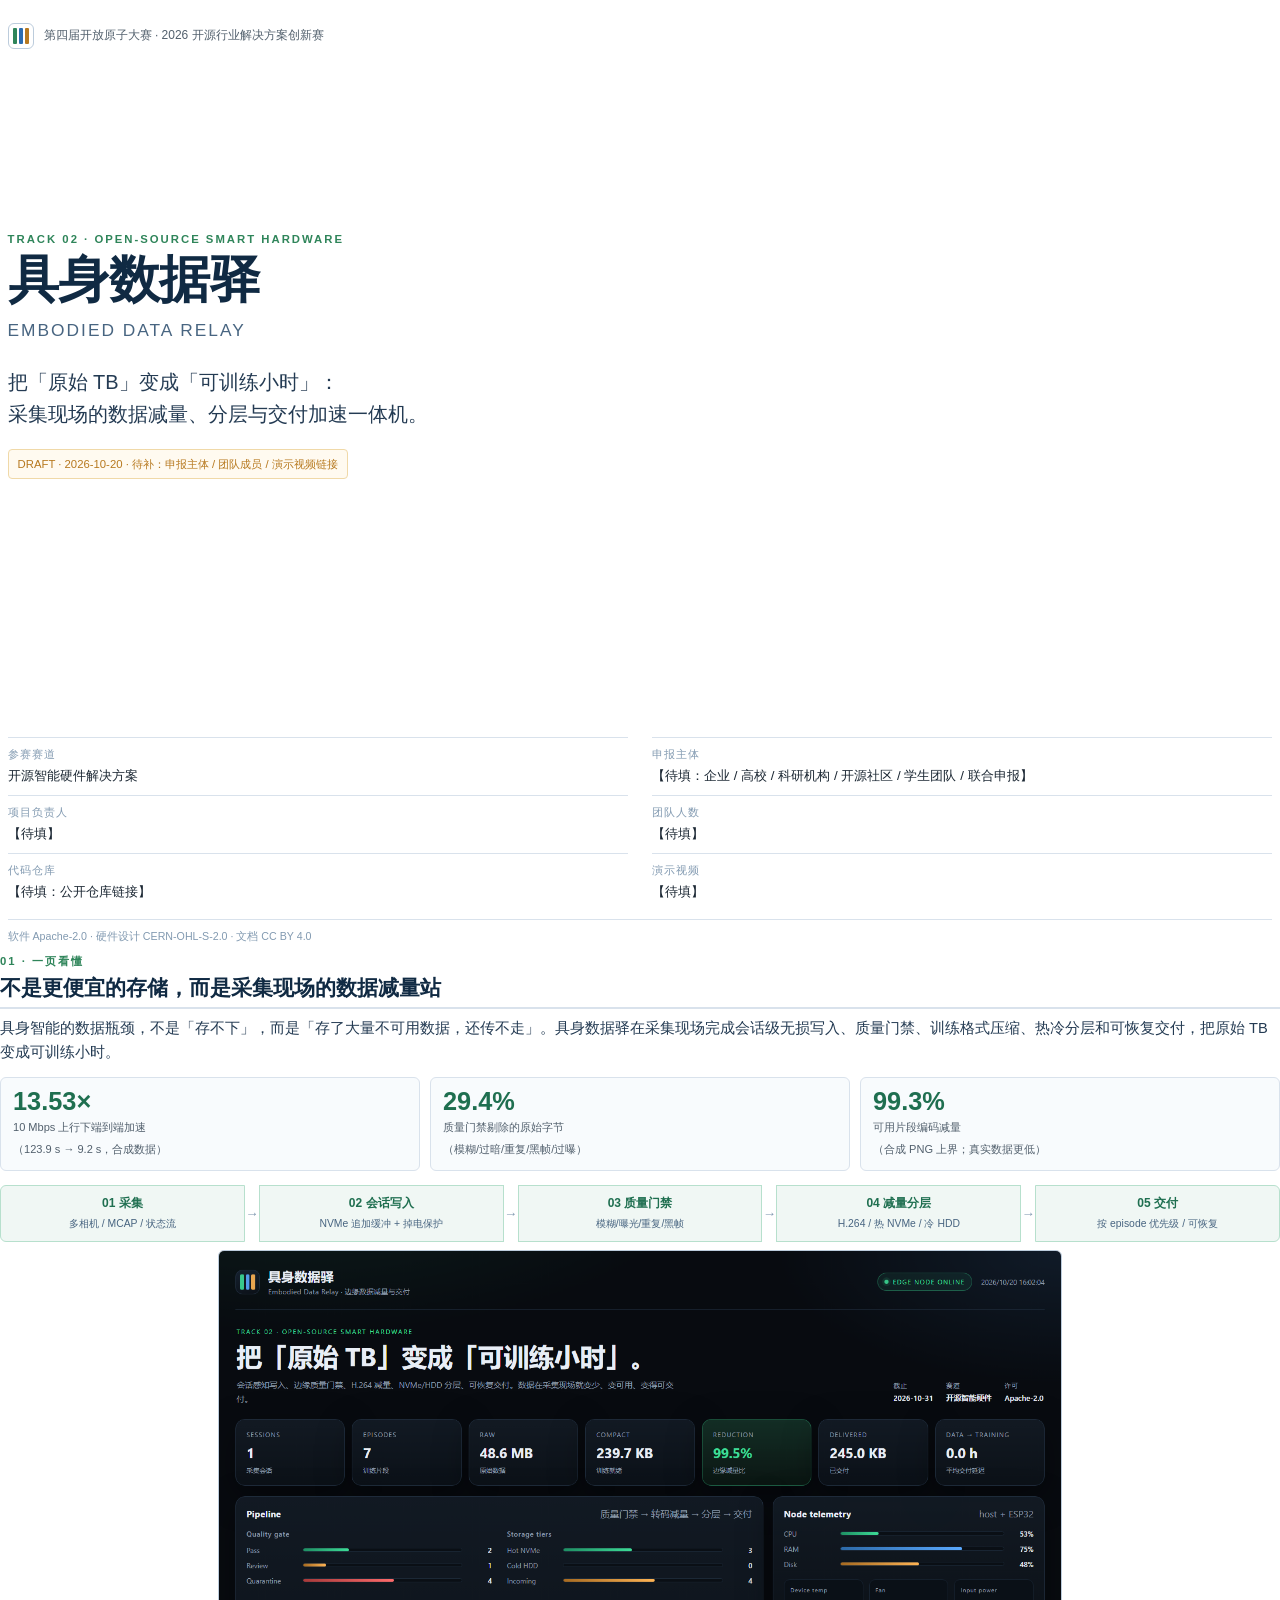
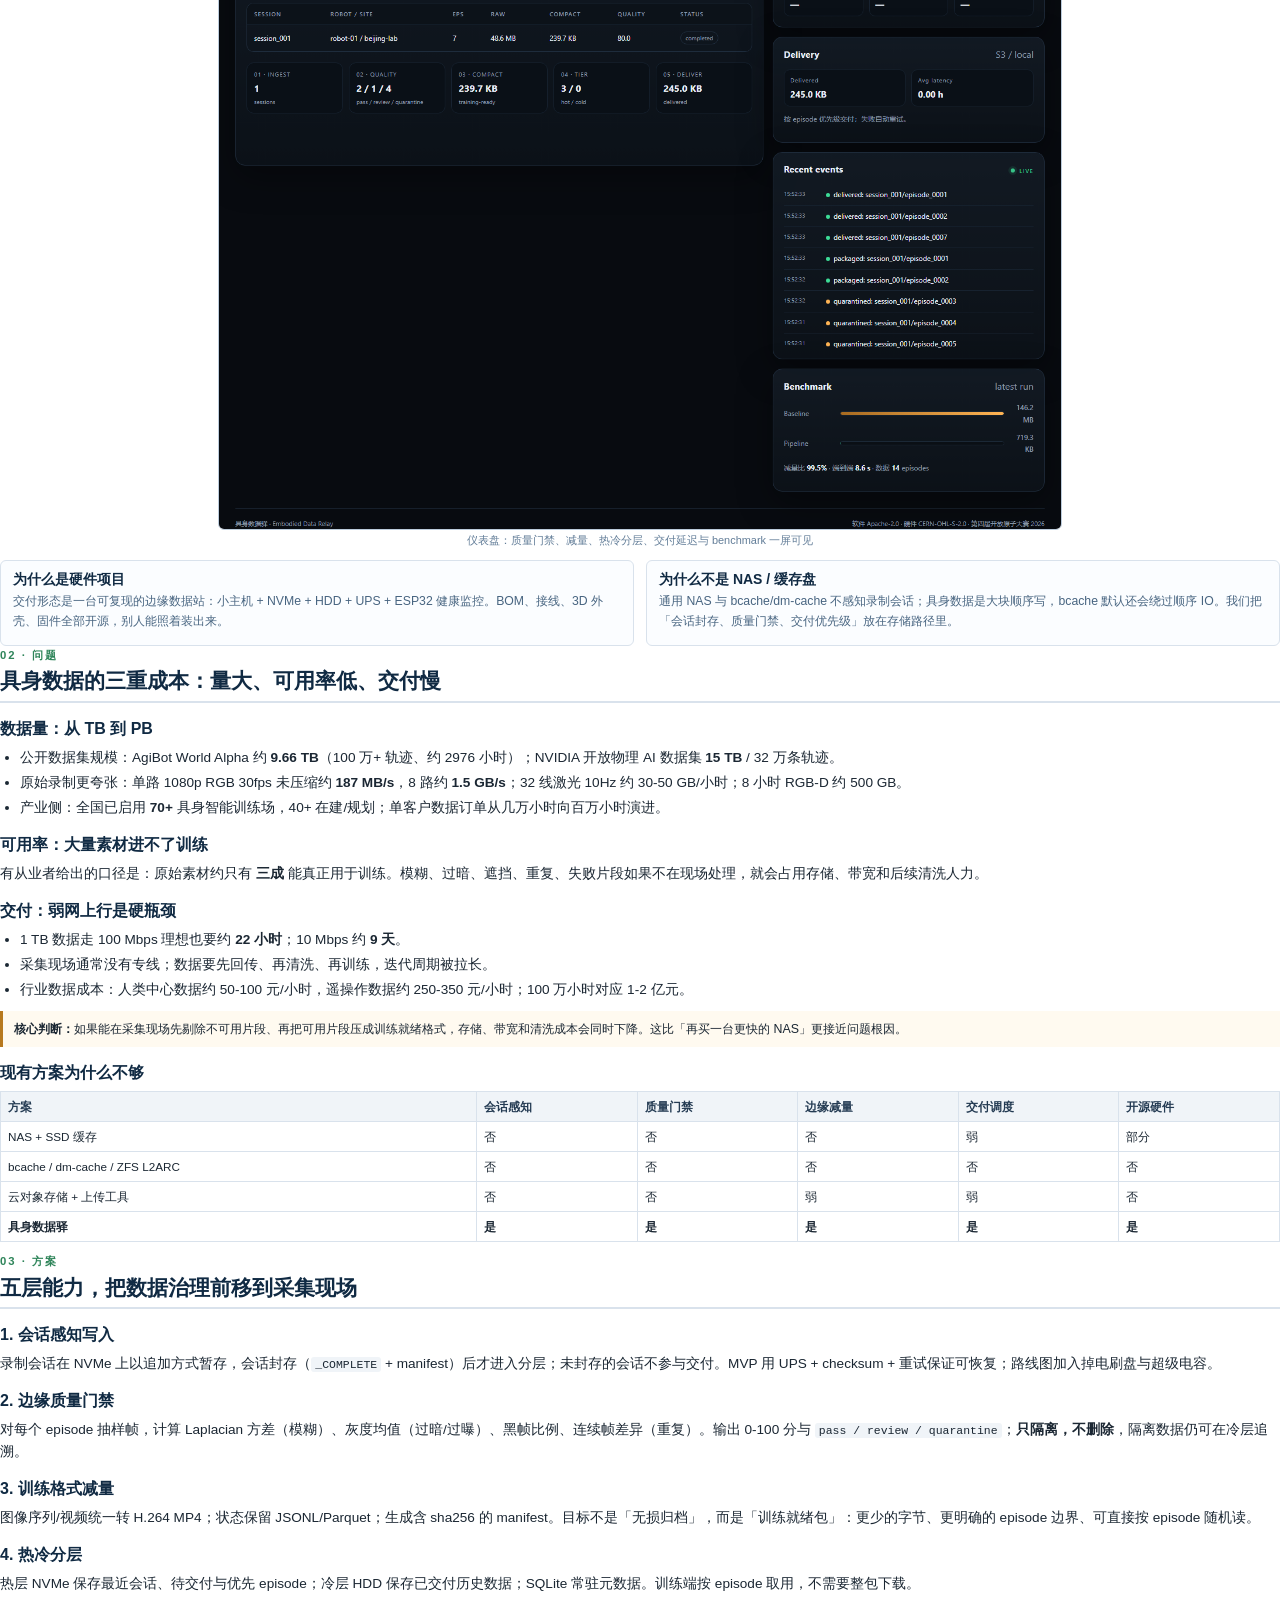
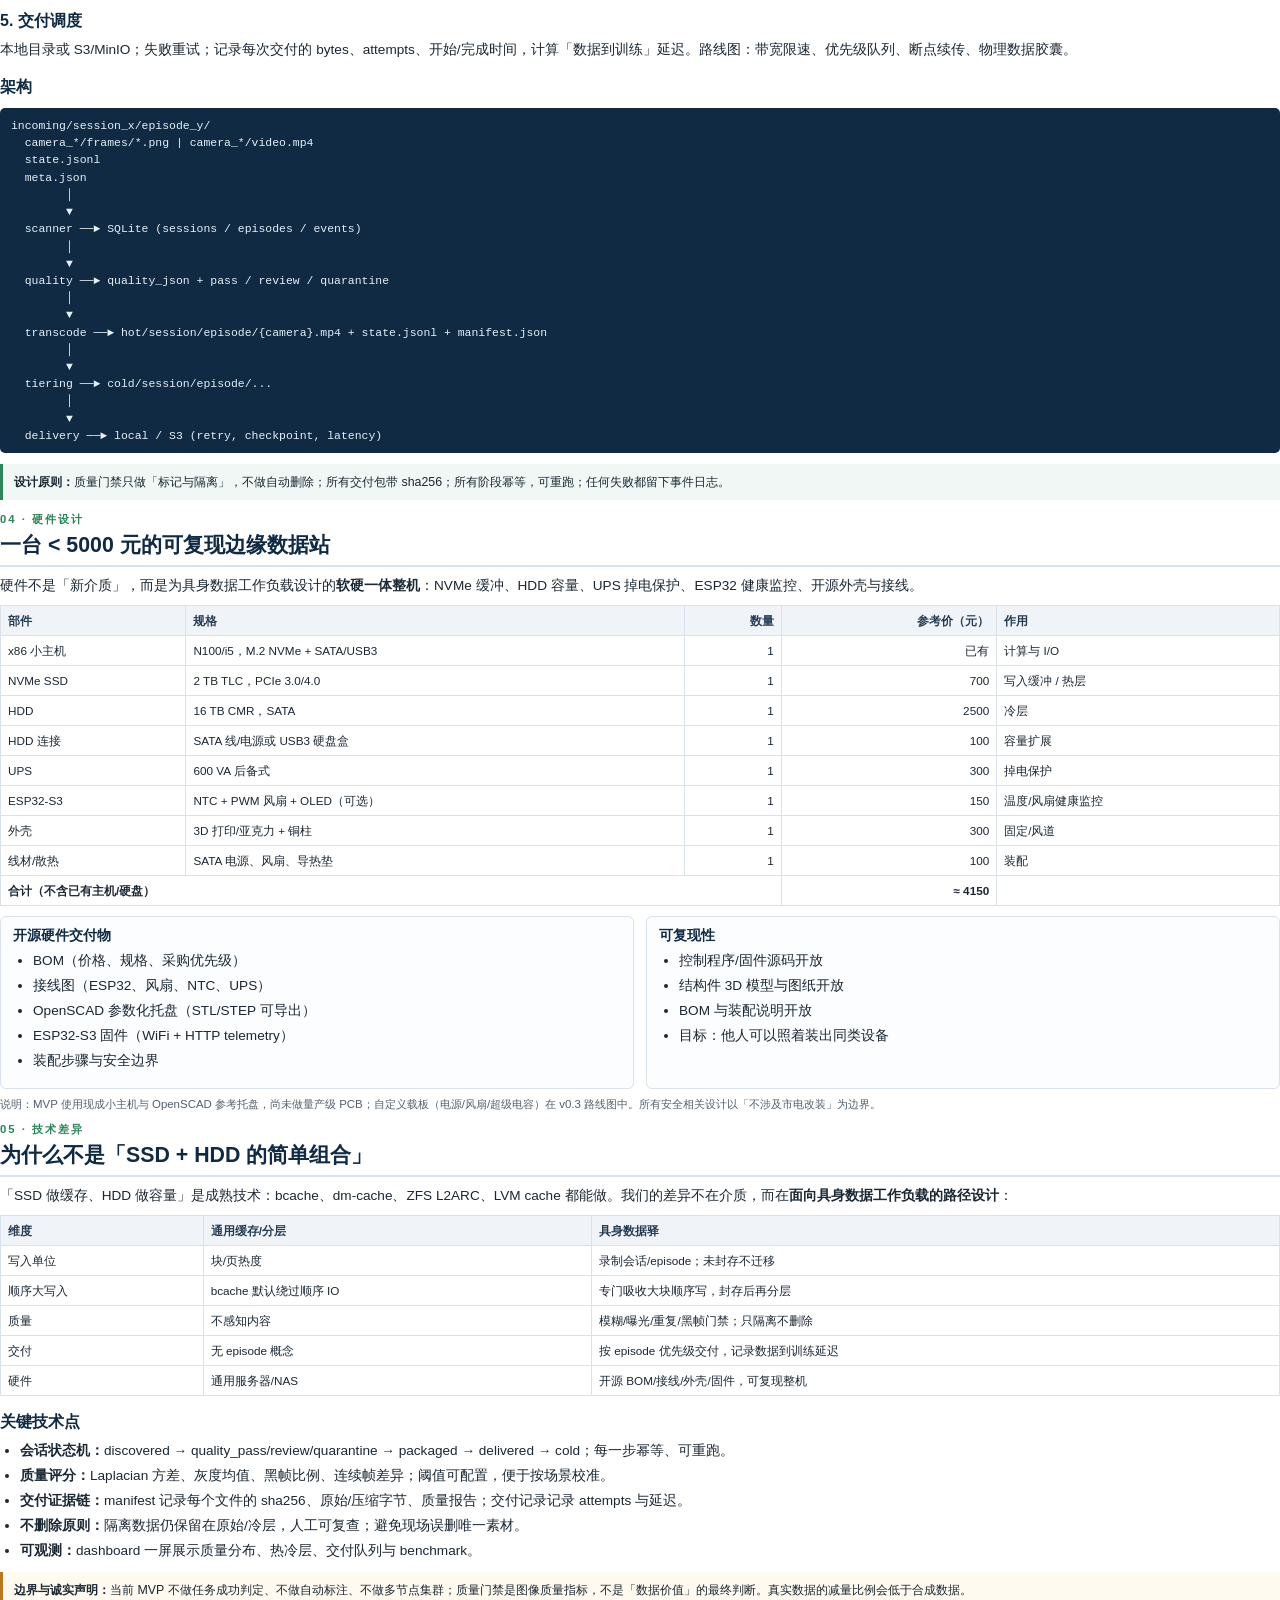
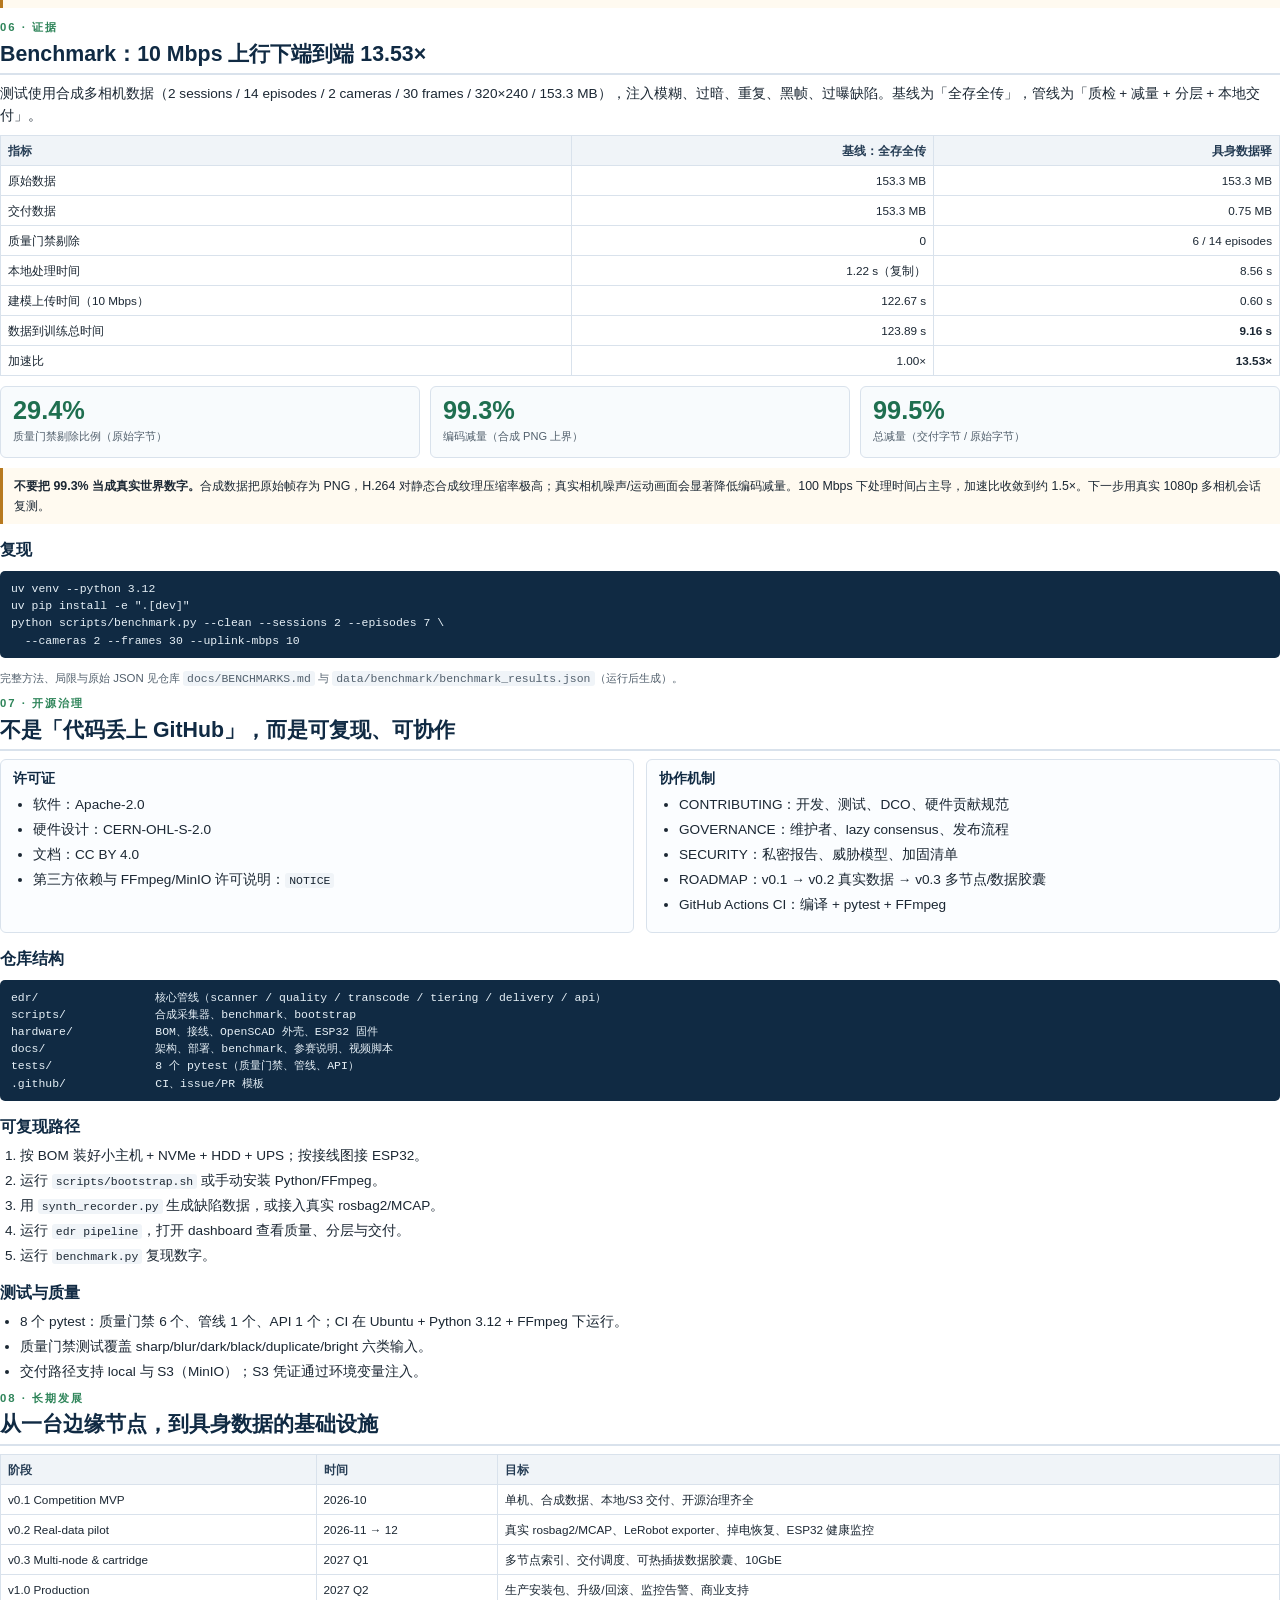
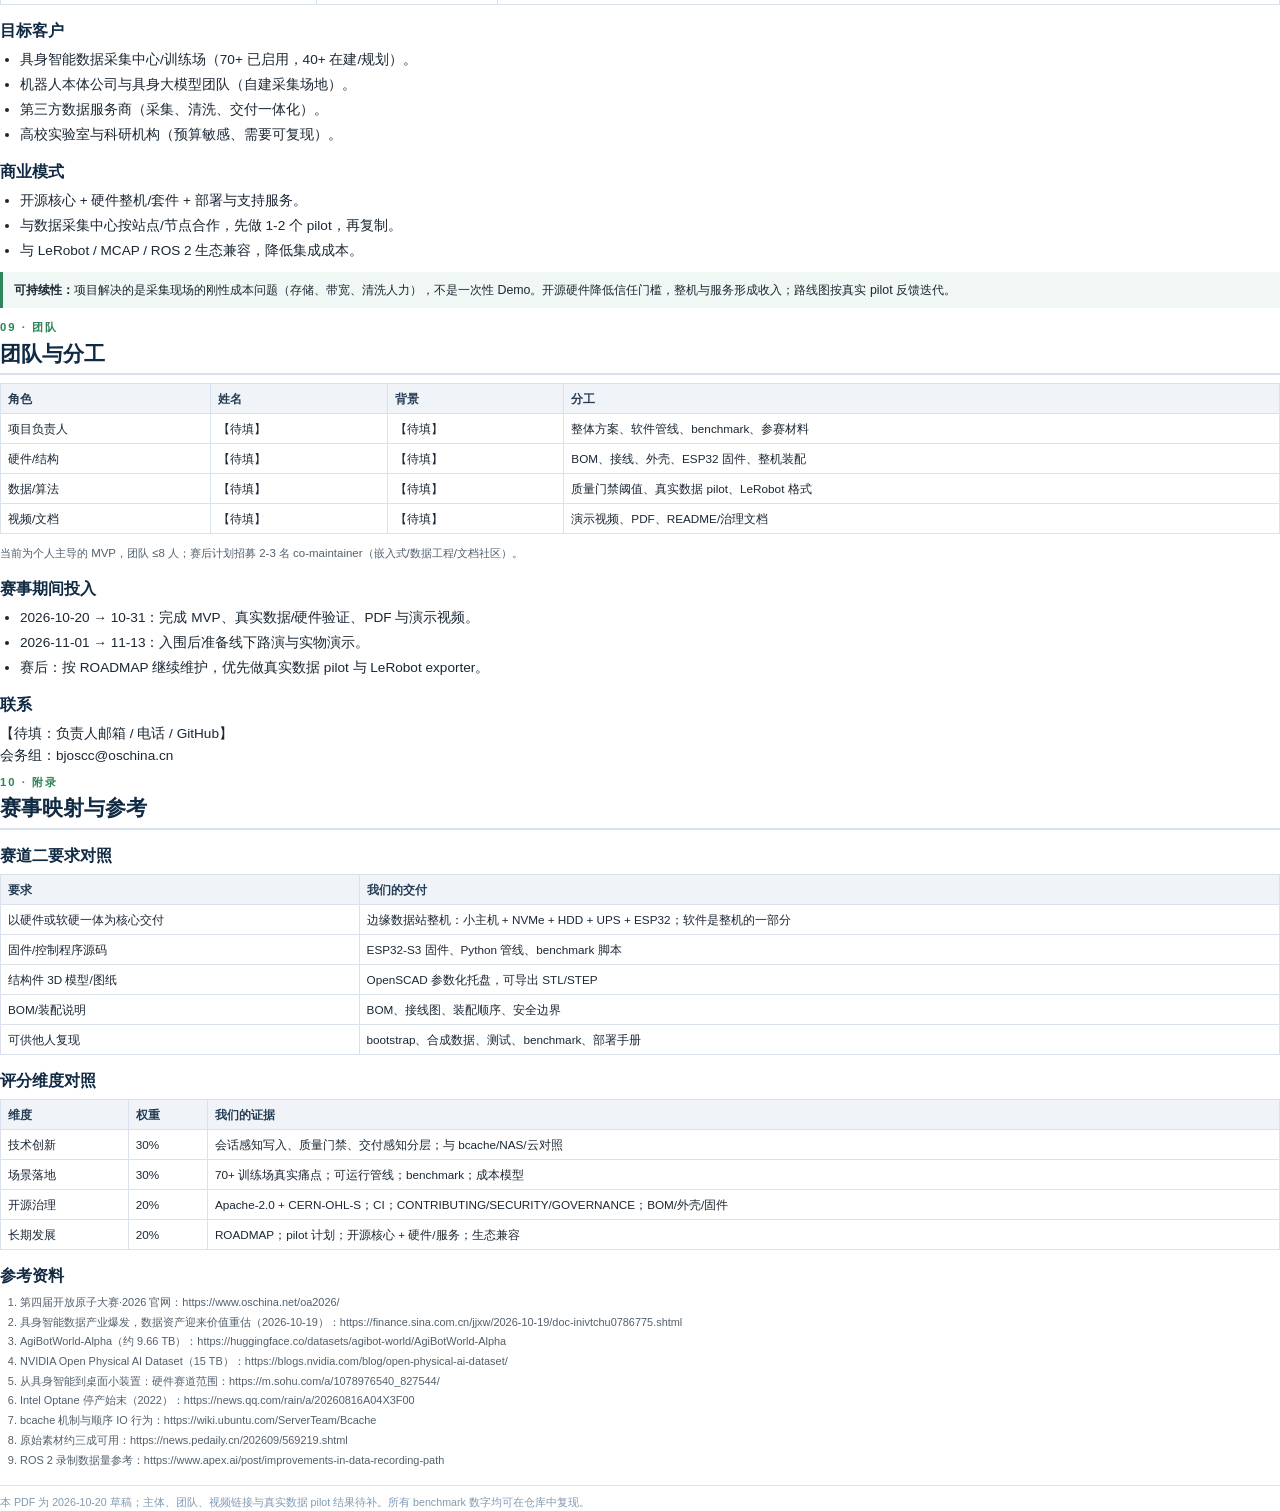
==== docs/submission/proposal.html @ e643fc38 "feat: add embodied data relay MVP with quality gate, tiering, delivery, dashboard and submission dra" ====
<!doctype html>
<html lang="zh-CN">
<head>
<meta charset="utf-8">
<title>具身数据驿 · 第四届开放原子大赛 2026 参赛作品介绍</title>
<style>
  @page { size: A4; margin: 17mm 15mm 16mm 15mm; }
  * { box-sizing: border-box; }
  body {
    margin: 0;
    color: #1b2733;
    background: #ffffff;
    font-family: "Noto Sans CJK SC", "Source Han Sans SC", "Microsoft YaHei", "PingFang SC", sans-serif;
    font-size: 10.2pt;
    line-height: 1.62;
    -webkit-print-color-adjust: exact;
    print-color-adjust: exact;
  }
  h1, h2, h3, h4 { color: #102a43; line-height: 1.25; margin: 0 0 8px; }
  h1 { font-size: 26pt; letter-spacing: -0.5px; }
  h2 { font-size: 16pt; margin-top: 4px; padding-bottom: 6px; border-bottom: 2px solid #d9e2ec; }
  h3 { font-size: 12pt; margin-top: 16px; }
  p { margin: 6px 0; }
  ul, ol { margin: 6px 0 6px 20px; padding: 0; }
  li { margin: 3px 0; }
  small, .small { font-size: 8.6pt; color: #52606d; }
  .muted { color: #52606d; }
  .kicker { color: #2f855a; font-size: 8.5pt; letter-spacing: 2px; text-transform: uppercase; font-weight: 700; }
  .cover {
    height: 252mm;
    display: flex;
    flex-direction: column;
    justify-content: space-between;
    padding: 6mm 2mm 2mm;
  }
  .cover .brandline { display: flex; align-items: center; gap: 10px; font-size: 9pt; color: #52606d; }
  .logo { width: 26px; height: 26px; display: grid; grid-template-columns: repeat(3, 1fr); gap: 2px; padding: 4px; border: 1px solid #bcccdc; border-radius: 6px; }
  .logo span { background: #2f855a; border-radius: 1px; }
  .logo span:nth-child(2) { background: #2b6cb0; }
  .logo span:nth-child(3) { background: #b7791f; }
  .cover h1 { font-size: 38pt; margin: 0; }
  .cover .en { font-size: 13pt; color: #486581; letter-spacing: 2px; margin-top: 4px; }
  .cover .tagline { font-size: 15pt; color: #243b53; margin-top: 22px; max-width: 150mm; }
  .cover .meta { display: grid; grid-template-columns: 1fr 1fr; gap: 8px 24px; font-size: 10pt; margin-top: 26px; }
  .cover .meta div { border-top: 1px solid #d9e2ec; padding-top: 8px; }
  .cover .meta span { display: block; color: #829ab1; font-size: 8pt; letter-spacing: 1px; margin-bottom: 2px; }
  .cover .draft { display: inline-block; margin-top: 18px; font-size: 8.5pt; color: #b7791f; border: 1px solid #f0d9a8; background: #fffaf0; padding: 5px 9px; border-radius: 4px; }
  .page-break { page-break-before: always; }
  .avoid { page-break-inside: avoid; }
  .lead { font-size: 11pt; color: #243b53; }
  .grid-2 { display: grid; grid-template-columns: 1fr 1fr; gap: 12px; }
  .grid-3 { display: grid; grid-template-columns: repeat(3, 1fr); gap: 10px; }
  .card { border: 1px solid #d9e2ec; border-radius: 6px; padding: 10px 12px; background: #fbfdff; }
  .card h4 { margin: 0 0 4px; font-size: 10.5pt; }
  .card p { margin: 3px 0; font-size: 9.2pt; color: #486581; }
  .stat { border: 1px solid #d9e2ec; border-radius: 6px; padding: 10px 12px; background: #f8fbfd; }
  .stat strong { display: block; font-size: 19pt; color: #1f6f50; line-height: 1.1; }
  .stat span { font-size: 8.3pt; color: #52606d; }
  .flow { display: flex; align-items: stretch; gap: 0; margin: 12px 0 6px; }
  .flow .step { flex: 1; background: #f0f7f4; border: 1px solid #b7e0cd; padding: 8px 7px; text-align: center; }
  .flow .step:first-child { border-radius: 6px 0 0 6px; }
  .flow .step:last-child { border-radius: 0 6px 6px 0; }
  .flow .step b { display: block; font-size: 9pt; color: #1f6f50; }
  .flow .step span { display: block; font-size: 7.8pt; color: #486581; margin-top: 3px; }
  .flow .arrow { width: 14px; display: flex; align-items: center; justify-content: center; color: #829ab1; font-size: 10pt; }
  table { width: 100%; border-collapse: collapse; margin: 8px 0 10px; font-size: 8.8pt; page-break-inside: avoid; }
  th, td { border: 1px solid #d9e2ec; padding: 5px 7px; vertical-align: top; text-align: left; }
  th { background: #f0f4f8; color: #243b53; font-weight: 700; }
  td.num, th.num { text-align: right; white-space: nowrap; }
  .note { border-left: 3px solid #2f855a; background: #f0f7f4; padding: 8px 11px; margin: 10px 0; font-size: 9.3pt; }
  .warn { border-left: 3px solid #b7791f; background: #fffaf0; padding: 8px 11px; margin: 10px 0; font-size: 9.3pt; }
  .shot { width: 100%; border: 1px solid #bcccdc; border-radius: 6px; margin: 8px 0; }
  .shot.one { width: 66%; display: block; margin: 8px auto 4px; }
  .caption { font-size: 8.2pt; color: #627d98; text-align: center; margin-top: -2px; }
  code, .mono { font-family: "Cascadia Mono", "Consolas", monospace; font-size: 8.6pt; background: #f0f4f8; padding: 1px 4px; border-radius: 3px; }
  pre { background: #102a43; color: #e6f0f7; padding: 9px 11px; border-radius: 5px; font-size: 8.1pt; line-height: 1.5; overflow-x: hidden; white-space: pre-wrap; page-break-inside: avoid; }
  pre code { background: transparent; color: inherit; padding: 0; }
  .refs { font-size: 8.2pt; color: #52606d; }
  .refs li { margin: 2px 0; }
  .footer-note { margin-top: 16px; padding-top: 8px; border-top: 1px solid #d9e2ec; font-size: 8pt; color: #829ab1; }
  .toc { columns: 2; column-gap: 24px; font-size: 9.5pt; }
  .toc div { padding: 3px 0; border-bottom: 1px dotted #d9e2ec; }
</style>
</head>
<body>

<!-- ============ COVER ============ -->
<section class="cover">
  <div>
    <div class="brandline">
      <div class="logo"><span></span><span></span><span></span></div>
      <div>第四届开放原子大赛 · 2026 开源行业解决方案创新赛</div>
    </div>
    <div style="margin-top: 48mm;">
      <div class="kicker">TRACK 02 · OPEN-SOURCE SMART HARDWARE</div>
      <h1>具身数据驿</h1>
      <div class="en">EMBODIED DATA RELAY</div>
      <div class="tagline">把「原始 TB」变成「可训练小时」：<br>采集现场的数据减量、分层与交付加速一体机。</div>
      <div class="draft">DRAFT · 2026-10-20 · 待补：申报主体 / 团队成员 / 演示视频链接</div>
    </div>
  </div>
  <div>
    <div class="meta">
      <div><span>参赛赛道</span>开源智能硬件解决方案</div>
      <div><span>申报主体</span>【待填：企业 / 高校 / 科研机构 / 开源社区 / 学生团队 / 联合申报】</div>
      <div><span>项目负责人</span>【待填】</div>
      <div><span>团队人数</span>【待填】</div>
      <div><span>代码仓库</span>【待填：公开仓库链接】</div>
      <div><span>演示视频</span>【待填】</div>
    </div>
    <div class="footer-note">软件 Apache-2.0 · 硬件设计 CERN-OHL-S-2.0 · 文档 CC BY 4.0</div>
  </div>
</section>

<!-- ============ 1. ONE PAGE ============ -->
<section class="page-break">
  <div class="kicker">01 · 一页看懂</div>
  <h2>不是更便宜的存储，而是采集现场的数据减量站</h2>
  <p class="lead">具身智能的数据瓶颈，不是「存不下」，而是「存了大量不可用数据，还传不走」。具身数据驿在采集现场完成会话级无损写入、质量门禁、训练格式压缩、热冷分层和可恢复交付，把原始 TB 变成可训练小时。</p>

  <div class="grid-3" style="margin-top: 12px;">
    <div class="stat"><strong>13.53×</strong><span>10 Mbps 上行下端到端加速<br>（123.9 s → 9.2 s，合成数据）</span></div>
    <div class="stat"><strong>29.4%</strong><span>质量门禁剔除的原始字节<br>（模糊/过暗/重复/黑帧/过曝）</span></div>
    <div class="stat"><strong>99.3%</strong><span>可用片段编码减量<br>（合成 PNG 上界；真实数据更低）</span></div>
  </div>

  <div class="flow" style="margin-top: 14px;">
    <div class="step"><b>01 采集</b><span>多相机 / MCAP / 状态流</span></div>
    <div class="arrow">→</div>
    <div class="step"><b>02 会话写入</b><span>NVMe 追加缓冲 + 掉电保护</span></div>
    <div class="arrow">→</div>
    <div class="step"><b>03 质量门禁</b><span>模糊/曝光/重复/黑帧</span></div>
    <div class="arrow">→</div>
    <div class="step"><b>04 减量分层</b><span>H.264 / 热 NVMe / 冷 HDD</span></div>
    <div class="arrow">→</div>
    <div class="step"><b>05 交付</b><span>按 episode 优先级 / 可恢复</span></div>
  </div>

  <img class="shot one" src="../assets/dashboard.png" alt="具身数据驿仪表盘">
  <div class="caption">仪表盘：质量门禁、减量、热冷分层、交付延迟与 benchmark 一屏可见</div>

  <div class="grid-2" style="margin-top: 10px;">
    <div class="card">
      <h4>为什么是硬件项目</h4>
      <p>交付形态是一台可复现的边缘数据站：小主机 + NVMe + HDD + UPS + ESP32 健康监控。BOM、接线、3D 外壳、固件全部开源，别人能照着装出来。</p>
    </div>
    <div class="card">
      <h4>为什么不是 NAS / 缓存盘</h4>
      <p>通用 NAS 与 bcache/dm-cache 不感知录制会话；具身数据是大块顺序写，bcache 默认还会绕过顺序 IO。我们把「会话封存、质量门禁、交付优先级」放在存储路径里。</p>
    </div>
  </div>
</section>

<!-- ============ 2. PROBLEM ============ -->
<section class="page-break">
  <div class="kicker">02 · 问题</div>
  <h2>具身数据的三重成本：量大、可用率低、交付慢</h2>

  <h3>数据量：从 TB 到 PB</h3>
  <ul>
    <li>公开数据集规模：AgiBot World Alpha 约 <b>9.66 TB</b>（100 万+ 轨迹、约 2976 小时）；NVIDIA 开放物理 AI 数据集 <b>15 TB</b> / 32 万条轨迹。</li>
    <li>原始录制更夸张：单路 1080p RGB 30fps 未压缩约 <b>187 MB/s</b>，8 路约 <b>1.5 GB/s</b>；32 线激光 10Hz 约 30-50 GB/小时；8 小时 RGB-D 约 500 GB。</li>
    <li>产业侧：全国已启用 <b>70+</b> 具身智能训练场，40+ 在建/规划；单客户数据订单从几万小时向百万小时演进。</li>
  </ul>

  <h3>可用率：大量素材进不了训练</h3>
  <p>有从业者给出的口径是：原始素材约只有 <b>三成</b> 能真正用于训练。模糊、过暗、遮挡、重复、失败片段如果不在现场处理，就会占用存储、带宽和后续清洗人力。</p>

  <h3>交付：弱网上行是硬瓶颈</h3>
  <ul>
    <li>1 TB 数据走 100 Mbps 理想也要约 <b>22 小时</b>；10 Mbps 约 <b>9 天</b>。</li>
    <li>采集现场通常没有专线；数据要先回传、再清洗、再训练，迭代周期被拉长。</li>
    <li>行业数据成本：人类中心数据约 50-100 元/小时，遥操作数据约 250-350 元/小时；100 万小时对应 1-2 亿元。</li>
  </ul>

  <div class="warn"><b>核心判断：</b>如果能在采集现场先剔除不可用片段、再把可用片段压成训练就绪格式，存储、带宽和清洗成本会同时下降。这比「再买一台更快的 NAS」更接近问题根因。</div>

  <h3>现有方案为什么不够</h3>
  <table>
    <thead><tr><th>方案</th><th>会话感知</th><th>质量门禁</th><th>边缘减量</th><th>交付调度</th><th>开源硬件</th></tr></thead>
    <tbody>
      <tr><td>NAS + SSD 缓存</td><td>否</td><td>否</td><td>否</td><td>弱</td><td>部分</td></tr>
      <tr><td>bcache / dm-cache / ZFS L2ARC</td><td>否</td><td>否</td><td>否</td><td>否</td><td>否</td></tr>
      <tr><td>云对象存储 + 上传工具</td><td>否</td><td>否</td><td>弱</td><td>弱</td><td>否</td></tr>
      <tr><td><b>具身数据驿</b></td><td><b>是</b></td><td><b>是</b></td><td><b>是</b></td><td><b>是</b></td><td><b>是</b></td></tr>
    </tbody>
  </table>
</section>

<!-- ============ 3. SOLUTION ============ -->
<section class="page-break">
  <div class="kicker">03 · 方案</div>
  <h2>五层能力，把数据治理前移到采集现场</h2>

  <h3>1. 会话感知写入</h3>
  <p>录制会话在 NVMe 上以追加方式暂存，会话封存（<code>_COMPLETE</code> + manifest）后才进入分层；未封存的会话不参与交付。MVP 用 UPS + checksum + 重试保证可恢复；路线图加入掉电刷盘与超级电容。</p>

  <h3>2. 边缘质量门禁</h3>
  <p>对每个 episode 抽样帧，计算 Laplacian 方差（模糊）、灰度均值（过暗/过曝）、黑帧比例、连续帧差异（重复）。输出 0-100 分与 <code>pass / review / quarantine</code>；<b>只隔离，不删除</b>，隔离数据仍可在冷层追溯。</p>

  <h3>3. 训练格式减量</h3>
  <p>图像序列/视频统一转 H.264 MP4；状态保留 JSONL/Parquet；生成含 sha256 的 manifest。目标不是「无损归档」，而是「训练就绪包」：更少的字节、更明确的 episode 边界、可直接按 episode 随机读。</p>

  <h3>4. 热冷分层</h3>
  <p>热层 NVMe 保存最近会话、待交付与优先 episode；冷层 HDD 保存已交付历史数据；SQLite 常驻元数据。训练端按 episode 取用，不需要整包下载。</p>

  <h3>5. 交付调度</h3>
  <p>本地目录或 S3/MinIO；失败重试；记录每次交付的 bytes、attempts、开始/完成时间，计算「数据到训练」延迟。路线图：带宽限速、优先级队列、断点续传、物理数据胶囊。</p>

  <h3>架构</h3>
  <pre><code>incoming/session_x/episode_y/
  camera_*/frames/*.png | camera_*/video.mp4
  state.jsonl
  meta.json
        │
        ▼
  scanner ──► SQLite (sessions / episodes / events)
        │
        ▼
  quality ──► quality_json + pass / review / quarantine
        │
        ▼
  transcode ──► hot/session/episode/{camera}.mp4 + state.jsonl + manifest.json
        │
        ▼
  tiering ──► cold/session/episode/...
        │
        ▼
  delivery ──► local / S3 (retry, checkpoint, latency)</code></pre>

  <div class="note"><b>设计原则：</b>质量门禁只做「标记与隔离」，不做自动删除；所有交付包带 sha256；所有阶段幂等，可重跑；任何失败都留下事件日志。</div>
</section>

<!-- ============ 4. HARDWARE ============ -->
<section class="page-break">
  <div class="kicker">04 · 硬件设计</div>
  <h2>一台 &lt; 5000 元的可复现边缘数据站</h2>

  <p>硬件不是「新介质」，而是为具身数据工作负载设计的<b>软硬一体整机</b>：NVMe 缓冲、HDD 容量、UPS 掉电保护、ESP32 健康监控、开源外壳与接线。</p>

  <table>
    <thead><tr><th>部件</th><th>规格</th><th class="num">数量</th><th class="num">参考价（元）</th><th>作用</th></tr></thead>
    <tbody>
      <tr><td>x86 小主机</td><td>N100/i5，M.2 NVMe + SATA/USB3</td><td class="num">1</td><td class="num">已有</td><td>计算与 I/O</td></tr>
      <tr><td>NVMe SSD</td><td>2 TB TLC，PCIe 3.0/4.0</td><td class="num">1</td><td class="num">700</td><td>写入缓冲 / 热层</td></tr>
      <tr><td>HDD</td><td>16 TB CMR，SATA</td><td class="num">1</td><td class="num">2500</td><td>冷层</td></tr>
      <tr><td>HDD 连接</td><td>SATA 线/电源或 USB3 硬盘盒</td><td class="num">1</td><td class="num">100</td><td>容量扩展</td></tr>
      <tr><td>UPS</td><td>600 VA 后备式</td><td class="num">1</td><td class="num">300</td><td>掉电保护</td></tr>
      <tr><td>ESP32-S3</td><td>NTC + PWM 风扇 + OLED（可选）</td><td class="num">1</td><td class="num">150</td><td>温度/风扇健康监控</td></tr>
      <tr><td>外壳</td><td>3D 打印/亚克力 + 铜柱</td><td class="num">1</td><td class="num">300</td><td>固定/风道</td></tr>
      <tr><td>线材/散热</td><td>SATA 电源、风扇、导热垫</td><td class="num">1</td><td class="num">100</td><td>装配</td></tr>
      <tr><td colspan="3"><b>合计（不含已有主机/硬盘）</b></td><td class="num"><b>≈ 4150</b></td><td></td></tr>
    </tbody>
  </table>

  <div class="grid-2">
    <div class="card">
      <h4>开源硬件交付物</h4>
      <ul>
        <li>BOM（价格、规格、采购优先级）</li>
        <li>接线图（ESP32、风扇、NTC、UPS）</li>
        <li>OpenSCAD 参数化托盘（STL/STEP 可导出）</li>
        <li>ESP32-S3 固件（WiFi + HTTP telemetry）</li>
        <li>装配步骤与安全边界</li>
      </ul>
    </div>
    <div class="card">
      <h4>可复现性</h4>
      <ul>
        <li>控制程序/固件源码开放</li>
        <li>结构件 3D 模型与图纸开放</li>
        <li>BOM 与装配说明开放</li>
        <li>目标：他人可以照着装出同类设备</li>
      </ul>
    </div>
  </div>

  <p class="small">说明：MVP 使用现成小主机与 OpenSCAD 参考托盘，尚未做量产级 PCB；自定义载板（电源/风扇/超级电容）在 v0.3 路线图中。所有安全相关设计以「不涉及市电改装」为边界。</p>
</section>

<!-- ============ 5. DIFFERENTIATION ============ -->
<section class="page-break">
  <div class="kicker">05 · 技术差异</div>
  <h2>为什么不是「SSD + HDD 的简单组合」</h2>

  <p>「SSD 做缓存、HDD 做容量」是成熟技术：bcache、dm-cache、ZFS L2ARC、LVM cache 都能做。我们的差异不在介质，而在<b>面向具身数据工作负载的路径设计</b>：</p>

  <table>
    <thead><tr><th>维度</th><th>通用缓存/分层</th><th>具身数据驿</th></tr></thead>
    <tbody>
      <tr><td>写入单位</td><td>块/页热度</td><td>录制会话/episode；未封存不迁移</td></tr>
      <tr><td>顺序大写入</td><td>bcache 默认绕过顺序 IO</td><td>专门吸收大块顺序写，封存后再分层</td></tr>
      <tr><td>质量</td><td>不感知内容</td><td>模糊/曝光/重复/黑帧门禁；只隔离不删除</td></tr>
      <tr><td>交付</td><td>无 episode 概念</td><td>按 episode 优先级交付，记录数据到训练延迟</td></tr>
      <tr><td>硬件</td><td>通用服务器/NAS</td><td>开源 BOM/接线/外壳/固件，可复现整机</td></tr>
    </tbody>
  </table>

  <h3>关键技术点</h3>
  <ul>
    <li><b>会话状态机：</b>discovered → quality_pass/review/quarantine → packaged → delivered → cold；每一步幂等、可重跑。</li>
    <li><b>质量评分：</b>Laplacian 方差、灰度均值、黑帧比例、连续帧差异；阈值可配置，便于按场景校准。</li>
    <li><b>交付证据链：</b>manifest 记录每个文件的 sha256、原始/压缩字节、质量报告；交付记录记录 attempts 与延迟。</li>
    <li><b>不删除原则：</b>隔离数据仍保留在原始/冷层，人工可复查；避免现场误删唯一素材。</li>
    <li><b>可观测：</b>dashboard 一屏展示质量分布、热冷层、交付队列与 benchmark。</li>
  </ul>

  <div class="warn"><b>边界与诚实声明：</b>当前 MVP 不做任务成功判定、不做自动标注、不做多节点集群；质量门禁是图像质量指标，不是「数据价值」的最终判断。真实数据的减量比例会低于合成数据。</div>
</section>

<!-- ============ 6. BENCHMARK ============ -->
<section class="page-break">
  <div class="kicker">06 · 证据</div>
  <h2>Benchmark：10 Mbps 上行下端到端 13.53×</h2>

  <p>测试使用合成多相机数据（2 sessions / 14 episodes / 2 cameras / 30 frames / 320×240 / 153.3 MB），注入模糊、过暗、重复、黑帧、过曝缺陷。基线为「全存全传」，管线为「质检 + 减量 + 分层 + 本地交付」。</p>

  <table>
    <thead><tr><th>指标</th><th class="num">基线：全存全传</th><th class="num">具身数据驿</th></tr></thead>
    <tbody>
      <tr><td>原始数据</td><td class="num">153.3 MB</td><td class="num">153.3 MB</td></tr>
      <tr><td>交付数据</td><td class="num">153.3 MB</td><td class="num">0.75 MB</td></tr>
      <tr><td>质量门禁剔除</td><td class="num">0</td><td class="num">6 / 14 episodes</td></tr>
      <tr><td>本地处理时间</td><td class="num">1.22 s（复制）</td><td class="num">8.56 s</td></tr>
      <tr><td>建模上传时间（10 Mbps）</td><td class="num">122.67 s</td><td class="num">0.60 s</td></tr>
      <tr><td>数据到训练总时间</td><td class="num">123.89 s</td><td class="num"><b>9.16 s</b></td></tr>
      <tr><td>加速比</td><td class="num">1.00×</td><td class="num"><b>13.53×</b></td></tr>
    </tbody>
  </table>

  <div class="grid-3">
    <div class="stat"><strong>29.4%</strong><span>质量门禁剔除比例（原始字节）</span></div>
    <div class="stat"><strong>99.3%</strong><span>编码减量（合成 PNG 上界）</span></div>
    <div class="stat"><strong>99.5%</strong><span>总减量（交付字节 / 原始字节）</span></div>
  </div>

  <div class="warn"><b>不要把 99.3% 当成真实世界数字。</b>合成数据把原始帧存为 PNG，H.264 对静态合成纹理压缩率极高；真实相机噪声/运动画面会显著降低编码减量。100 Mbps 下处理时间占主导，加速比收敛到约 1.5×。下一步用真实 1080p 多相机会话复测。</div>

  <h3>复现</h3>
  <pre><code>uv venv --python 3.12
uv pip install -e ".[dev]"
python scripts/benchmark.py --clean --sessions 2 --episodes 7 \
  --cameras 2 --frames 30 --uplink-mbps 10</code></pre>

  <p class="small">完整方法、局限与原始 JSON 见仓库 <code>docs/BENCHMARKS.md</code> 与 <code>data/benchmark/benchmark_results.json</code>（运行后生成）。</p>
</section>

<!-- ============ 7. OPEN SOURCE ============ -->
<section class="page-break">
  <div class="kicker">07 · 开源治理</div>
  <h2>不是「代码丢上 GitHub」，而是可复现、可协作</h2>

  <div class="grid-2">
    <div class="card">
      <h4>许可证</h4>
      <ul>
        <li>软件：Apache-2.0</li>
        <li>硬件设计：CERN-OHL-S-2.0</li>
        <li>文档：CC BY 4.0</li>
        <li>第三方依赖与 FFmpeg/MinIO 许可说明：<code>NOTICE</code></li>
      </ul>
    </div>
    <div class="card">
      <h4>协作机制</h4>
      <ul>
        <li>CONTRIBUTING：开发、测试、DCO、硬件贡献规范</li>
        <li>GOVERNANCE：维护者、lazy consensus、发布流程</li>
        <li>SECURITY：私密报告、威胁模型、加固清单</li>
        <li>ROADMAP：v0.1 → v0.2 真实数据 → v0.3 多节点/数据胶囊</li>
        <li>GitHub Actions CI：编译 + pytest + FFmpeg</li>
      </ul>
    </div>
  </div>

  <h3>仓库结构</h3>
  <pre><code>edr/                 核心管线（scanner / quality / transcode / tiering / delivery / api）
scripts/             合成采集器、benchmark、bootstrap
hardware/            BOM、接线、OpenSCAD 外壳、ESP32 固件
docs/                架构、部署、benchmark、参赛说明、视频脚本
tests/               8 个 pytest（质量门禁、管线、API）
.github/             CI、issue/PR 模板</code></pre>

  <h3>可复现路径</h3>
  <ol>
    <li>按 BOM 装好小主机 + NVMe + HDD + UPS；按接线图接 ESP32。</li>
    <li>运行 <code>scripts/bootstrap.sh</code> 或手动安装 Python/FFmpeg。</li>
    <li>用 <code>synth_recorder.py</code> 生成缺陷数据，或接入真实 rosbag2/MCAP。</li>
    <li>运行 <code>edr pipeline</code>，打开 dashboard 查看质量、分层与交付。</li>
    <li>运行 <code>benchmark.py</code> 复现数字。</li>
  </ol>

  <h3>测试与质量</h3>
  <ul>
    <li>8 个 pytest：质量门禁 6 个、管线 1 个、API 1 个；CI 在 Ubuntu + Python 3.12 + FFmpeg 下运行。</li>
    <li>质量门禁测试覆盖 sharp/blur/dark/black/duplicate/bright 六类输入。</li>
    <li>交付路径支持 local 与 S3（MinIO）；S3 凭证通过环境变量注入。</li>
  </ul>
</section>

<!-- ============ 8. LONG TERM ============ -->
<section class="page-break">
  <div class="kicker">08 · 长期发展</div>
  <h2>从一台边缘节点，到具身数据的基础设施</h2>

  <table>
    <thead><tr><th>阶段</th><th>时间</th><th>目标</th></tr></thead>
    <tbody>
      <tr><td>v0.1 Competition MVP</td><td>2026-10</td><td>单机、合成数据、本地/S3 交付、开源治理齐全</td></tr>
      <tr><td>v0.2 Real-data pilot</td><td>2026-11 → 12</td><td>真实 rosbag2/MCAP、LeRobot exporter、掉电恢复、ESP32 健康监控</td></tr>
      <tr><td>v0.3 Multi-node &amp; cartridge</td><td>2027 Q1</td><td>多节点索引、交付调度、可热插拔数据胶囊、10GbE</td></tr>
      <tr><td>v1.0 Production</td><td>2027 Q2</td><td>生产安装包、升级/回滚、监控告警、商业支持</td></tr>
    </tbody>
  </table>

  <h3>目标客户</h3>
  <ul>
    <li>具身智能数据采集中心/训练场（70+ 已启用，40+ 在建/规划）。</li>
    <li>机器人本体公司与具身大模型团队（自建采集场地）。</li>
    <li>第三方数据服务商（采集、清洗、交付一体化）。</li>
    <li>高校实验室与科研机构（预算敏感、需要可复现）。</li>
  </ul>

  <h3>商业模式</h3>
  <ul>
    <li>开源核心 + 硬件整机/套件 + 部署与支持服务。</li>
    <li>与数据采集中心按站点/节点合作，先做 1-2 个 pilot，再复制。</li>
    <li>与 LeRobot / MCAP / ROS 2 生态兼容，降低集成成本。</li>
  </ul>

  <div class="note"><b>可持续性：</b>项目解决的是采集现场的刚性成本问题（存储、带宽、清洗人力），不是一次性 Demo。开源硬件降低信任门槛，整机与服务形成收入；路线图按真实 pilot 反馈迭代。</div>
</section>

<!-- ============ 9. TEAM ============ -->
<section class="page-break">
  <div class="kicker">09 · 团队</div>
  <h2>团队与分工</h2>

  <table>
    <thead><tr><th>角色</th><th>姓名</th><th>背景</th><th>分工</th></tr></thead>
    <tbody>
      <tr><td>项目负责人</td><td>【待填】</td><td>【待填】</td><td>整体方案、软件管线、benchmark、参赛材料</td></tr>
      <tr><td>硬件/结构</td><td>【待填】</td><td>【待填】</td><td>BOM、接线、外壳、ESP32 固件、整机装配</td></tr>
      <tr><td>数据/算法</td><td>【待填】</td><td>【待填】</td><td>质量门禁阈值、真实数据 pilot、LeRobot 格式</td></tr>
      <tr><td>视频/文档</td><td>【待填】</td><td>【待填】</td><td>演示视频、PDF、README/治理文档</td></tr>
    </tbody>
  </table>

  <p class="small">当前为个人主导的 MVP，团队 ≤8 人；赛后计划招募 2-3 名 co-maintainer（嵌入式/数据工程/文档社区）。</p>

  <h3>赛事期间投入</h3>
  <ul>
    <li>2026-10-20 → 10-31：完成 MVP、真实数据/硬件验证、PDF 与演示视频。</li>
    <li>2026-11-01 → 11-13：入围后准备线下路演与实物演示。</li>
    <li>赛后：按 ROADMAP 继续维护，优先做真实数据 pilot 与 LeRobot exporter。</li>
  </ul>

  <h3>联系</h3>
  <p>【待填：负责人邮箱 / 电话 / GitHub】<br>会务组：bjoscc@oschina.cn</p>
</section>

<!-- ============ 10. APPENDIX ============ -->
<section class="page-break">
  <div class="kicker">10 · 附录</div>
  <h2>赛事映射与参考</h2>

  <h3>赛道二要求对照</h3>
  <table>
    <thead><tr><th>要求</th><th>我们的交付</th></tr></thead>
    <tbody>
      <tr><td>以硬件或软硬一体为核心交付</td><td>边缘数据站整机：小主机 + NVMe + HDD + UPS + ESP32；软件是整机的一部分</td></tr>
      <tr><td>固件/控制程序源码</td><td>ESP32-S3 固件、Python 管线、benchmark 脚本</td></tr>
      <tr><td>结构件 3D 模型/图纸</td><td>OpenSCAD 参数化托盘，可导出 STL/STEP</td></tr>
      <tr><td>BOM/装配说明</td><td>BOM、接线图、装配顺序、安全边界</td></tr>
      <tr><td>可供他人复现</td><td>bootstrap、合成数据、测试、benchmark、部署手册</td></tr>
    </tbody>
  </table>

  <h3>评分维度对照</h3>
  <table>
    <thead><tr><th>维度</th><th>权重</th><th>我们的证据</th></tr></thead>
    <tbody>
      <tr><td>技术创新</td><td>30%</td><td>会话感知写入、质量门禁、交付感知分层；与 bcache/NAS/云对照</td></tr>
      <tr><td>场景落地</td><td>30%</td><td>70+ 训练场真实痛点；可运行管线；benchmark；成本模型</td></tr>
      <tr><td>开源治理</td><td>20%</td><td>Apache-2.0 + CERN-OHL-S；CI；CONTRIBUTING/SECURITY/GOVERNANCE；BOM/外壳/固件</td></tr>
      <tr><td>长期发展</td><td>20%</td><td>ROADMAP；pilot 计划；开源核心 + 硬件/服务；生态兼容</td></tr>
    </tbody>
  </table>

  <h3>参考资料</h3>
  <ol class="refs">
    <li>第四届开放原子大赛·2026 官网：https://www.oschina.net/oa2026/</li>
    <li>具身智能数据产业爆发，数据资产迎来价值重估（2026-10-19）：https://finance.sina.com.cn/jjxw/2026-10-19/doc-inivtchu0786775.shtml</li>
    <li>AgiBotWorld-Alpha（约 9.66 TB）：https://huggingface.co/datasets/agibot-world/AgiBotWorld-Alpha</li>
    <li>NVIDIA Open Physical AI Dataset（15 TB）：https://blogs.nvidia.com/blog/open-physical-ai-dataset/</li>
    <li>从具身智能到桌面小装置：硬件赛道范围：https://m.sohu.com/a/1078976540_827544/</li>
    <li>Intel Optane 停产始末（2022）：https://news.qq.com/rain/a/20260816A04X3F00</li>
    <li>bcache 机制与顺序 IO 行为：https://wiki.ubuntu.com/ServerTeam/Bcache</li>
    <li>原始素材约三成可用：https://news.pedaily.cn/202609/569219.shtml</li>
    <li>ROS 2 录制数据量参考：https://www.apex.ai/post/improvements-in-data-recording-path</li>
  </ol>

  <div class="footer-note">本 PDF 为 2026-10-20 草稿；主体、团队、视频链接与真实数据 pilot 结果待补。所有 benchmark 数字均可在仓库中复现。</div>
</section>

</body>
</html>
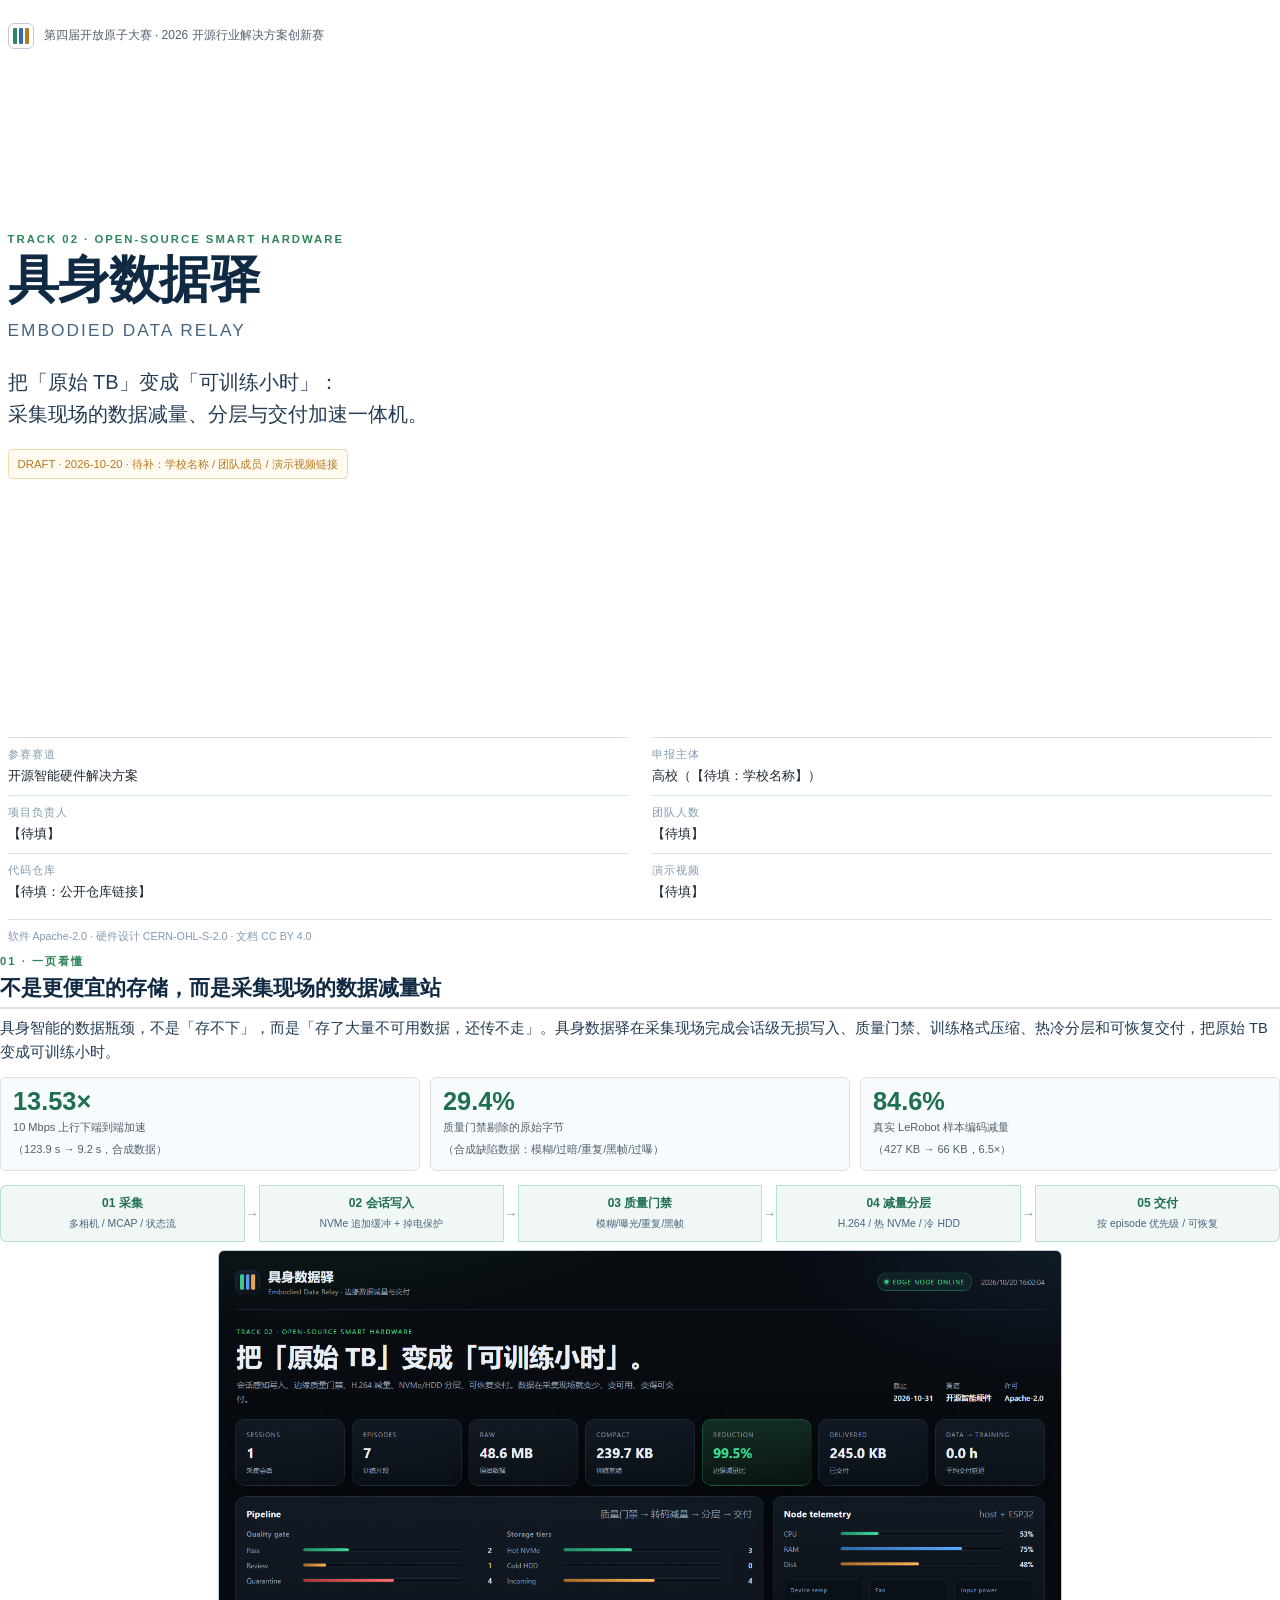
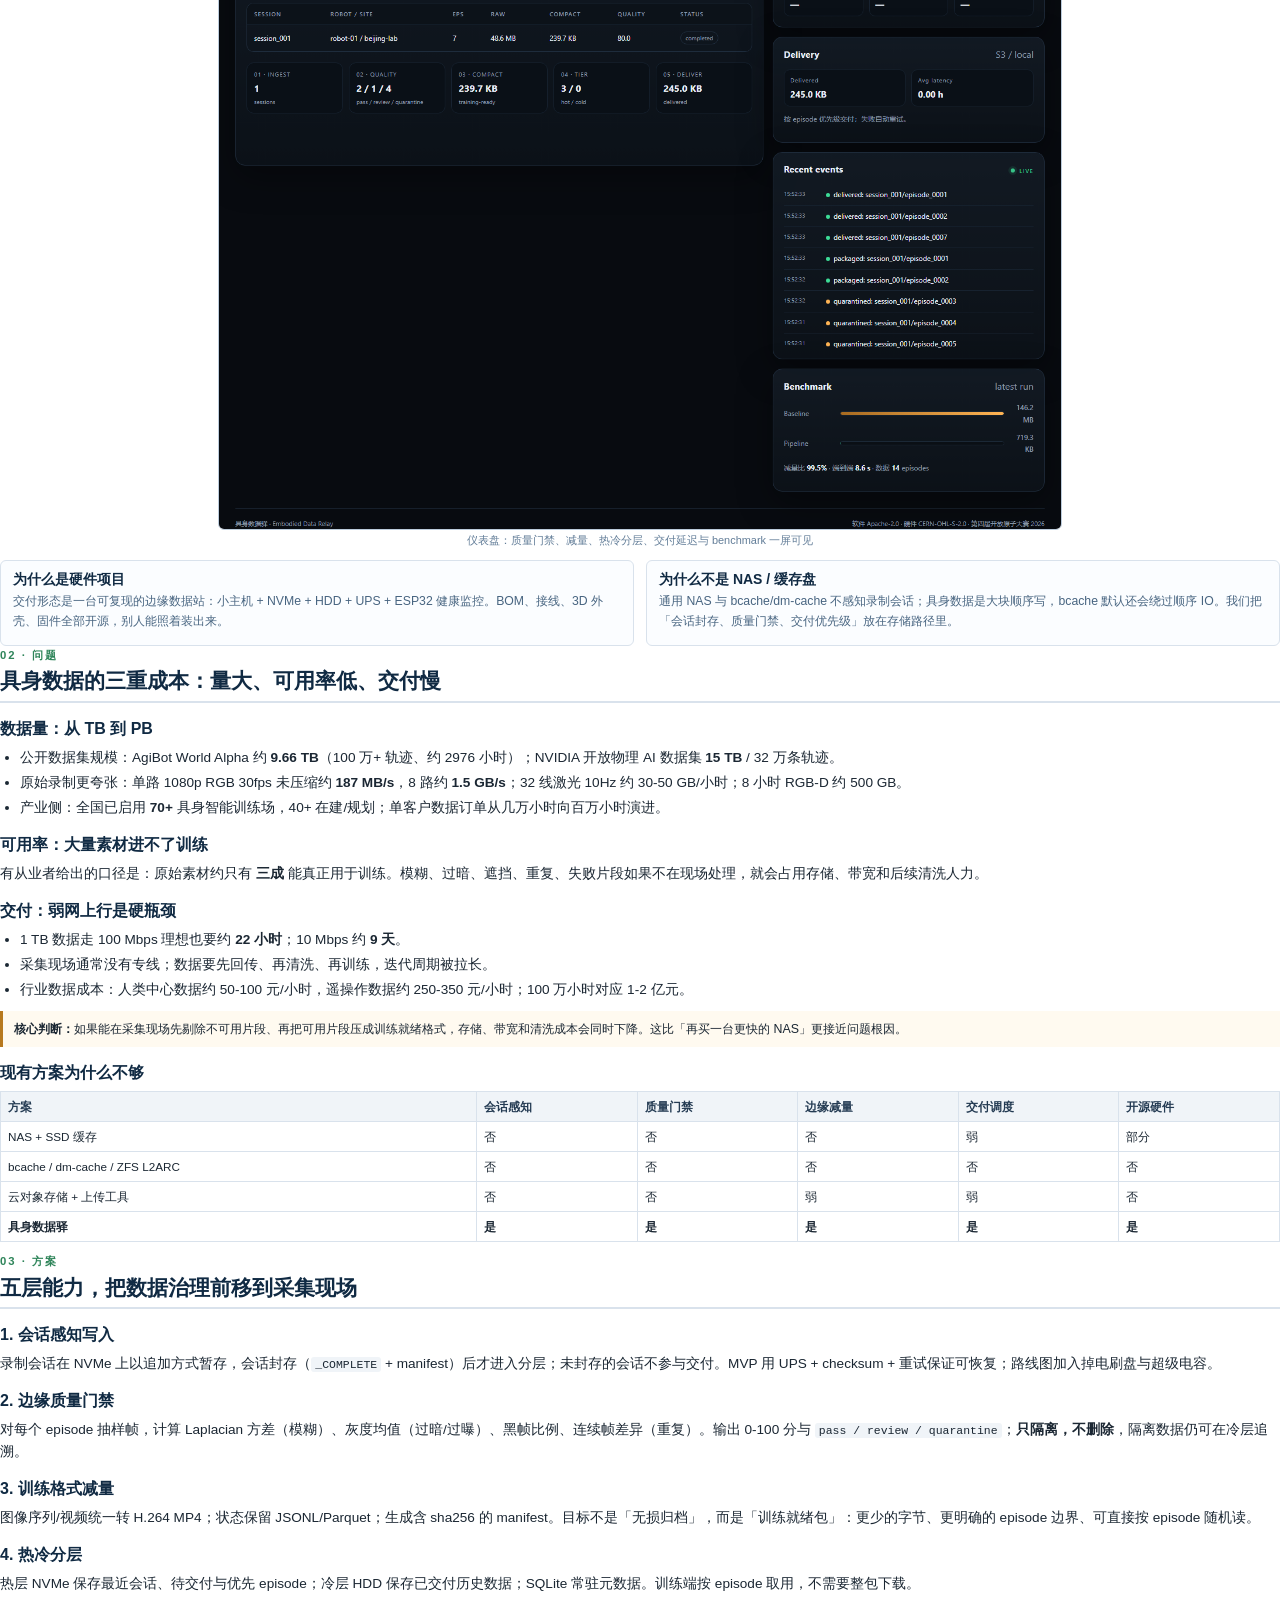
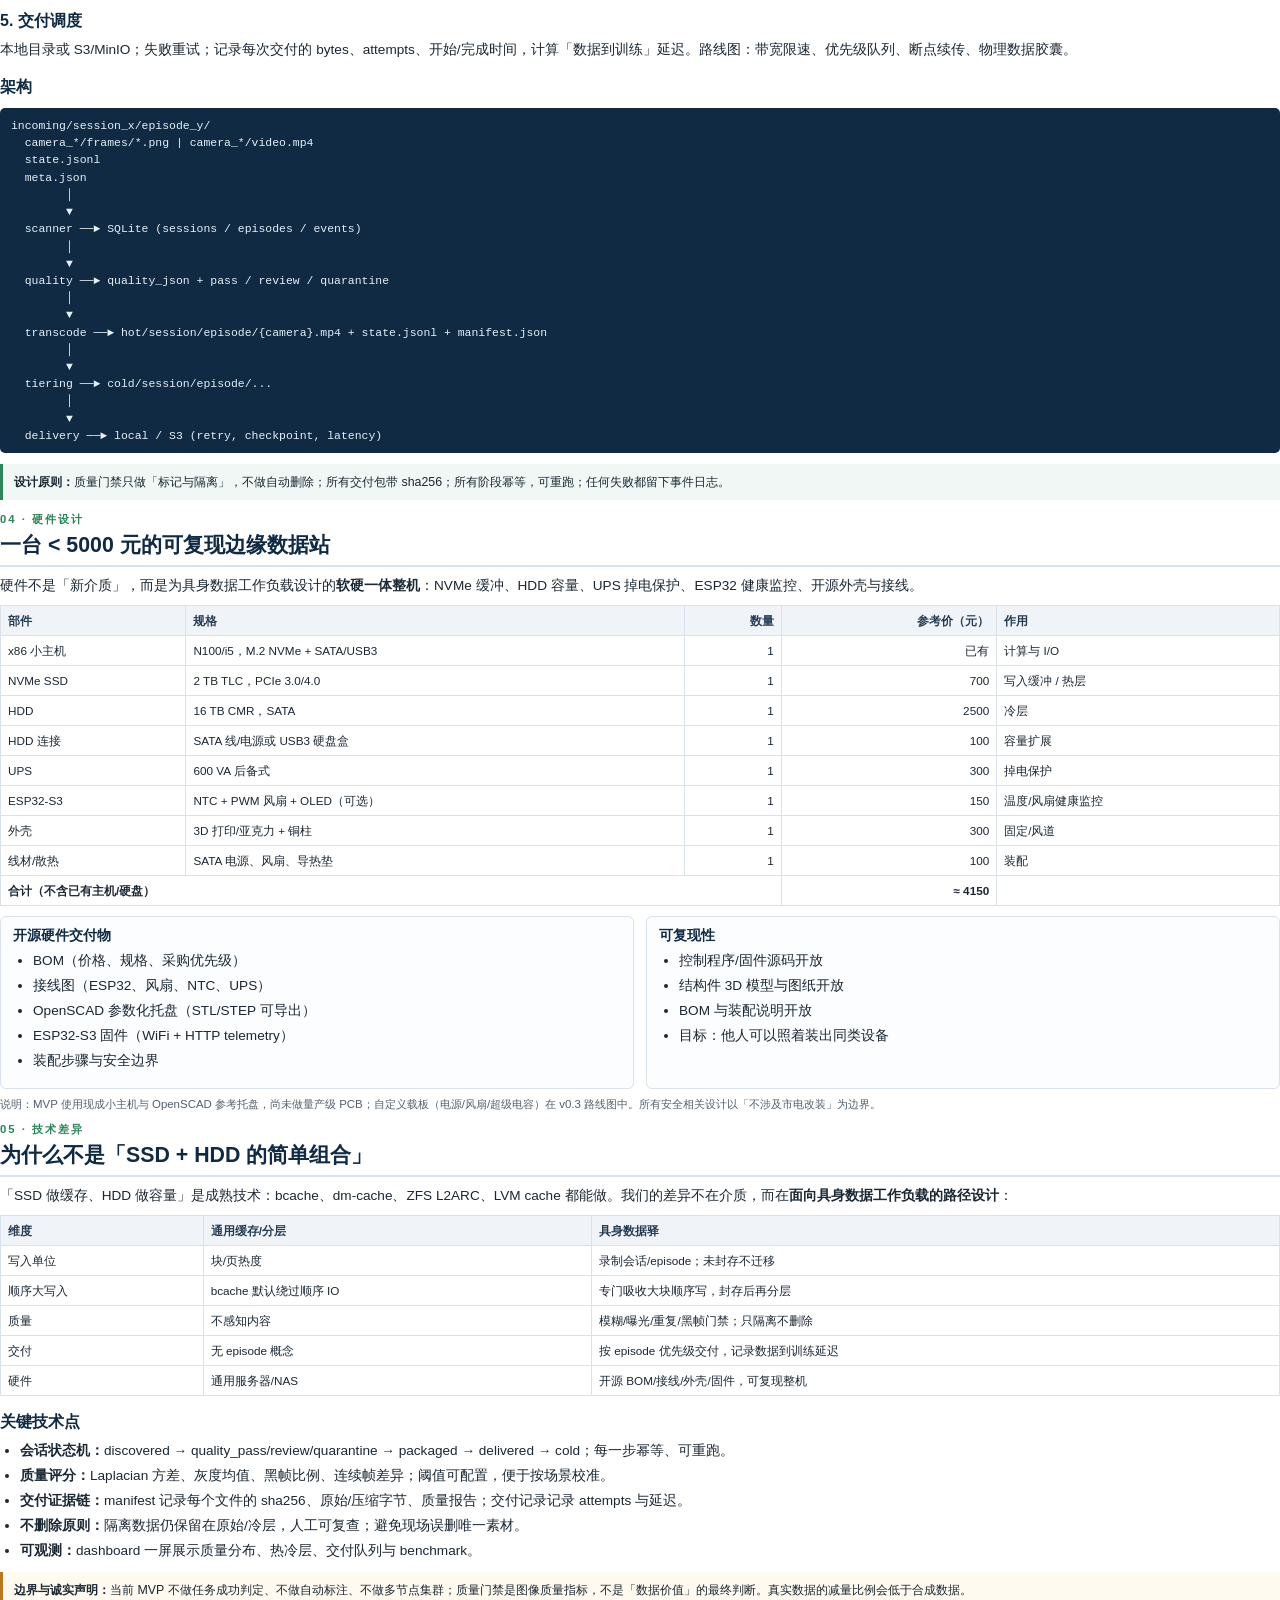
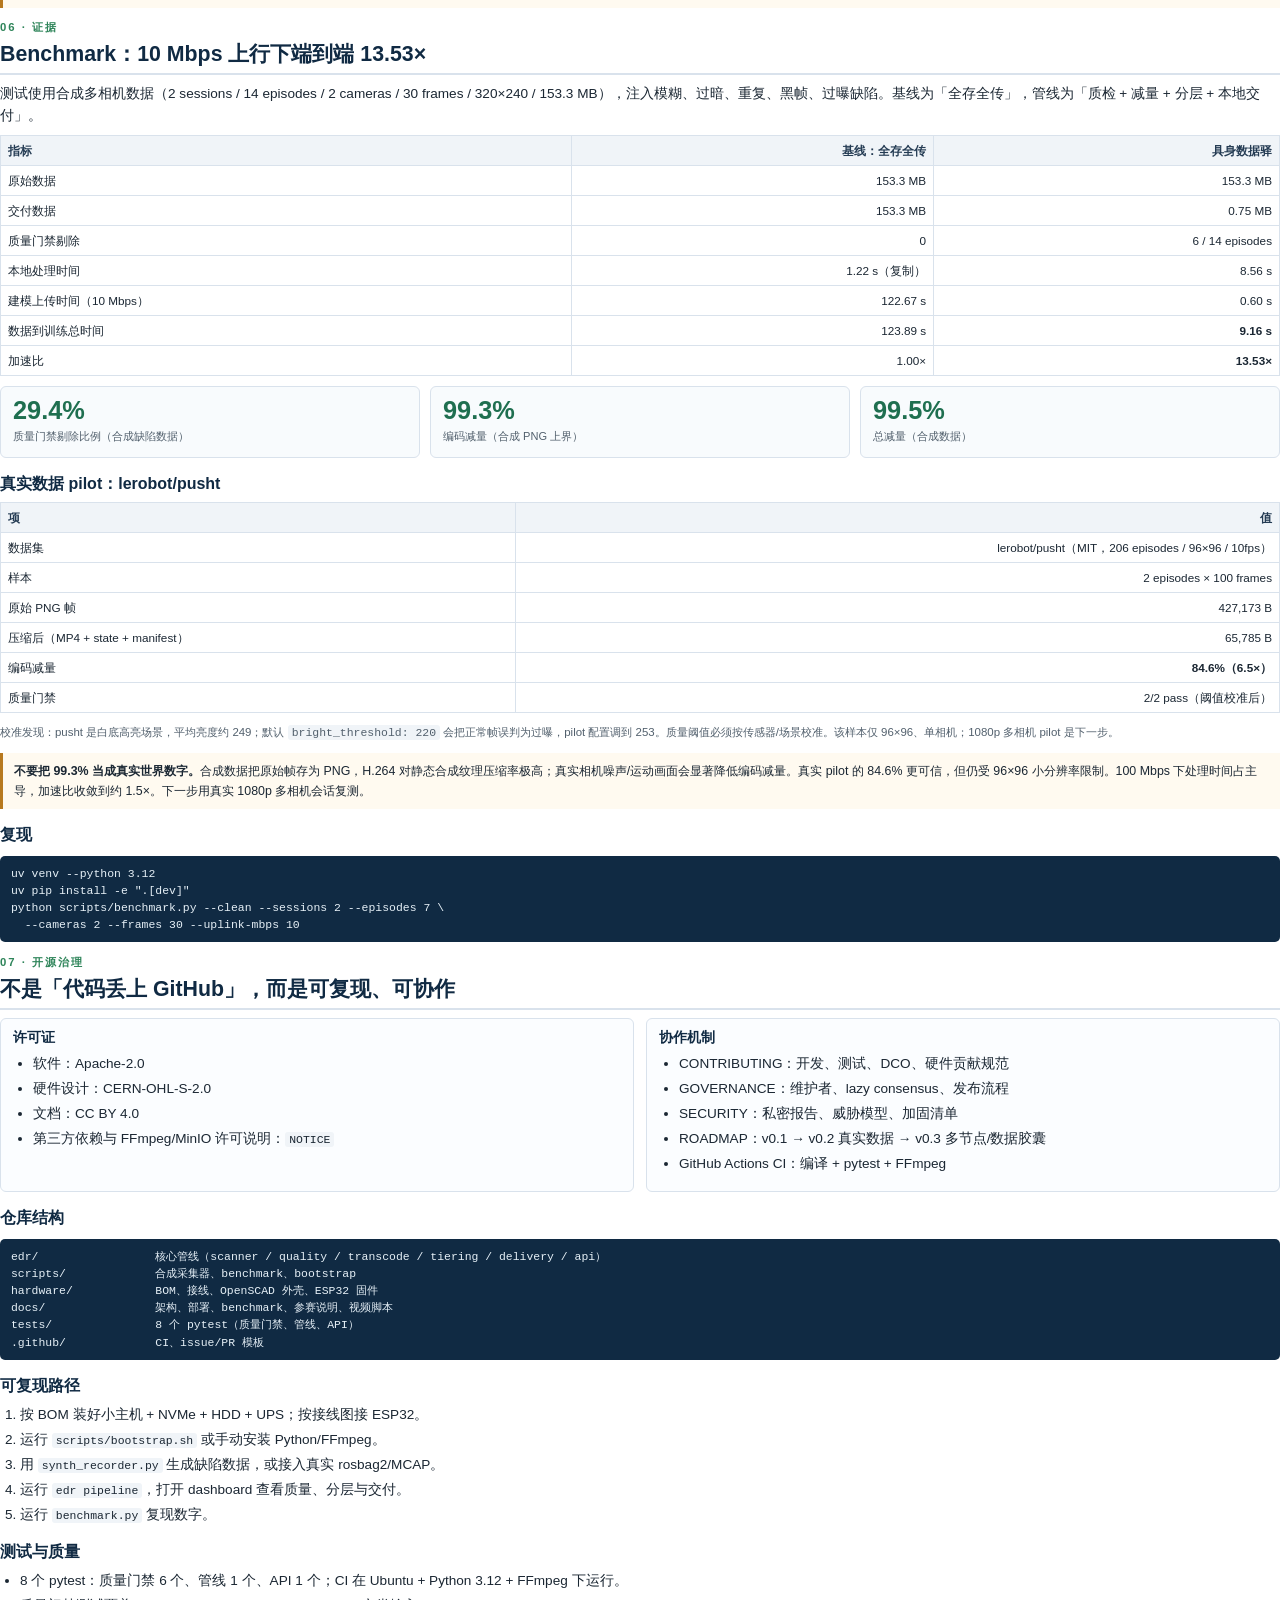
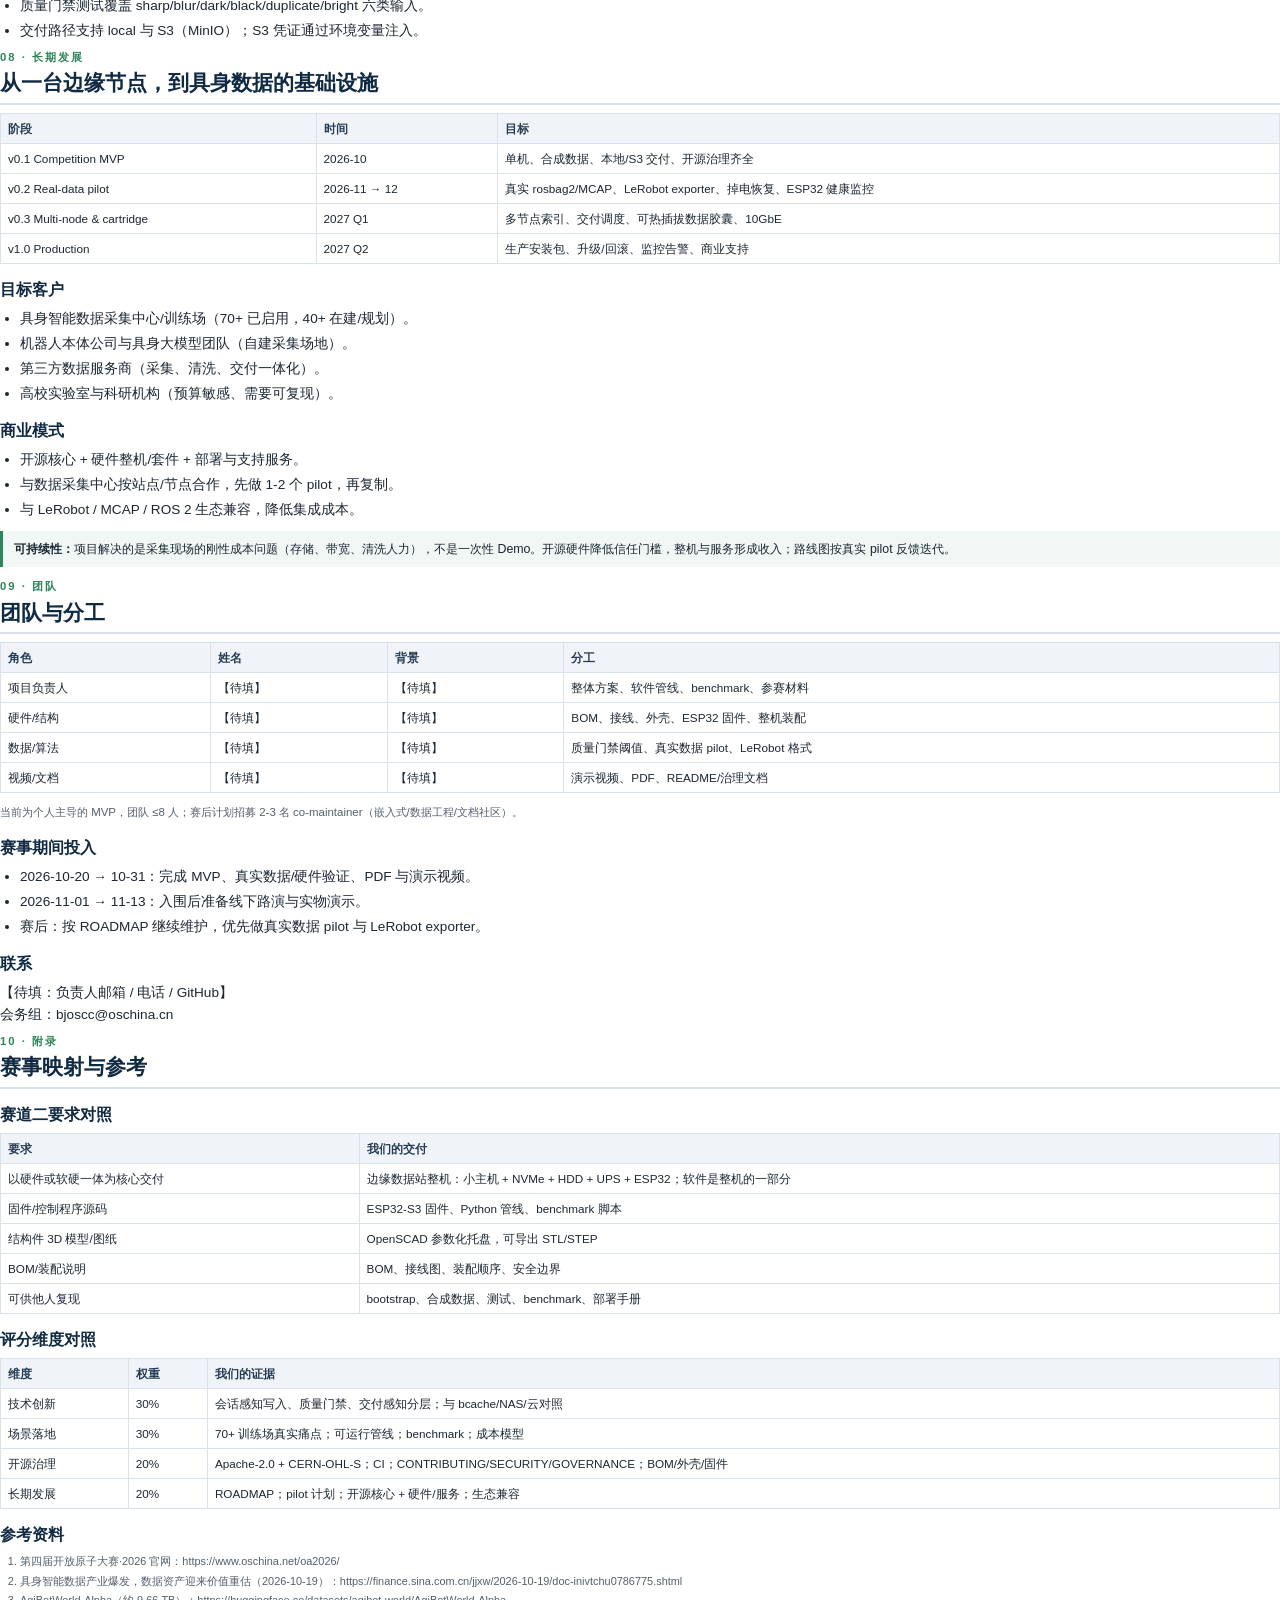
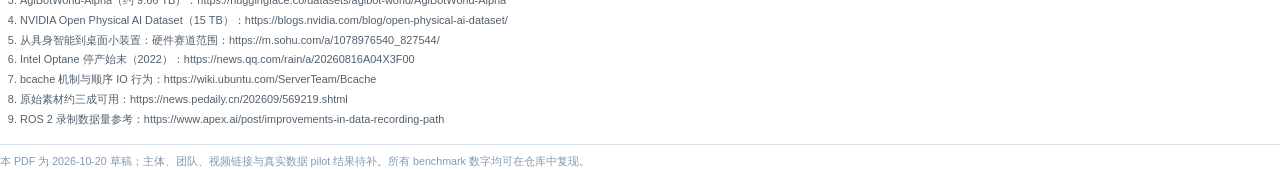
==== commit 15dc85f1: "feat: add LeRobot real-data pilot with calibrated quality thresholds Imports lerobot/pusht episodes," ====
--- a/docs/submission/proposal.html
+++ b/docs/submission/proposal.html
@@ -96,13 +96,13 @@
       <h1>具身数据驿</h1>
       <div class="en">EMBODIED DATA RELAY</div>
       <div class="tagline">把「原始 TB」变成「可训练小时」：<br>采集现场的数据减量、分层与交付加速一体机。</div>
-      <div class="draft">DRAFT · 2026-10-20 · 待补：申报主体 / 团队成员 / 演示视频链接</div>
+      <div class="draft">DRAFT · 2026-10-20 · 待补：学校名称 / 团队成员 / 演示视频链接</div>
     </div>
   </div>
   <div>
     <div class="meta">
       <div><span>参赛赛道</span>开源智能硬件解决方案</div>
-      <div><span>申报主体</span>【待填：企业 / 高校 / 科研机构 / 开源社区 / 学生团队 / 联合申报】</div>
+      <div><span>申报主体</span>高校（【待填：学校名称】）</div>
       <div><span>项目负责人</span>【待填】</div>
       <div><span>团队人数</span>【待填】</div>
       <div><span>代码仓库</span>【待填：公开仓库链接】</div>
@@ -120,8 +120,8 @@
 
   <div class="grid-3" style="margin-top: 12px;">
     <div class="stat"><strong>13.53×</strong><span>10 Mbps 上行下端到端加速<br>（123.9 s → 9.2 s，合成数据）</span></div>
-    <div class="stat"><strong>29.4%</strong><span>质量门禁剔除的原始字节<br>（模糊/过暗/重复/黑帧/过曝）</span></div>
-    <div class="stat"><strong>99.3%</strong><span>可用片段编码减量<br>（合成 PNG 上界；真实数据更低）</span></div>
+    <div class="stat"><strong>29.4%</strong><span>质量门禁剔除的原始字节<br>（合成缺陷数据：模糊/过暗/重复/黑帧/过曝）</span></div>
+    <div class="stat"><strong>84.6%</strong><span>真实 LeRobot 样本编码减量<br>（427 KB → 66 KB，6.5×）</span></div>
   </div>
 
   <div class="flow" style="margin-top: 14px;">
@@ -329,12 +329,26 @@
   </table>
 
   <div class="grid-3">
-    <div class="stat"><strong>29.4%</strong><span>质量门禁剔除比例（原始字节）</span></div>
+    <div class="stat"><strong>29.4%</strong><span>质量门禁剔除比例（合成缺陷数据）</span></div>
     <div class="stat"><strong>99.3%</strong><span>编码减量（合成 PNG 上界）</span></div>
-    <div class="stat"><strong>99.5%</strong><span>总减量（交付字节 / 原始字节）</span></div>
-  </div>
-
-  <div class="warn"><b>不要把 99.3% 当成真实世界数字。</b>合成数据把原始帧存为 PNG，H.264 对静态合成纹理压缩率极高；真实相机噪声/运动画面会显著降低编码减量。100 Mbps 下处理时间占主导，加速比收敛到约 1.5×。下一步用真实 1080p 多相机会话复测。</div>
+    <div class="stat"><strong>99.5%</strong><span>总减量（合成数据）</span></div>
+  </div>
+
+  <h3>真实数据 pilot：lerobot/pusht</h3>
+  <table>
+    <thead><tr><th>项</th><th class="num">值</th></tr></thead>
+    <tbody>
+      <tr><td>数据集</td><td class="num">lerobot/pusht（MIT，206 episodes / 96×96 / 10fps）</td></tr>
+      <tr><td>样本</td><td class="num">2 episodes × 100 frames</td></tr>
+      <tr><td>原始 PNG 帧</td><td class="num">427,173 B</td></tr>
+      <tr><td>压缩后（MP4 + state + manifest）</td><td class="num">65,785 B</td></tr>
+      <tr><td>编码减量</td><td class="num"><b>84.6%（6.5×）</b></td></tr>
+      <tr><td>质量门禁</td><td class="num">2/2 pass（阈值校准后）</td></tr>
+    </tbody>
+  </table>
+  <p class="small">校准发现：pusht 是白底高亮场景，平均亮度约 249；默认 <code>bright_threshold: 220</code> 会把正常帧误判为过曝，pilot 配置调到 253。质量阈值必须按传感器/场景校准。该样本仅 96×96、单相机；1080p 多相机 pilot 是下一步。</p>
+
+  <div class="warn"><b>不要把 99.3% 当成真实世界数字。</b>合成数据把原始帧存为 PNG，H.264 对静态合成纹理压缩率极高；真实相机噪声/运动画面会显著降低编码减量。真实 pilot 的 84.6% 更可信，但仍受 96×96 小分辨率限制。100 Mbps 下处理时间占主导，加速比收敛到约 1.5×。下一步用真实 1080p 多相机会话复测。</div>
 
   <h3>复现</h3>
   <pre><code>uv venv --python 3.12
@@ -342,7 +356,6 @@
 python scripts/benchmark.py --clean --sessions 2 --episodes 7 \
   --cameras 2 --frames 30 --uplink-mbps 10</code></pre>
 
-  <p class="small">完整方法、局限与原始 JSON 见仓库 <code>docs/BENCHMARKS.md</code> 与 <code>data/benchmark/benchmark_results.json</code>（运行后生成）。</p>
 </section>
 
 <!-- ============ 7. OPEN SOURCE ============ -->
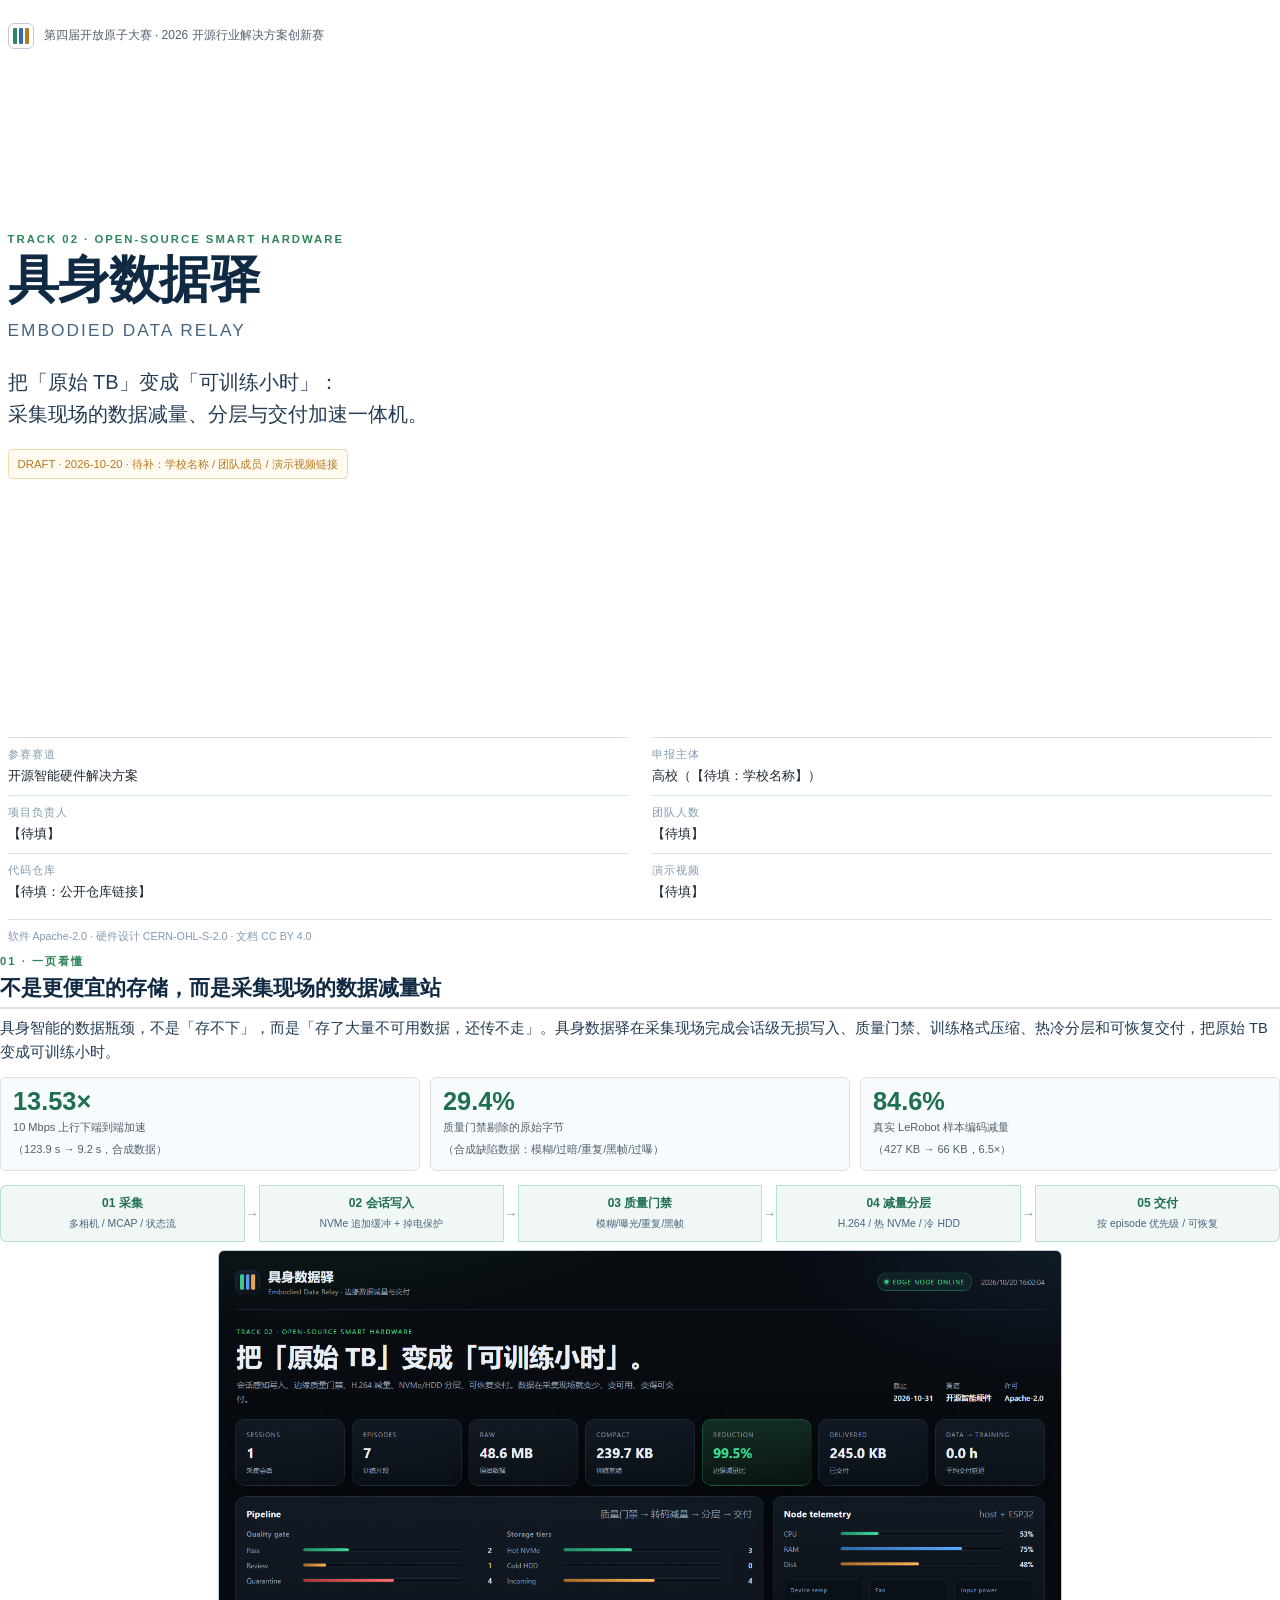
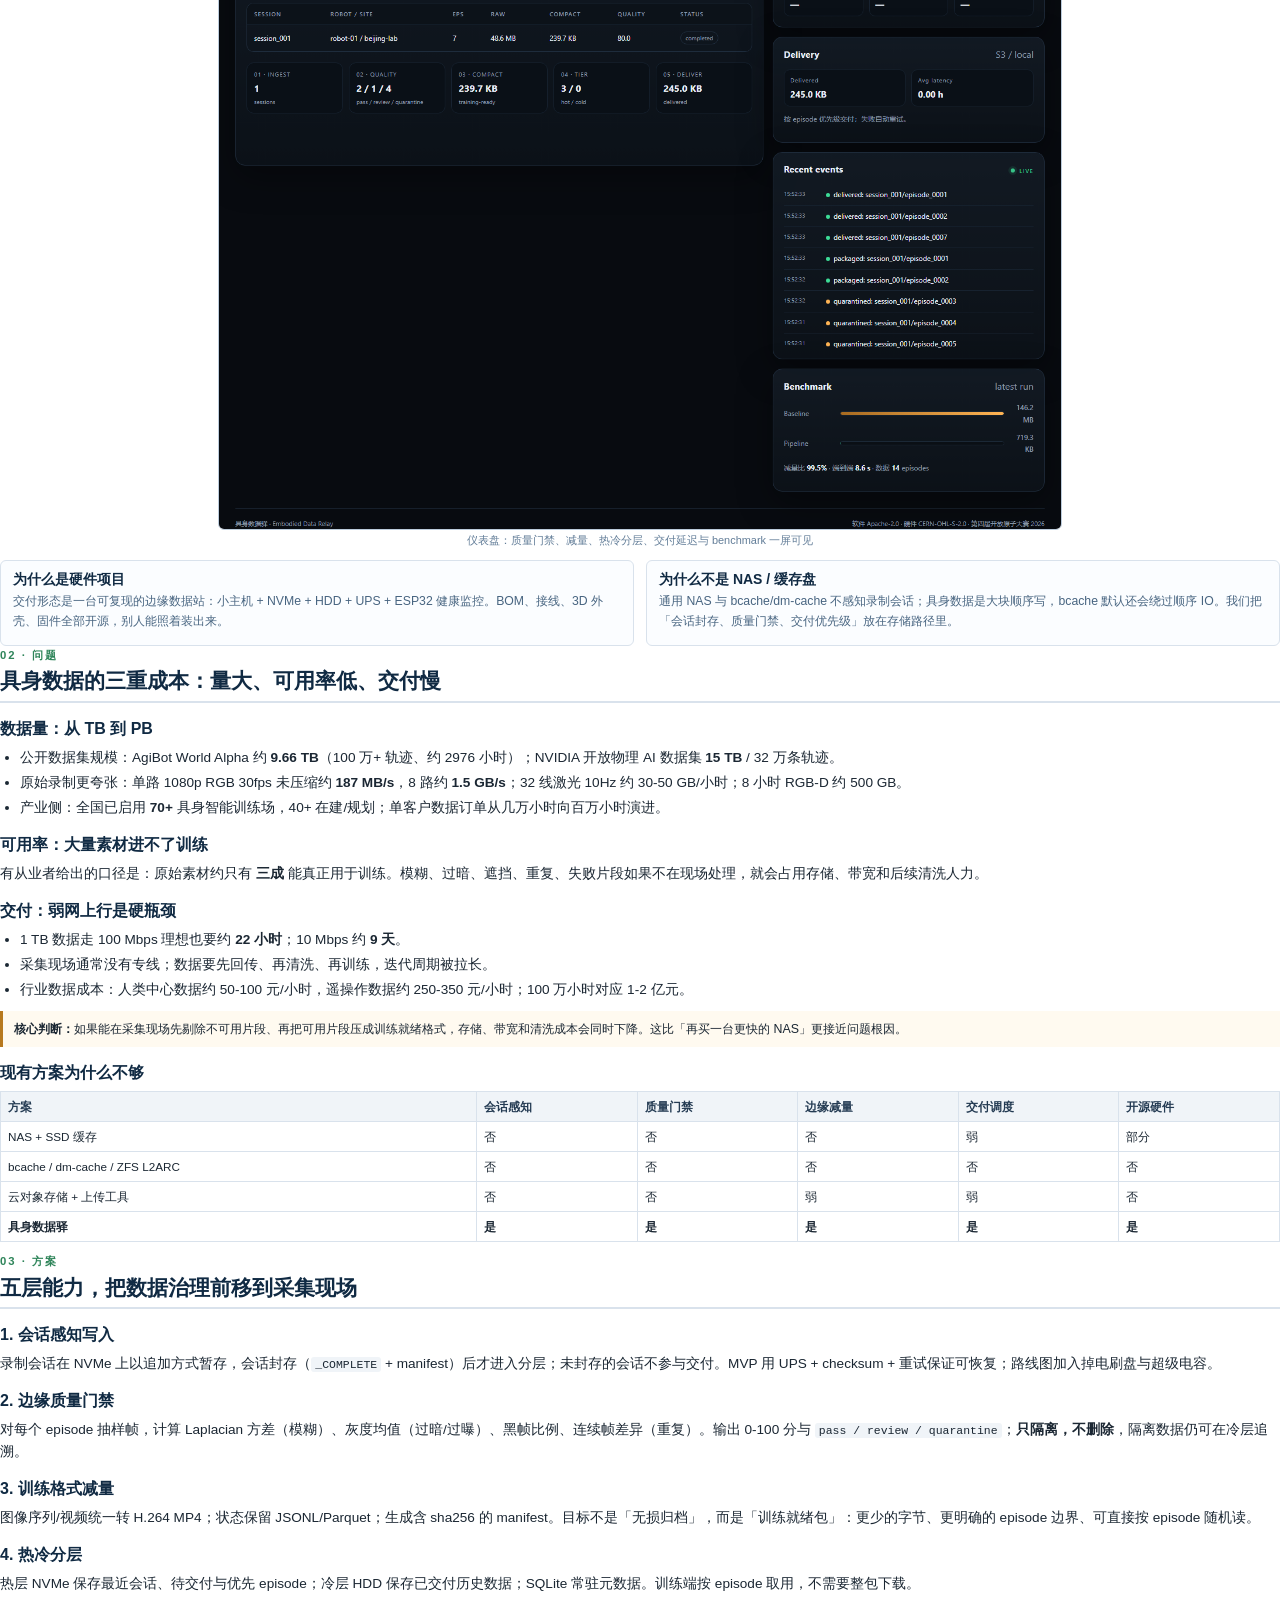
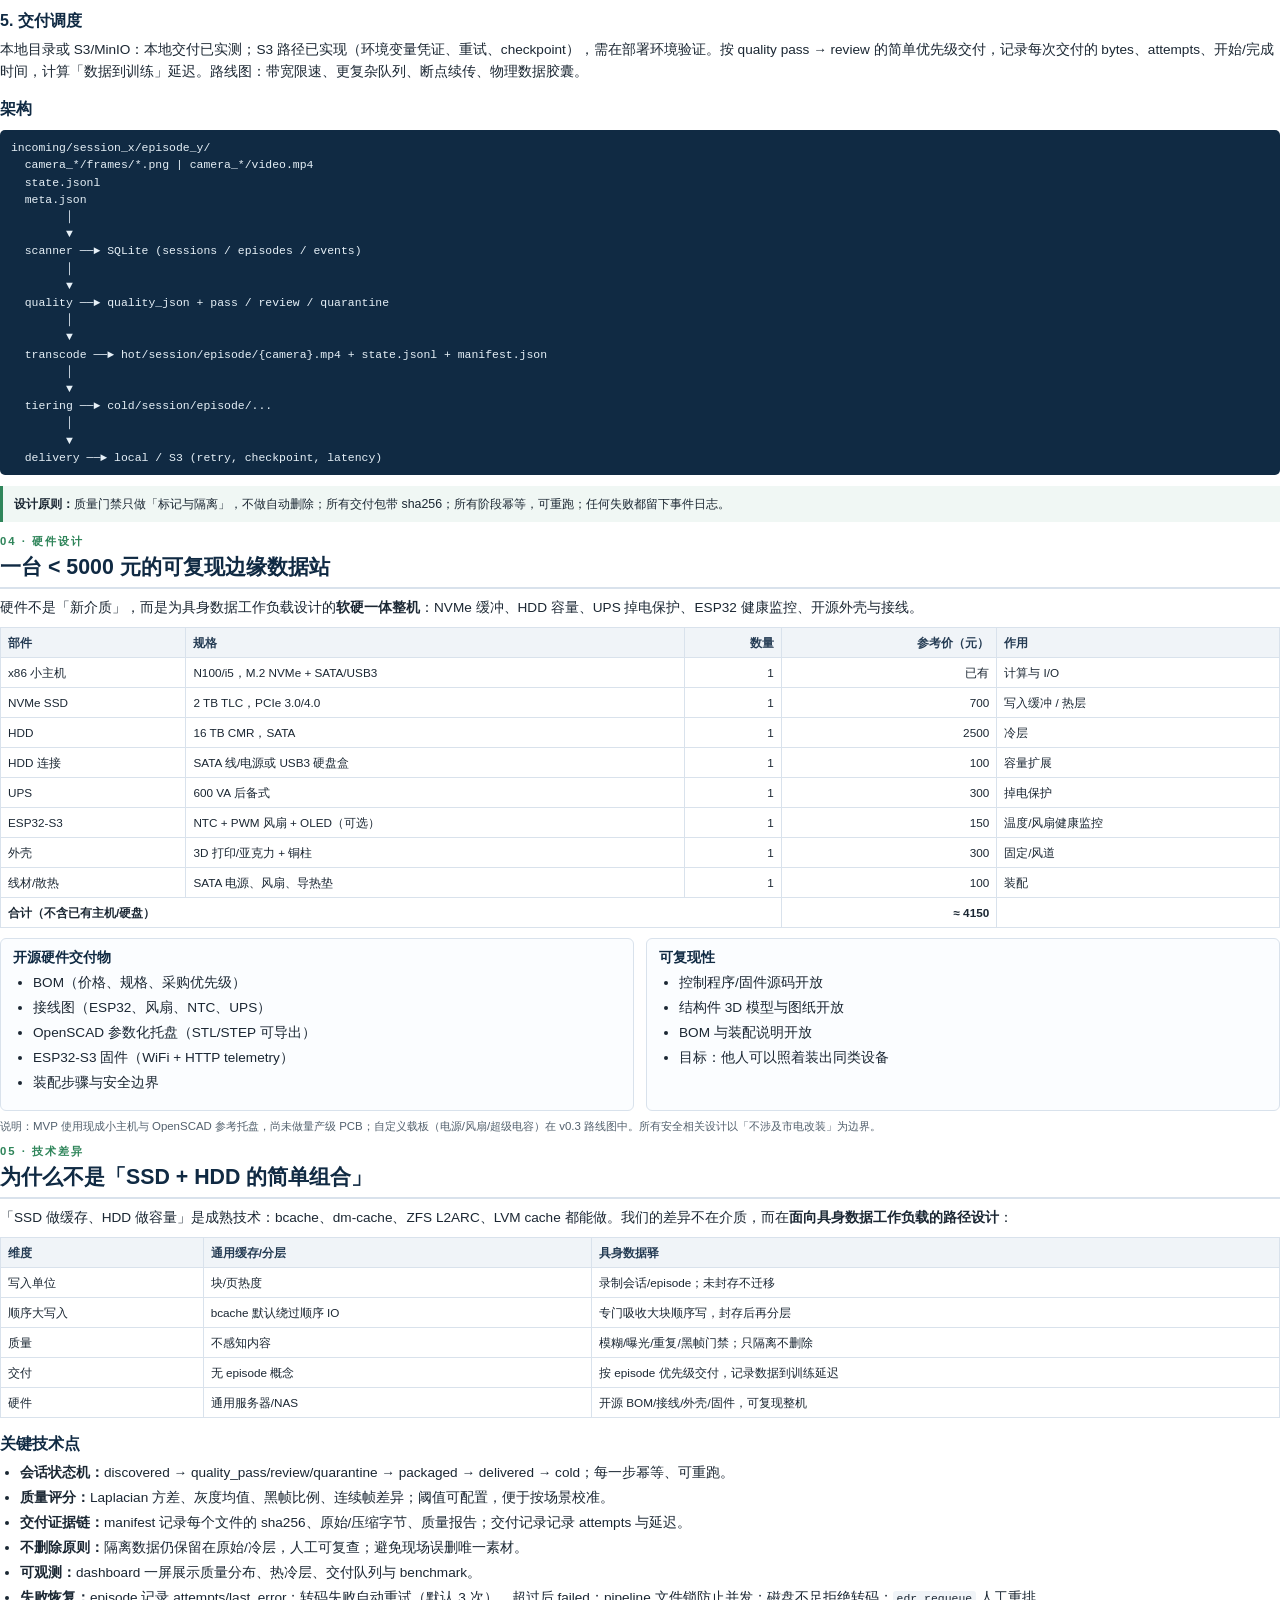
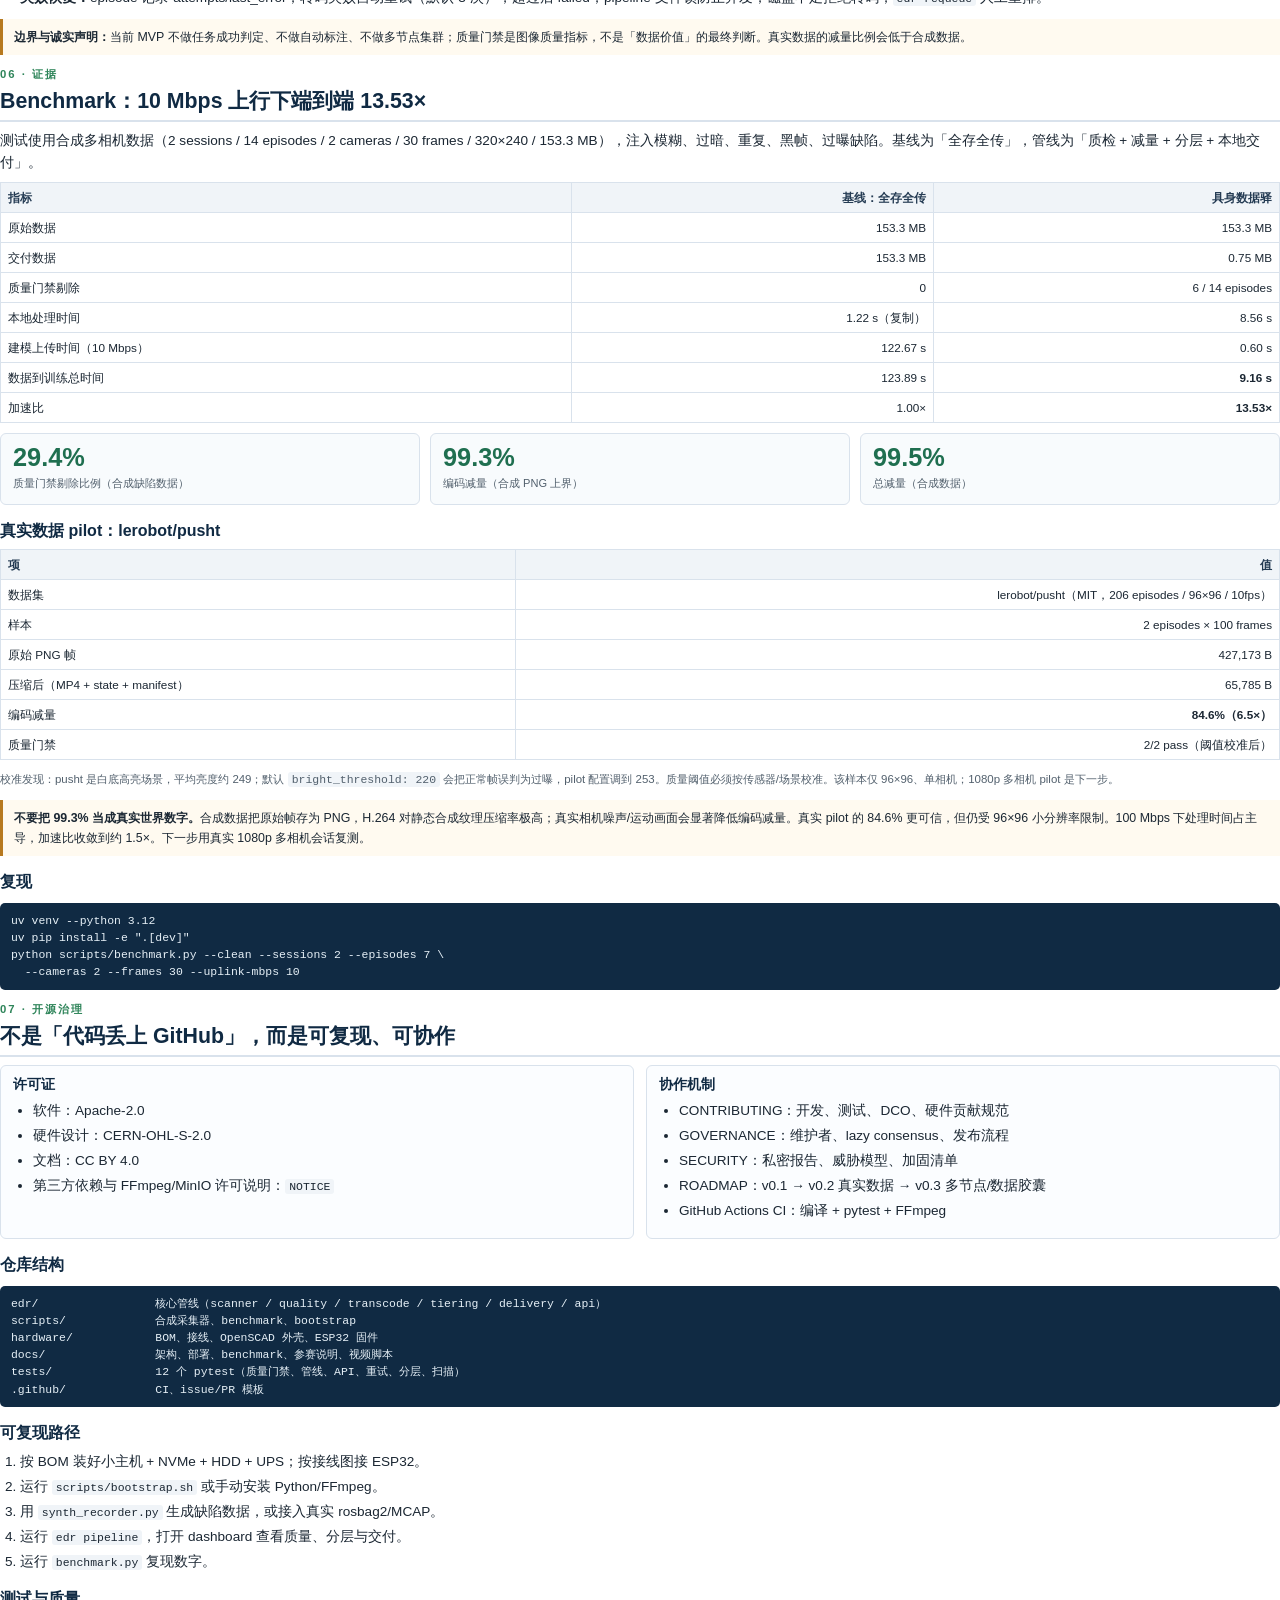
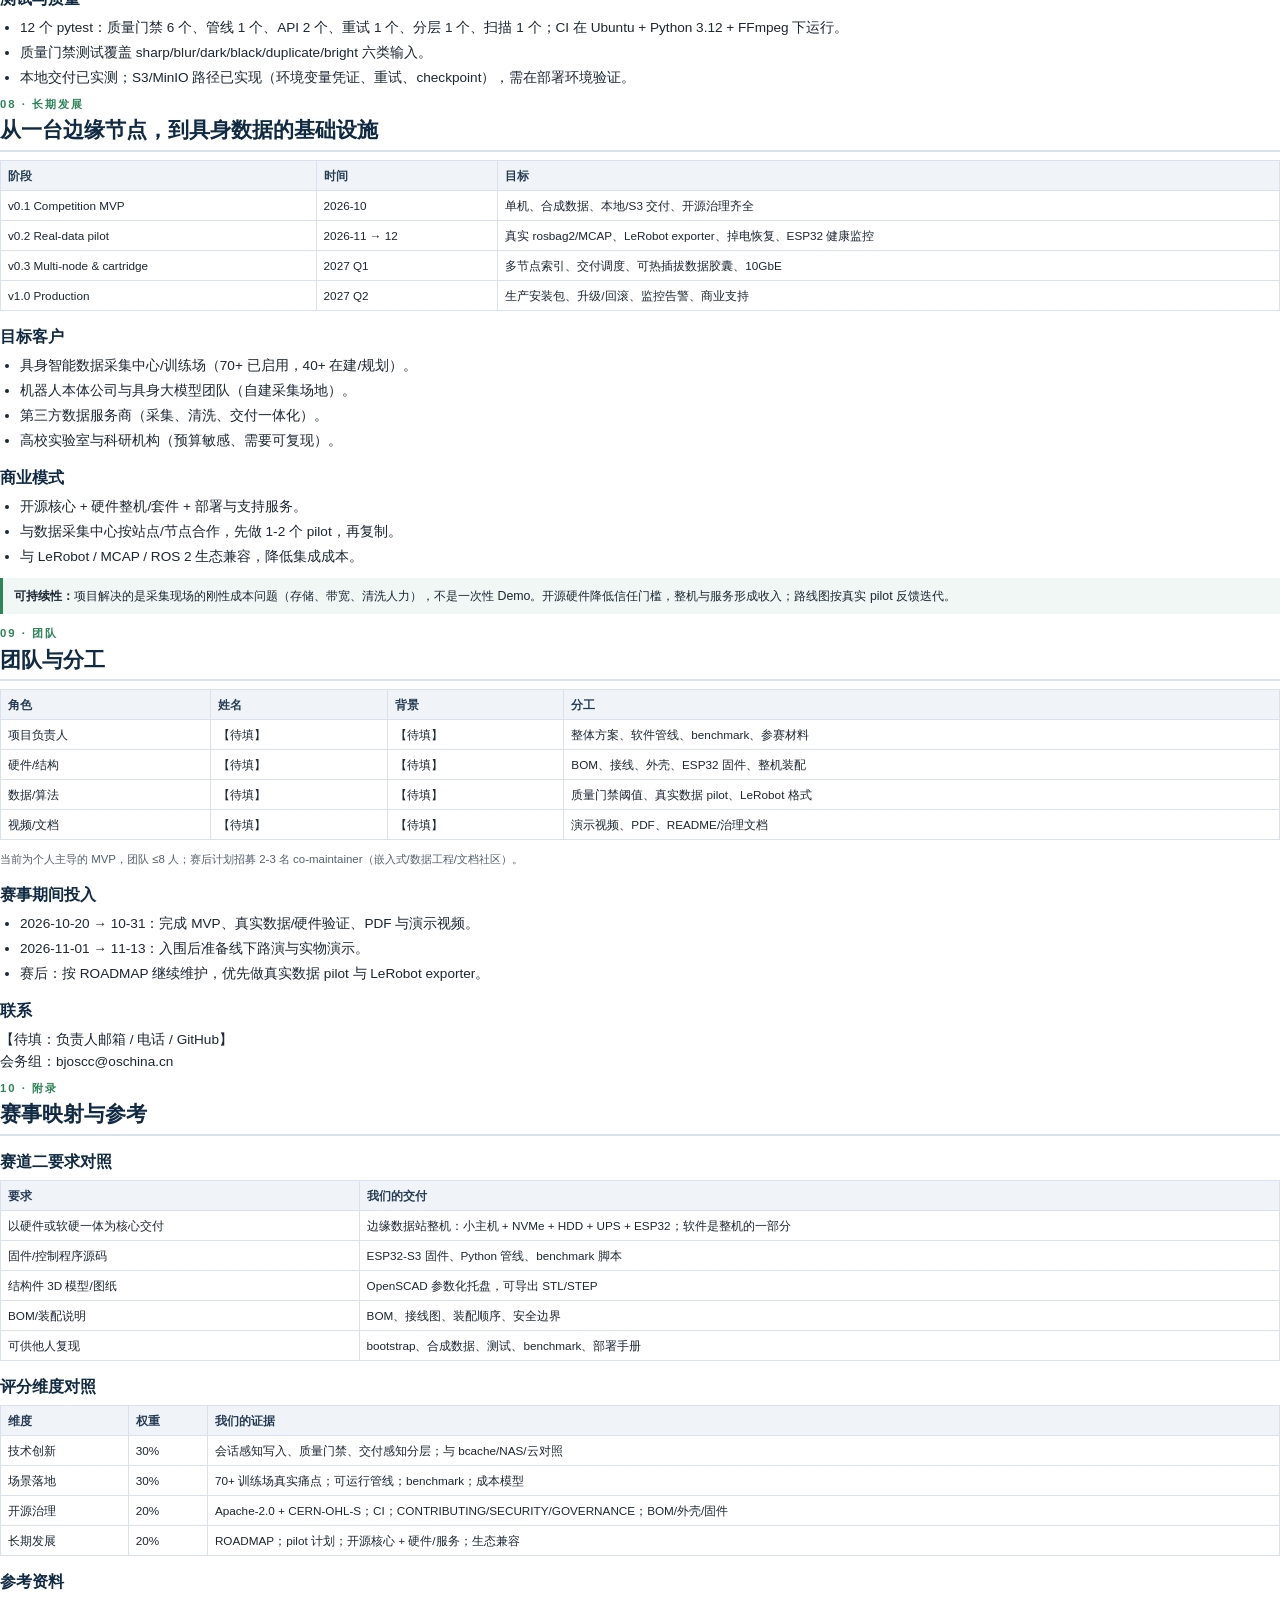
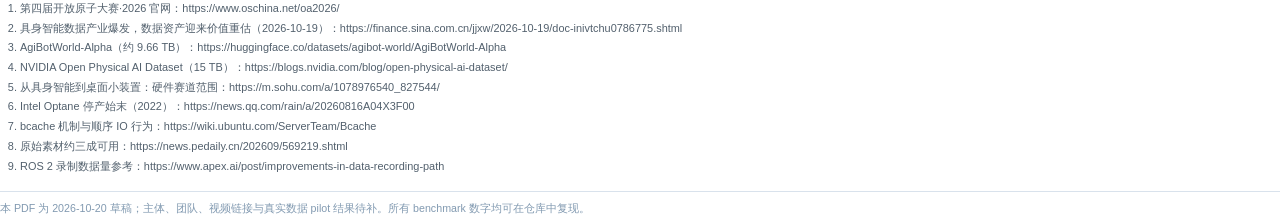
==== commit e3f57631: "fix: harden pipeline with retries, a single-run lock, disk guard and priority delivery Adds episode " ====
--- a/docs/submission/proposal.html
+++ b/docs/submission/proposal.html
@@ -205,7 +205,7 @@
   <p>热层 NVMe 保存最近会话、待交付与优先 episode；冷层 HDD 保存已交付历史数据；SQLite 常驻元数据。训练端按 episode 取用，不需要整包下载。</p>
 
   <h3>5. 交付调度</h3>
-  <p>本地目录或 S3/MinIO；失败重试；记录每次交付的 bytes、attempts、开始/完成时间，计算「数据到训练」延迟。路线图：带宽限速、优先级队列、断点续传、物理数据胶囊。</p>
+  <p>本地目录或 S3/MinIO：本地交付已实测；S3 路径已实现（环境变量凭证、重试、checkpoint），需在部署环境验证。按 quality pass → review 的简单优先级交付，记录每次交付的 bytes、attempts、开始/完成时间，计算「数据到训练」延迟。路线图：带宽限速、更复杂队列、断点续传、物理数据胶囊。</p>
 
   <h3>架构</h3>
   <pre><code>incoming/session_x/episode_y/
@@ -303,6 +303,7 @@
     <li><b>交付证据链：</b>manifest 记录每个文件的 sha256、原始/压缩字节、质量报告；交付记录记录 attempts 与延迟。</li>
     <li><b>不删除原则：</b>隔离数据仍保留在原始/冷层，人工可复查；避免现场误删唯一素材。</li>
     <li><b>可观测：</b>dashboard 一屏展示质量分布、热冷层、交付队列与 benchmark。</li>
+    <li><b>失败恢复：</b>episode 记录 attempts/last_error；转码失败自动重试（默认 3 次），超过后 failed；pipeline 文件锁防止并发；磁盘不足拒绝转码；<code>edr requeue</code> 人工重排。</li>
   </ul>
 
   <div class="warn"><b>边界与诚实声明：</b>当前 MVP 不做任务成功判定、不做自动标注、不做多节点集群；质量门禁是图像质量指标，不是「数据价值」的最终判断。真实数据的减量比例会低于合成数据。</div>
@@ -390,7 +391,7 @@
 scripts/             合成采集器、benchmark、bootstrap
 hardware/            BOM、接线、OpenSCAD 外壳、ESP32 固件
 docs/                架构、部署、benchmark、参赛说明、视频脚本
-tests/               8 个 pytest（质量门禁、管线、API）
+tests/               12 个 pytest（质量门禁、管线、API、重试、分层、扫描）
 .github/             CI、issue/PR 模板</code></pre>
 
   <h3>可复现路径</h3>
@@ -404,9 +405,9 @@
 
   <h3>测试与质量</h3>
   <ul>
-    <li>8 个 pytest：质量门禁 6 个、管线 1 个、API 1 个；CI 在 Ubuntu + Python 3.12 + FFmpeg 下运行。</li>
+    <li>12 个 pytest：质量门禁 6 个、管线 1 个、API 2 个、重试 1 个、分层 1 个、扫描 1 个；CI 在 Ubuntu + Python 3.12 + FFmpeg 下运行。</li>
     <li>质量门禁测试覆盖 sharp/blur/dark/black/duplicate/bright 六类输入。</li>
-    <li>交付路径支持 local 与 S3（MinIO）；S3 凭证通过环境变量注入。</li>
+    <li>本地交付已实测；S3/MinIO 路径已实现（环境变量凭证、重试、checkpoint），需在部署环境验证。</li>
   </ul>
 </section>
 
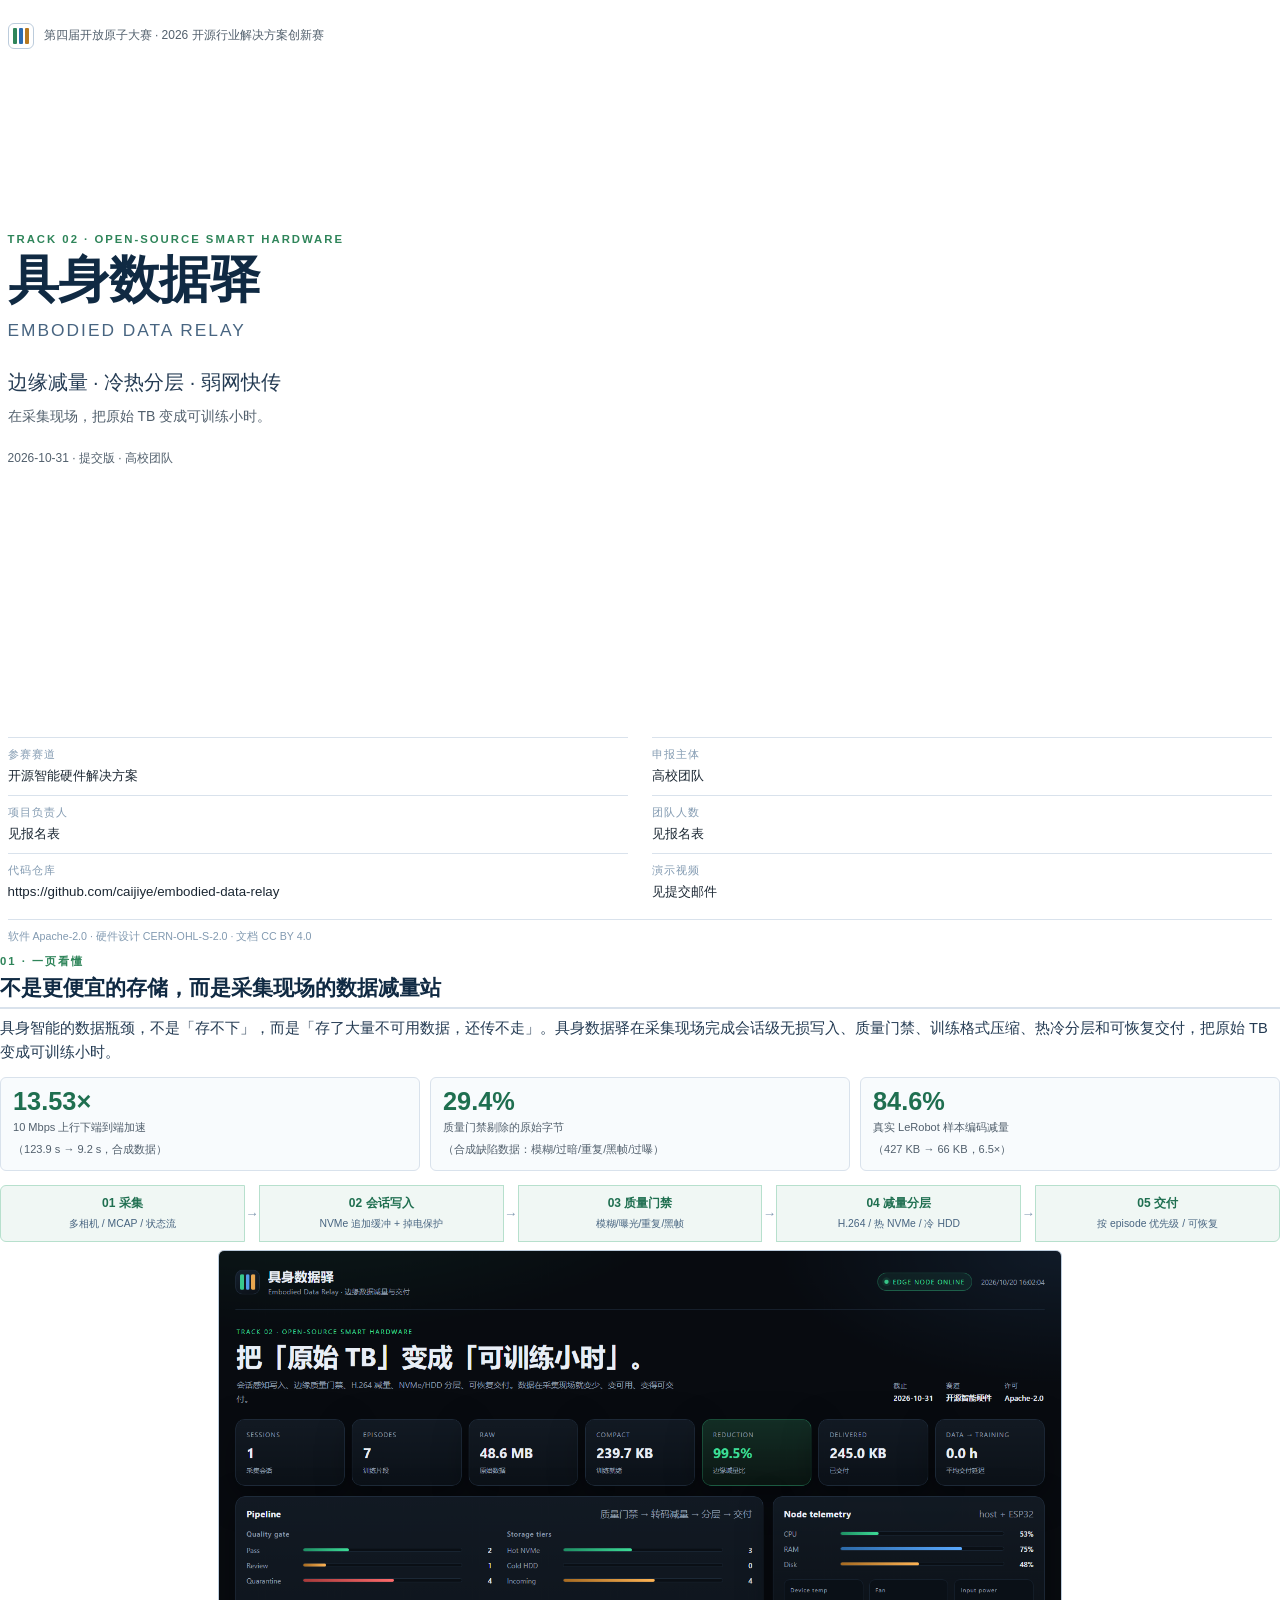
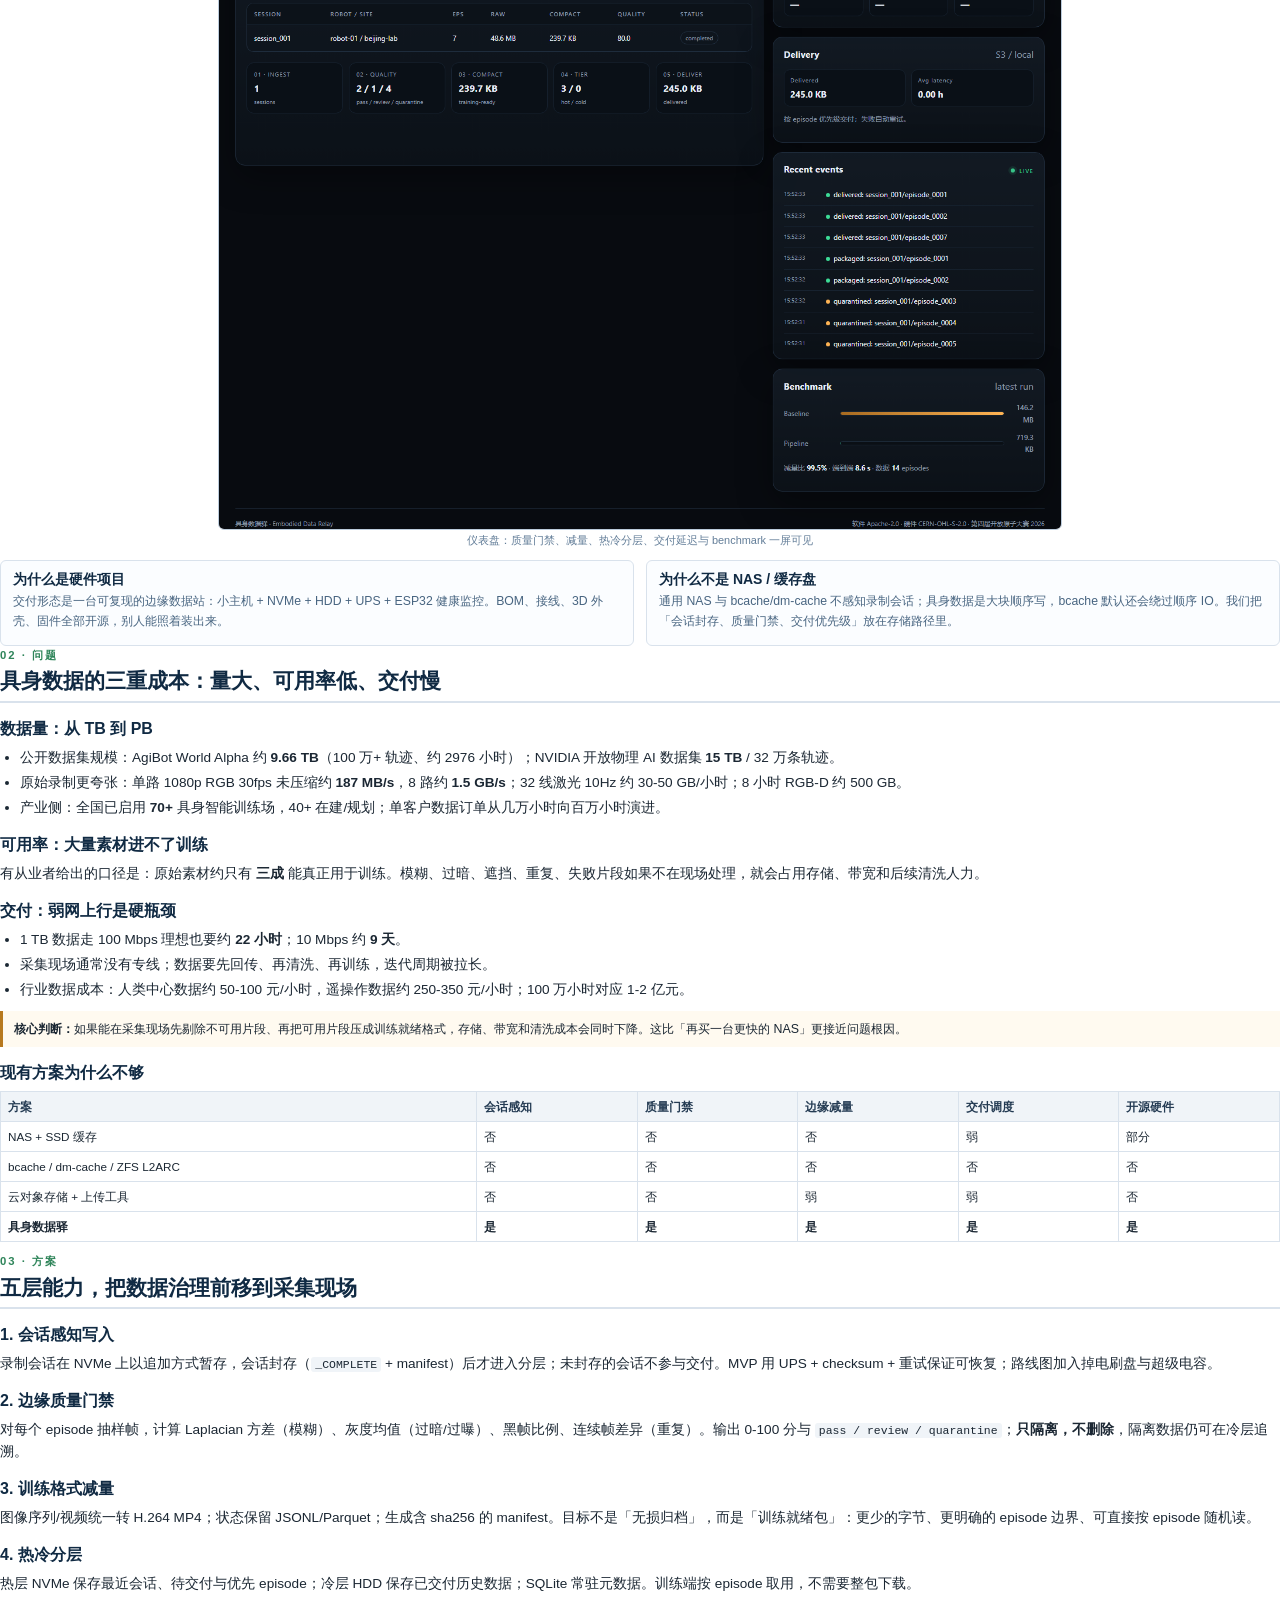
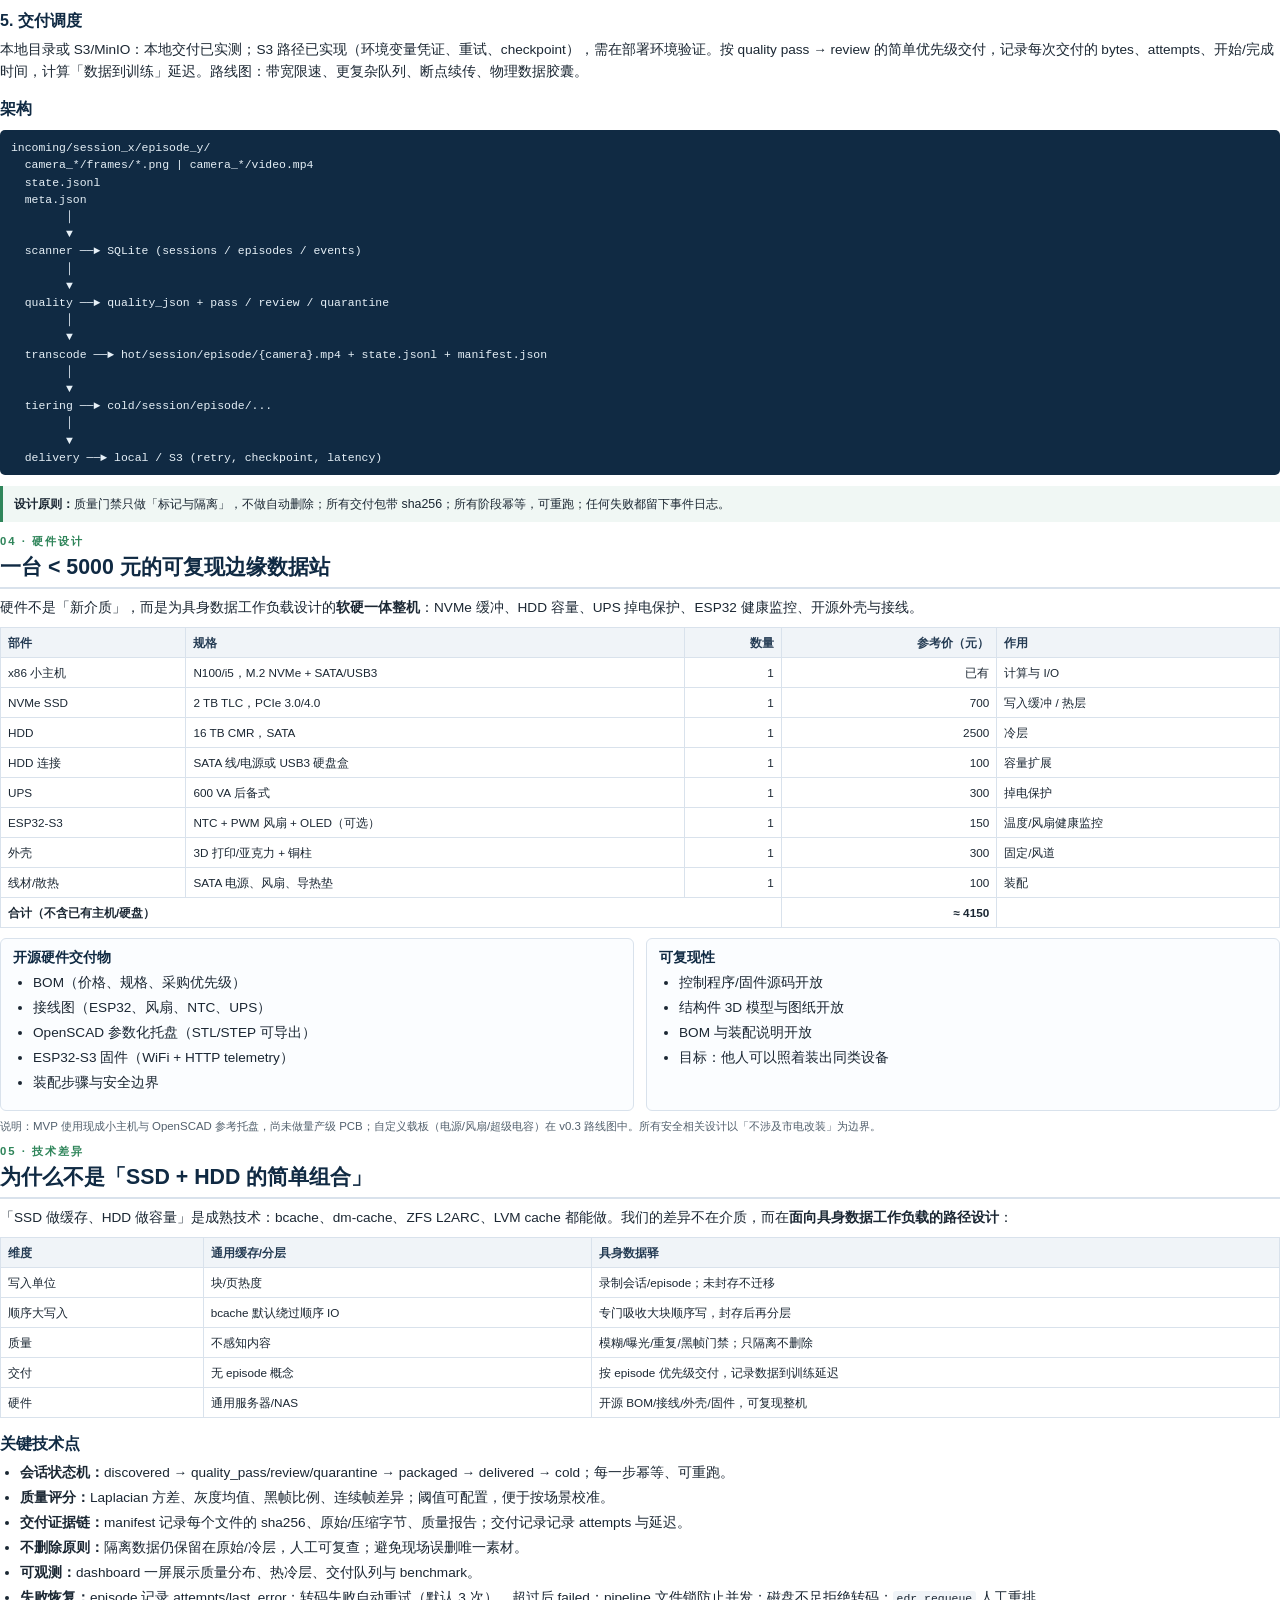
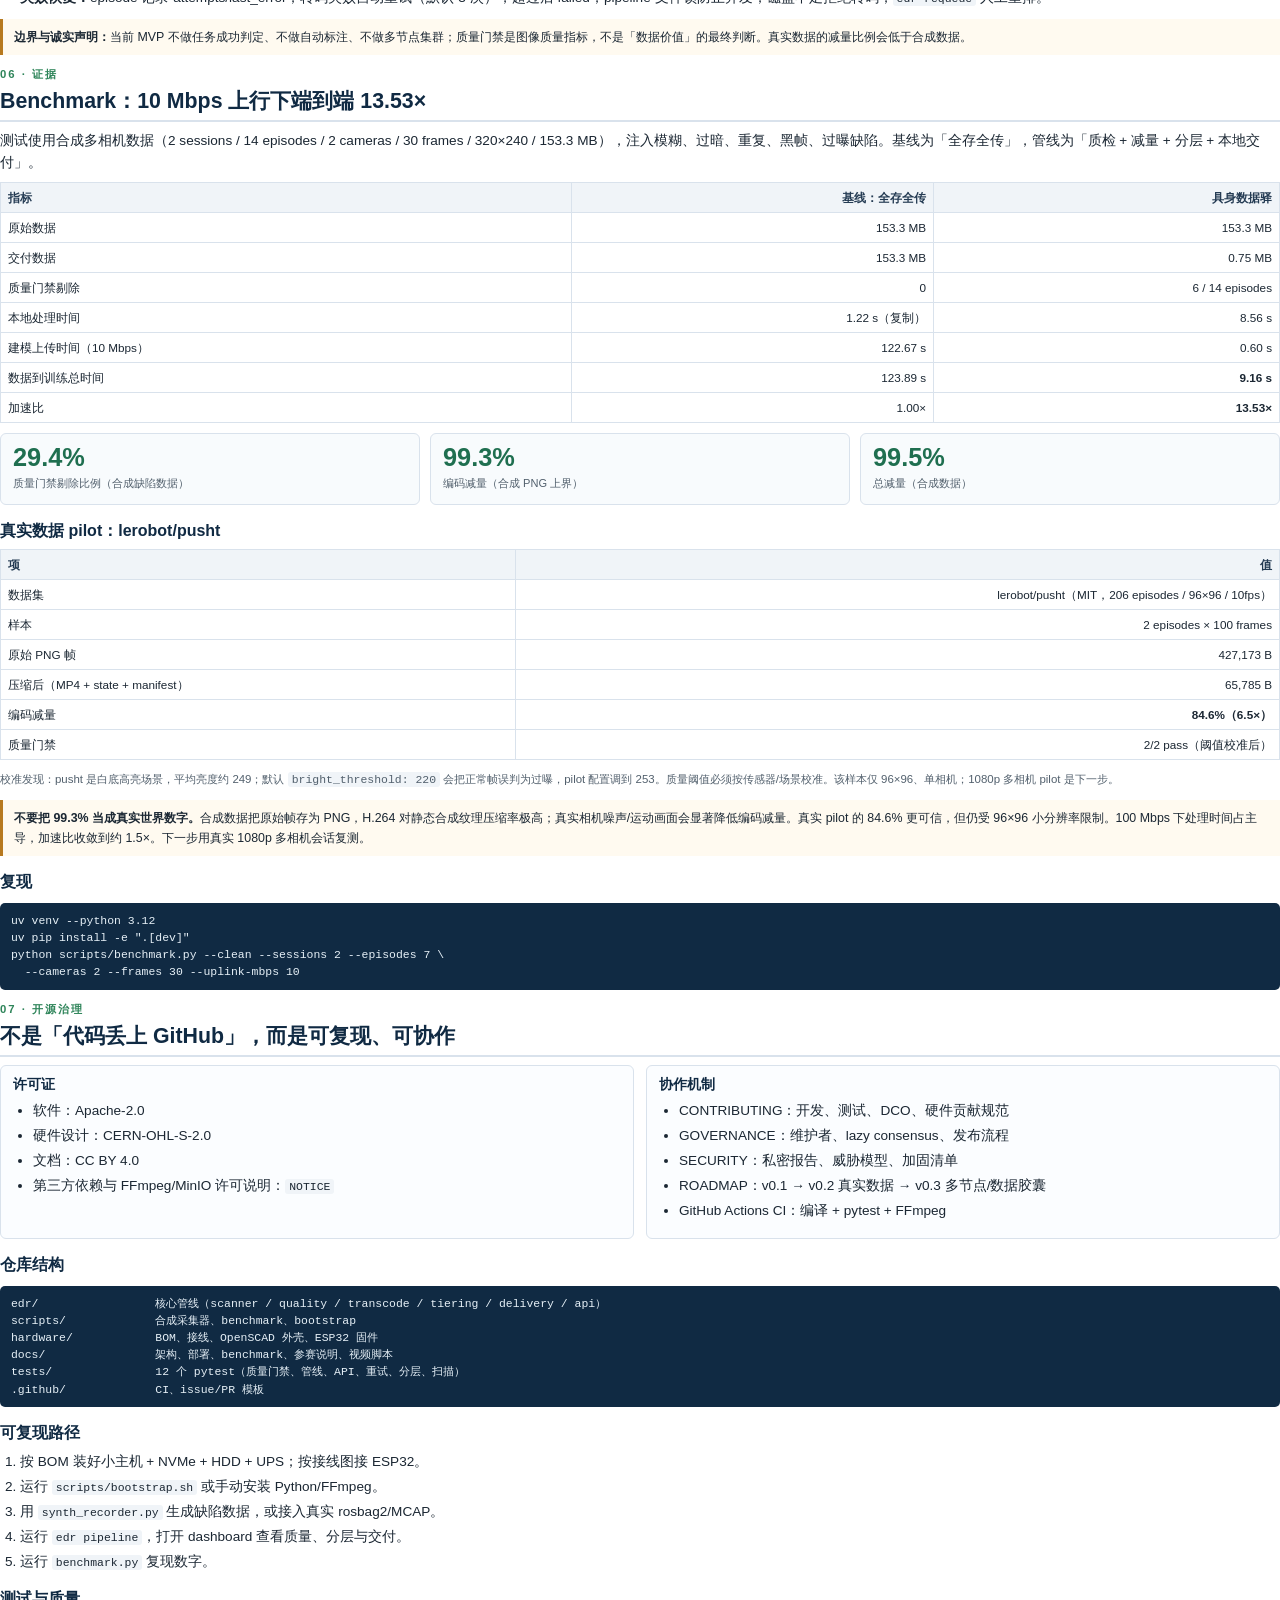
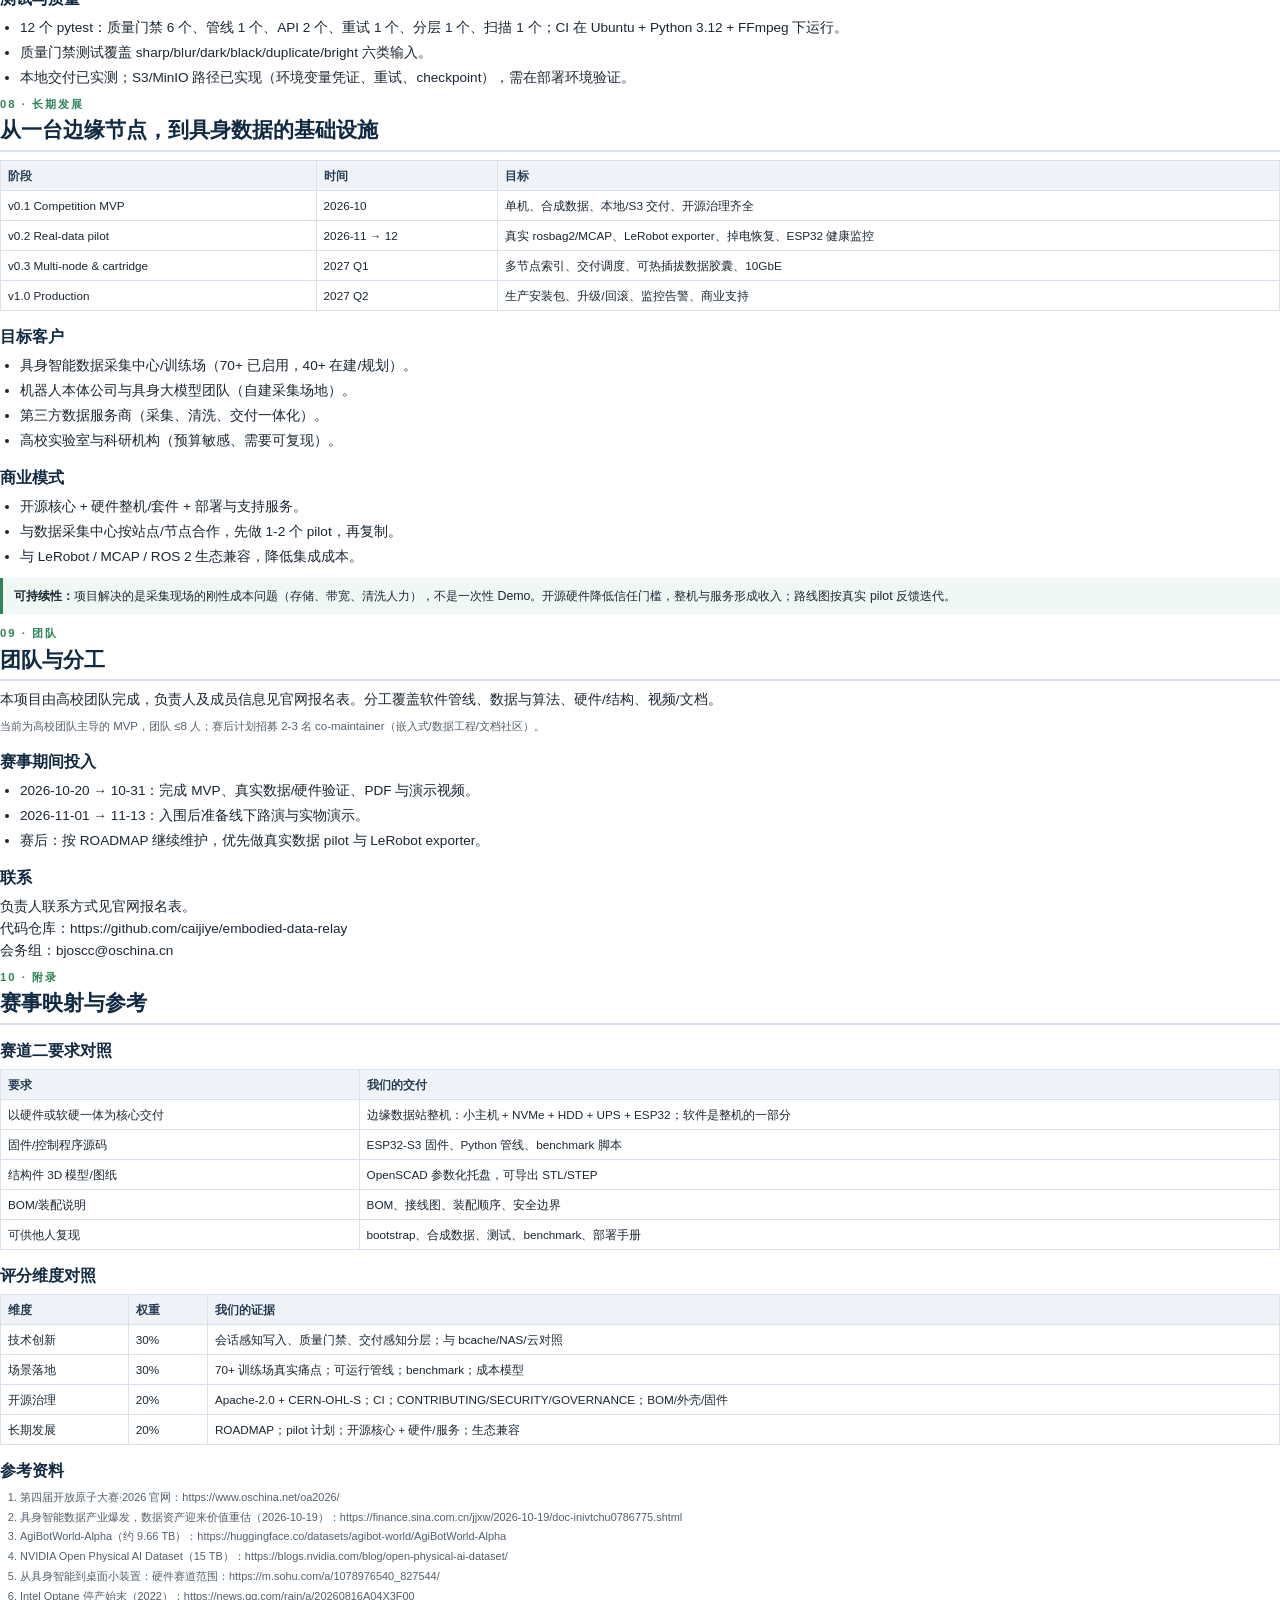
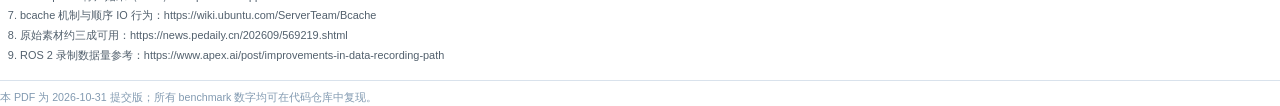
==== commit 5bb88263: "docs: finalize submission PDF and project title for the 2026 deadline Updates the cover to the locke" ====
--- a/docs/submission/proposal.html
+++ b/docs/submission/proposal.html
@@ -95,18 +95,18 @@
       <div class="kicker">TRACK 02 · OPEN-SOURCE SMART HARDWARE</div>
       <h1>具身数据驿</h1>
       <div class="en">EMBODIED DATA RELAY</div>
-      <div class="tagline">把「原始 TB」变成「可训练小时」：<br>采集现场的数据减量、分层与交付加速一体机。</div>
-      <div class="draft">DRAFT · 2026-10-20 · 待补：学校名称 / 团队成员 / 演示视频链接</div>
+      <div class="tagline">边缘减量 · 冷热分层 · 弱网快传<br><span style="font-size:10.5pt;color:#52606d;">在采集现场，把原始 TB 变成可训练小时。</span></div>
+      <div style="margin-top: 18px; font-size: 9pt; color: #52606d;">2026-10-31 · 提交版 · 高校团队</div>
     </div>
   </div>
   <div>
     <div class="meta">
       <div><span>参赛赛道</span>开源智能硬件解决方案</div>
-      <div><span>申报主体</span>高校（【待填：学校名称】）</div>
-      <div><span>项目负责人</span>【待填】</div>
-      <div><span>团队人数</span>【待填】</div>
-      <div><span>代码仓库</span>【待填：公开仓库链接】</div>
-      <div><span>演示视频</span>【待填】</div>
+      <div><span>申报主体</span>高校团队</div>
+      <div><span>项目负责人</span>见报名表</div>
+      <div><span>团队人数</span>见报名表</div>
+      <div><span>代码仓库</span>https://github.com/caijiye/embodied-data-relay</div>
+      <div><span>演示视频</span>见提交邮件</div>
     </div>
     <div class="footer-note">软件 Apache-2.0 · 硬件设计 CERN-OHL-S-2.0 · 文档 CC BY 4.0</div>
   </div>
@@ -449,17 +449,9 @@
   <div class="kicker">09 · 团队</div>
   <h2>团队与分工</h2>
 
-  <table>
-    <thead><tr><th>角色</th><th>姓名</th><th>背景</th><th>分工</th></tr></thead>
-    <tbody>
-      <tr><td>项目负责人</td><td>【待填】</td><td>【待填】</td><td>整体方案、软件管线、benchmark、参赛材料</td></tr>
-      <tr><td>硬件/结构</td><td>【待填】</td><td>【待填】</td><td>BOM、接线、外壳、ESP32 固件、整机装配</td></tr>
-      <tr><td>数据/算法</td><td>【待填】</td><td>【待填】</td><td>质量门禁阈值、真实数据 pilot、LeRobot 格式</td></tr>
-      <tr><td>视频/文档</td><td>【待填】</td><td>【待填】</td><td>演示视频、PDF、README/治理文档</td></tr>
-    </tbody>
-  </table>
-
-  <p class="small">当前为个人主导的 MVP，团队 ≤8 人；赛后计划招募 2-3 名 co-maintainer（嵌入式/数据工程/文档社区）。</p>
+  <p>本项目由高校团队完成，负责人及成员信息见官网报名表。分工覆盖软件管线、数据与算法、硬件/结构、视频/文档。</p>
+
+  <p class="small">当前为高校团队主导的 MVP，团队 ≤8 人；赛后计划招募 2-3 名 co-maintainer（嵌入式/数据工程/文档社区）。</p>
 
   <h3>赛事期间投入</h3>
   <ul>
@@ -469,7 +461,7 @@
   </ul>
 
   <h3>联系</h3>
-  <p>【待填：负责人邮箱 / 电话 / GitHub】<br>会务组：bjoscc@oschina.cn</p>
+  <p>负责人联系方式见官网报名表。<br>代码仓库：https://github.com/caijiye/embodied-data-relay<br>会务组：bjoscc@oschina.cn</p>
 </section>
 
 <!-- ============ 10. APPENDIX ============ -->
@@ -513,7 +505,7 @@
     <li>ROS 2 录制数据量参考：https://www.apex.ai/post/improvements-in-data-recording-path</li>
   </ol>
 
-  <div class="footer-note">本 PDF 为 2026-10-20 草稿；主体、团队、视频链接与真实数据 pilot 结果待补。所有 benchmark 数字均可在仓库中复现。</div>
+  <div class="footer-note">本 PDF 为 2026-10-31 提交版；所有 benchmark 数字均可在代码仓库中复现。</div>
 </section>
 
 </body>
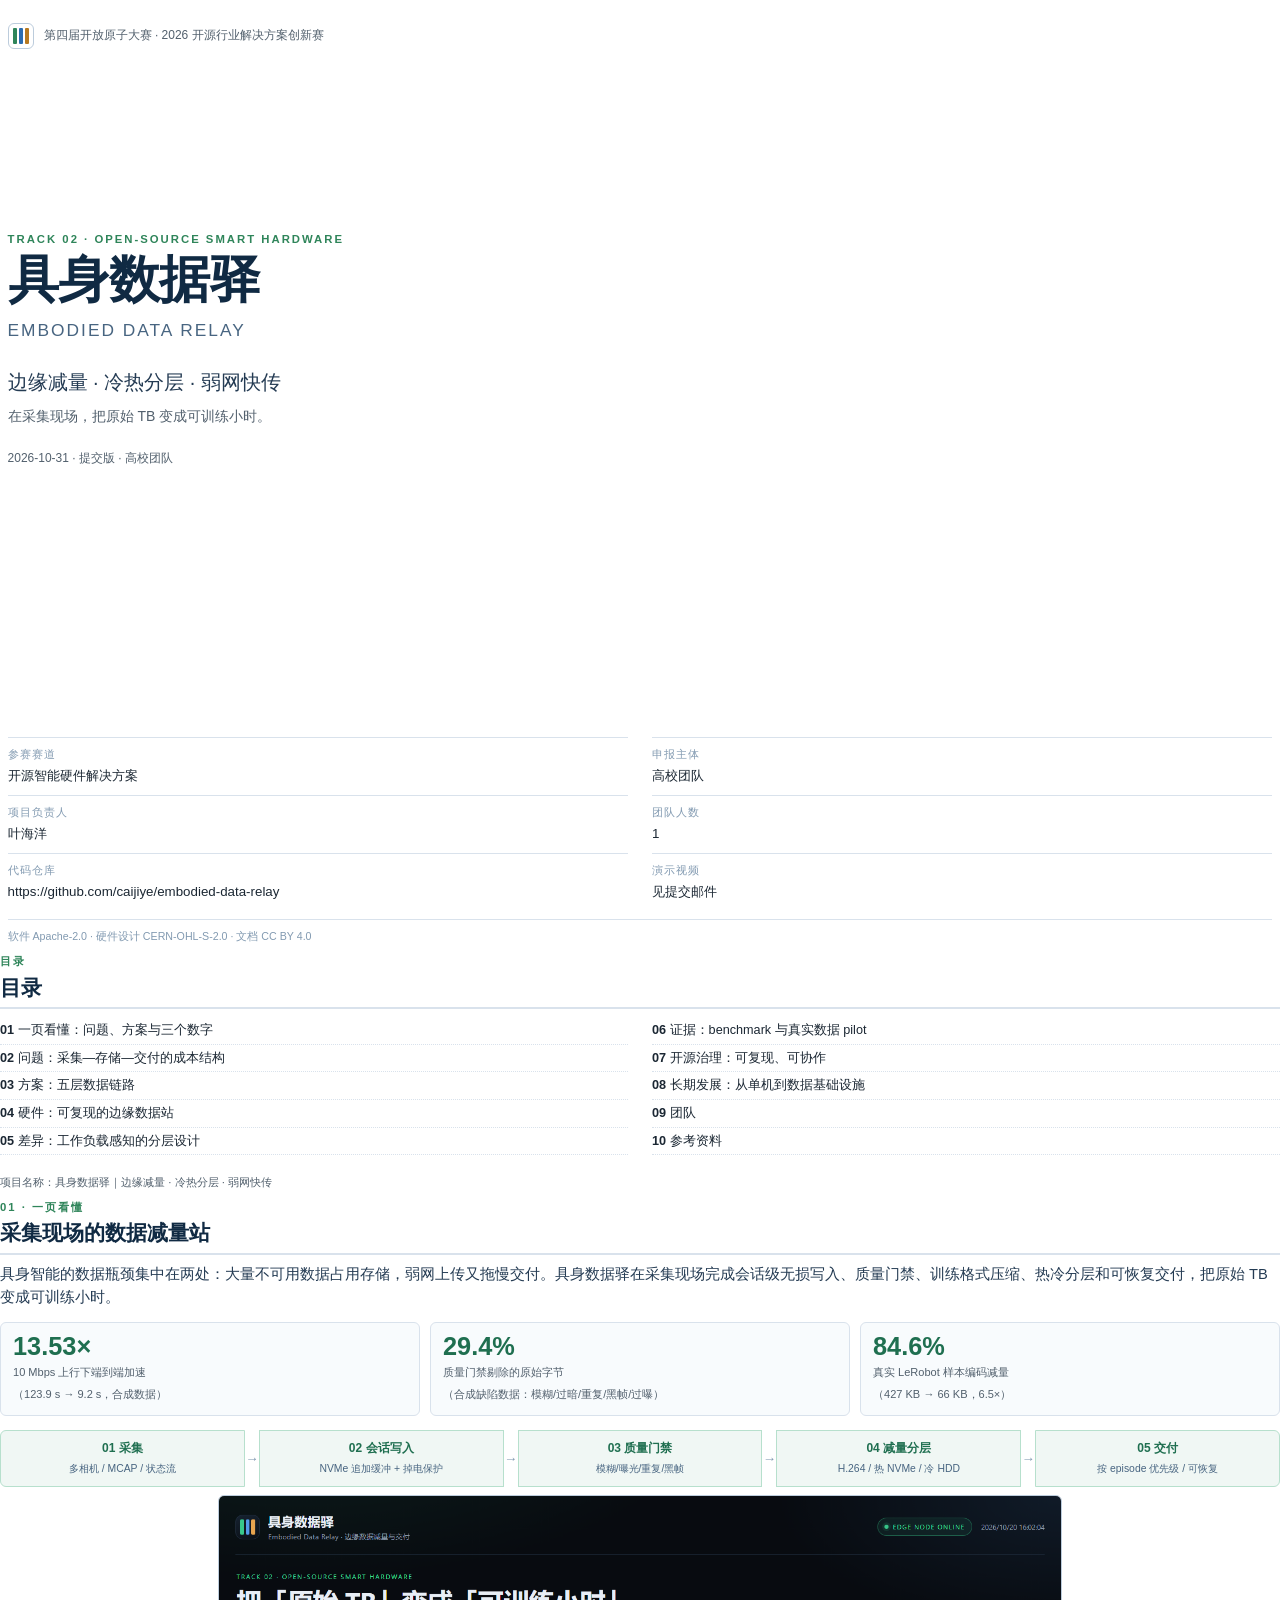
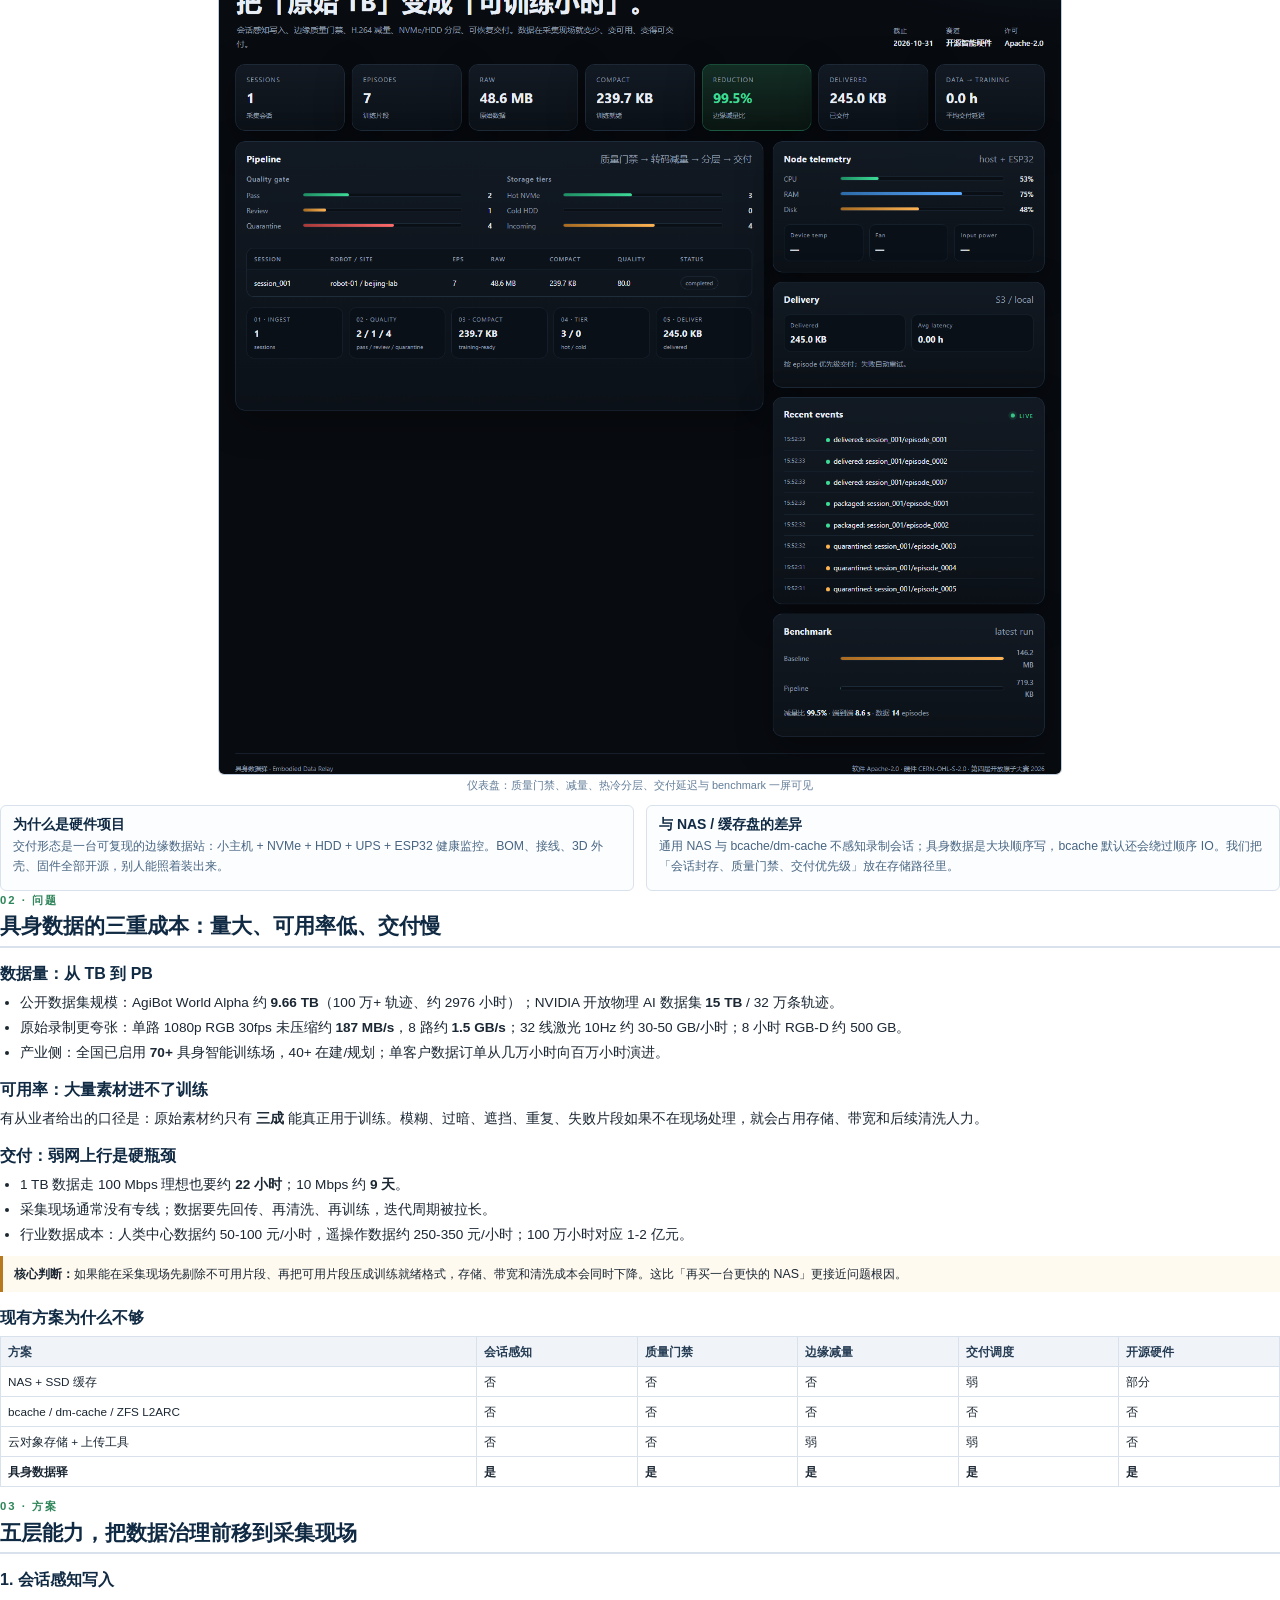
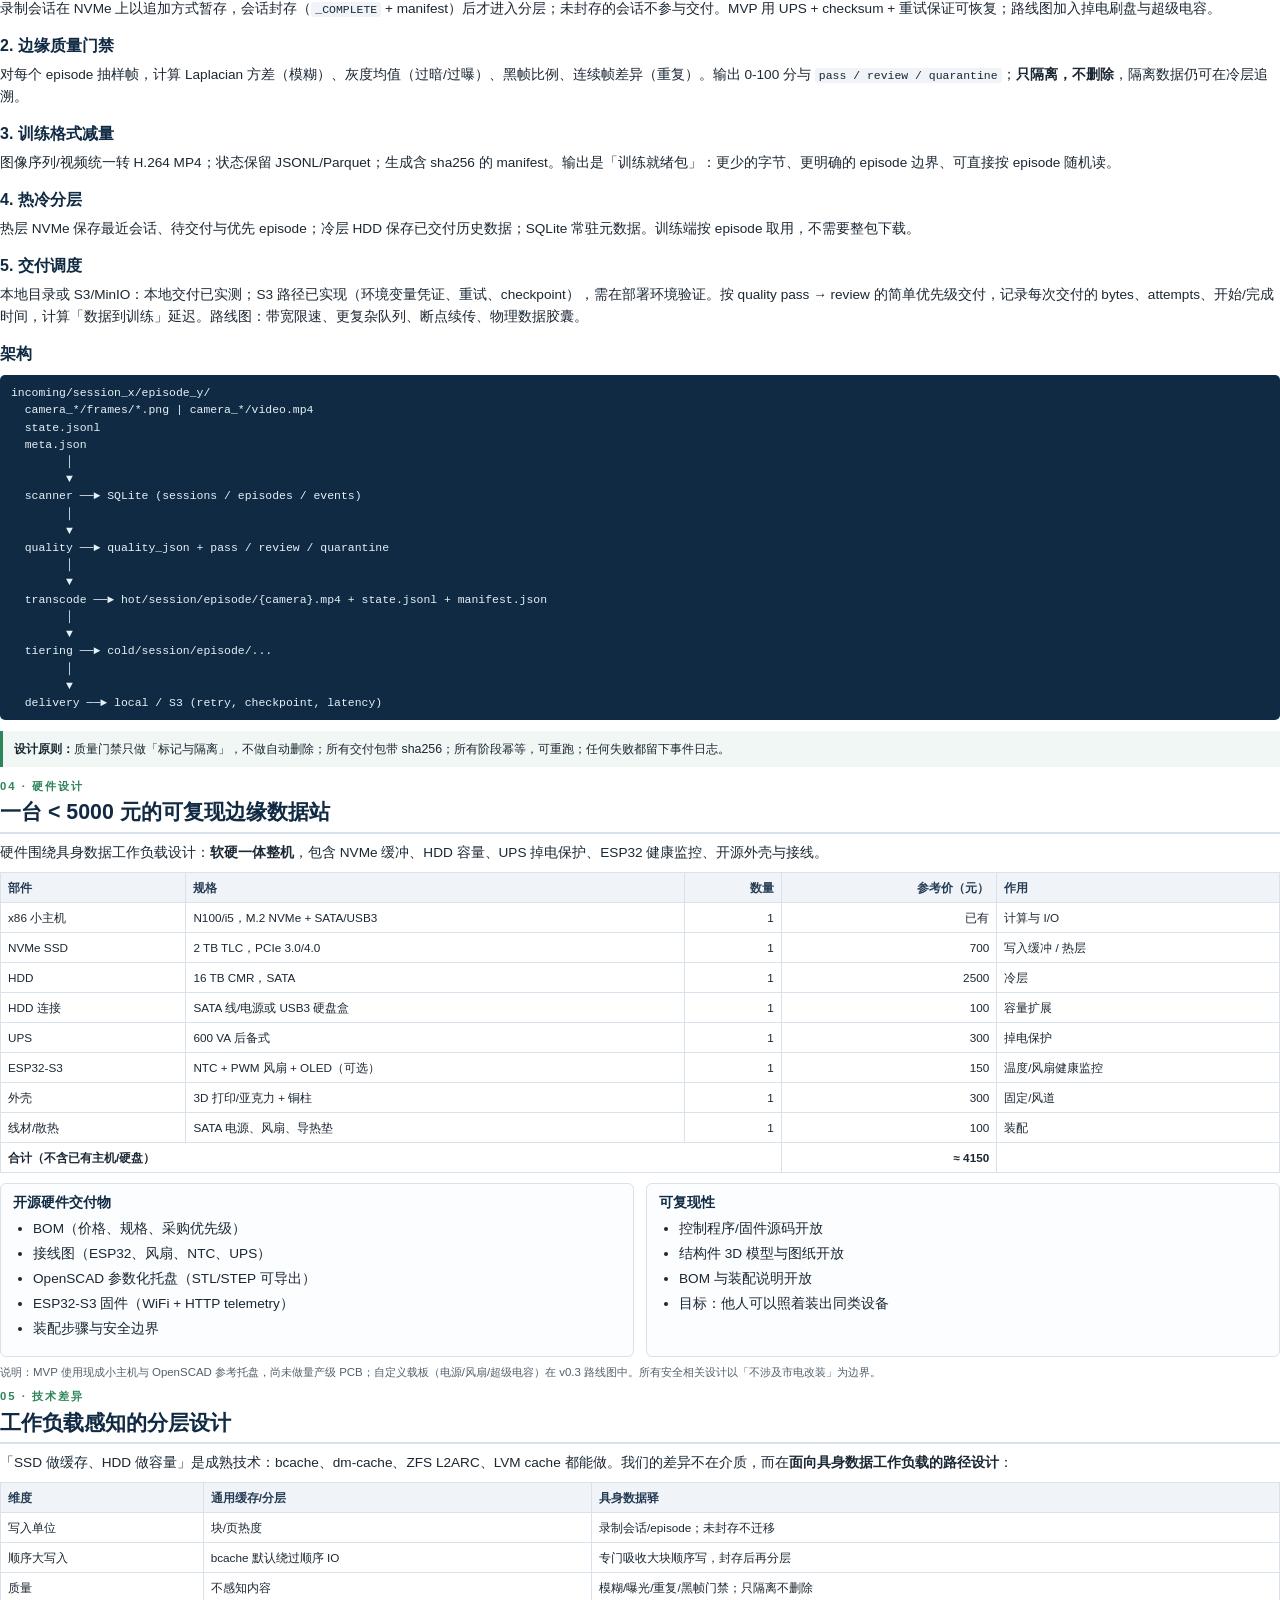
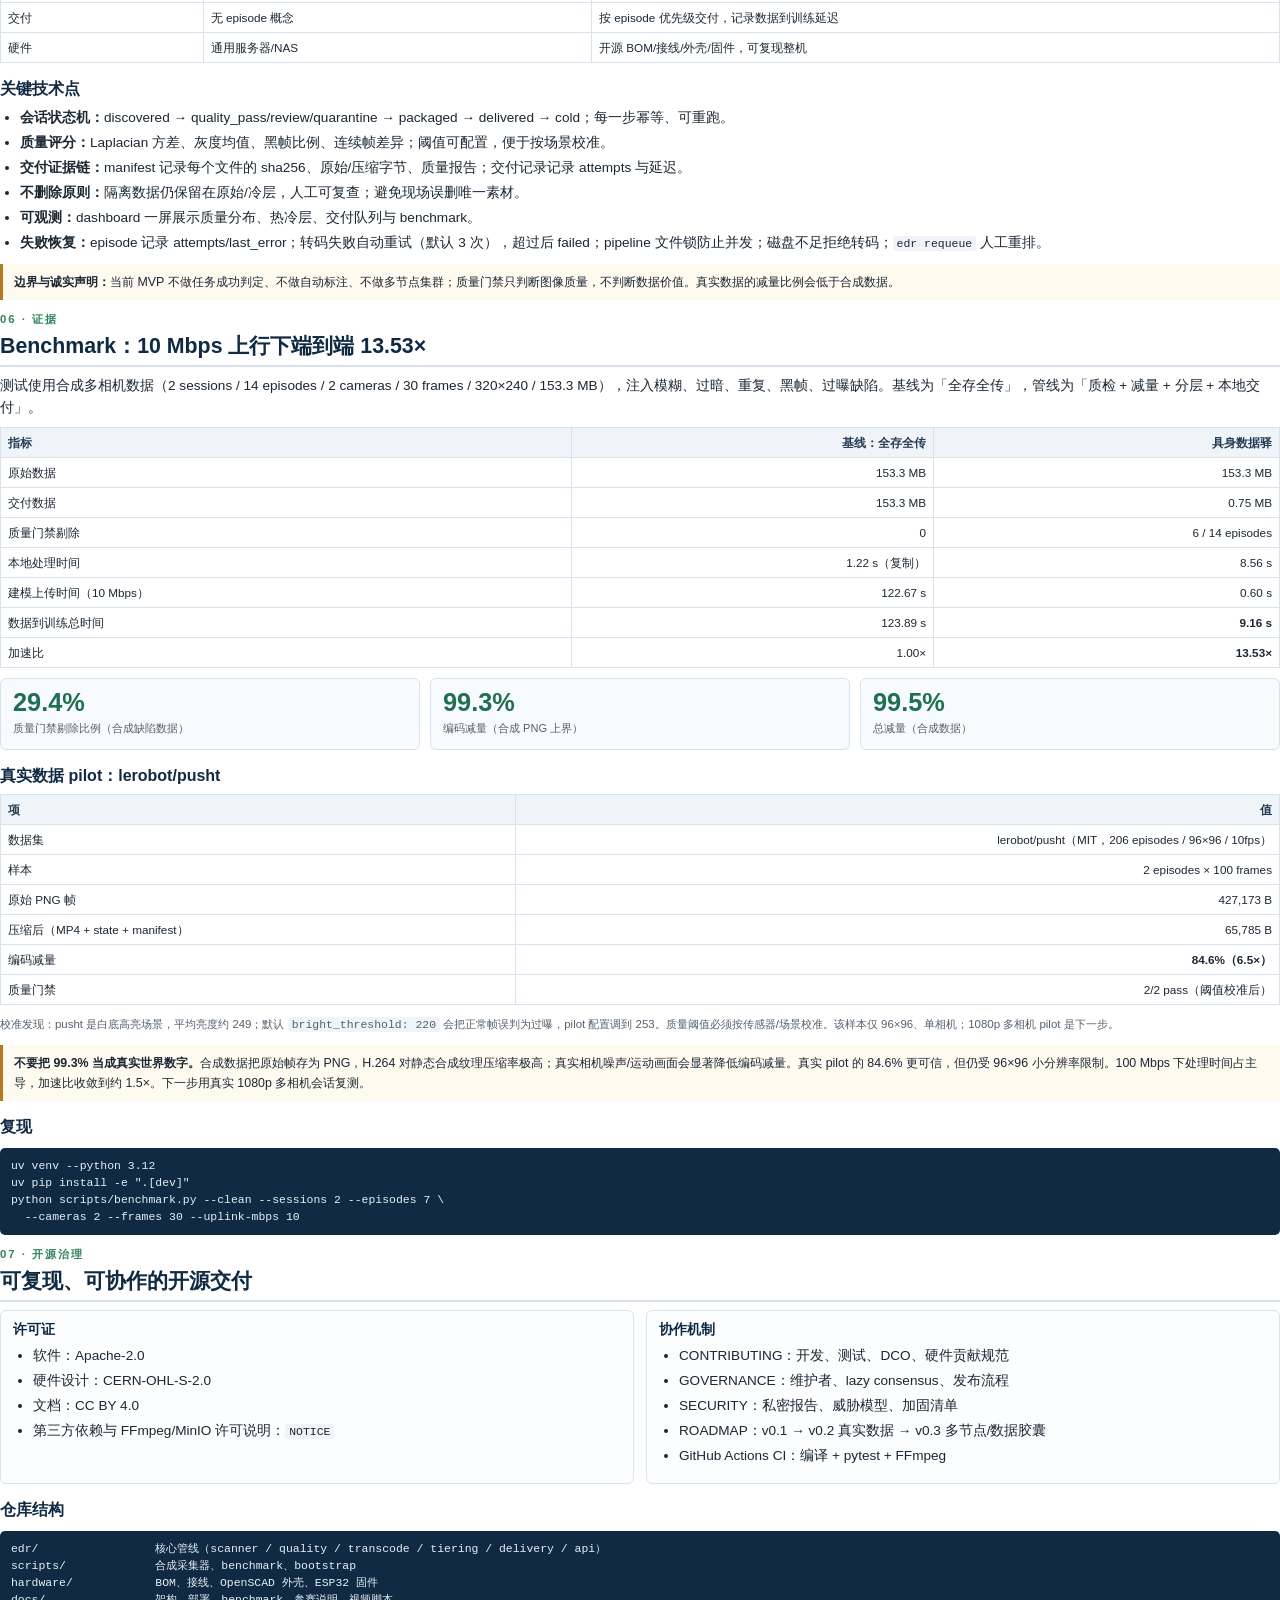
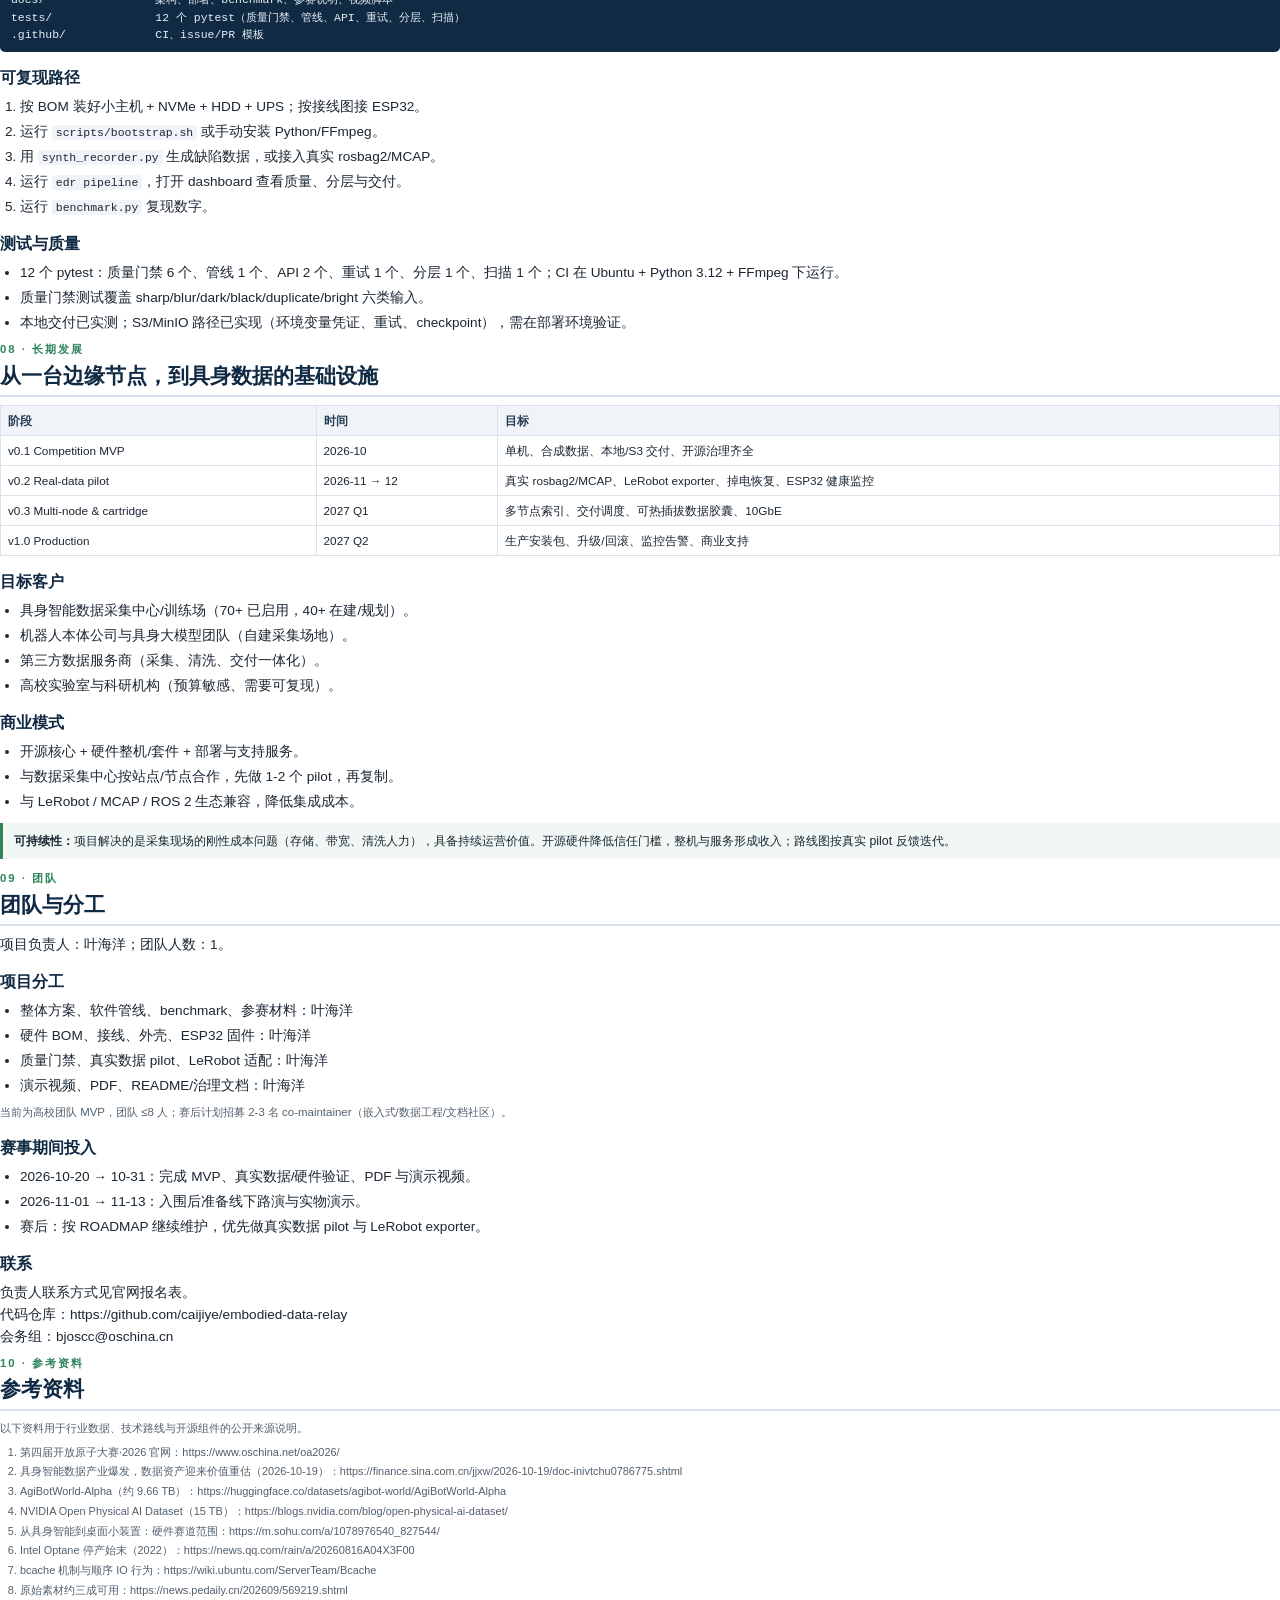
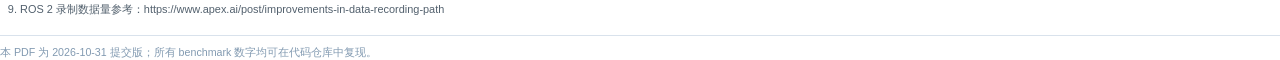
==== commit 7688ae02: "docs: refine proposal voice, add table of contents and team details Removes "not X but Y" phrasing, " ====
--- a/docs/submission/proposal.html
+++ b/docs/submission/proposal.html
@@ -103,8 +103,8 @@
     <div class="meta">
       <div><span>参赛赛道</span>开源智能硬件解决方案</div>
       <div><span>申报主体</span>高校团队</div>
-      <div><span>项目负责人</span>见报名表</div>
-      <div><span>团队人数</span>见报名表</div>
+      <div><span>项目负责人</span>叶海洋</div>
+      <div><span>团队人数</span>1</div>
       <div><span>代码仓库</span>https://github.com/caijiye/embodied-data-relay</div>
       <div><span>演示视频</span>见提交邮件</div>
     </div>
@@ -112,11 +112,30 @@
   </div>
 </section>
 
+<!-- ============ TOC ============ -->
+<section class="page-break">
+  <div class="kicker">目录</div>
+  <h2>目录</h2>
+  <div class="toc">
+    <div><b>01</b> 一页看懂：问题、方案与三个数字</div>
+    <div><b>02</b> 问题：采集—存储—交付的成本结构</div>
+    <div><b>03</b> 方案：五层数据链路</div>
+    <div><b>04</b> 硬件：可复现的边缘数据站</div>
+    <div><b>05</b> 差异：工作负载感知的分层设计</div>
+    <div><b>06</b> 证据：benchmark 与真实数据 pilot</div>
+    <div><b>07</b> 开源治理：可复现、可协作</div>
+    <div><b>08</b> 长期发展：从单机到数据基础设施</div>
+    <div><b>09</b> 团队</div>
+    <div><b>10</b> 参考资料</div>
+  </div>
+  <p class="small" style="margin-top: 18px;">项目名称：具身数据驿｜边缘减量 · 冷热分层 · 弱网快传</p>
+</section>
+
 <!-- ============ 1. ONE PAGE ============ -->
 <section class="page-break">
   <div class="kicker">01 · 一页看懂</div>
-  <h2>不是更便宜的存储，而是采集现场的数据减量站</h2>
-  <p class="lead">具身智能的数据瓶颈，不是「存不下」，而是「存了大量不可用数据，还传不走」。具身数据驿在采集现场完成会话级无损写入、质量门禁、训练格式压缩、热冷分层和可恢复交付，把原始 TB 变成可训练小时。</p>
+  <h2>采集现场的数据减量站</h2>
+  <p class="lead">具身智能的数据瓶颈集中在两处：大量不可用数据占用存储，弱网上传又拖慢交付。具身数据驿在采集现场完成会话级无损写入、质量门禁、训练格式压缩、热冷分层和可恢复交付，把原始 TB 变成可训练小时。</p>
 
   <div class="grid-3" style="margin-top: 12px;">
     <div class="stat"><strong>13.53×</strong><span>10 Mbps 上行下端到端加速<br>（123.9 s → 9.2 s，合成数据）</span></div>
@@ -145,7 +164,7 @@
       <p>交付形态是一台可复现的边缘数据站：小主机 + NVMe + HDD + UPS + ESP32 健康监控。BOM、接线、3D 外壳、固件全部开源，别人能照着装出来。</p>
     </div>
     <div class="card">
-      <h4>为什么不是 NAS / 缓存盘</h4>
+      <h4>与 NAS / 缓存盘的差异</h4>
       <p>通用 NAS 与 bcache/dm-cache 不感知录制会话；具身数据是大块顺序写，bcache 默认还会绕过顺序 IO。我们把「会话封存、质量门禁、交付优先级」放在存储路径里。</p>
     </div>
   </div>
@@ -199,7 +218,7 @@
   <p>对每个 episode 抽样帧，计算 Laplacian 方差（模糊）、灰度均值（过暗/过曝）、黑帧比例、连续帧差异（重复）。输出 0-100 分与 <code>pass / review / quarantine</code>；<b>只隔离，不删除</b>，隔离数据仍可在冷层追溯。</p>
 
   <h3>3. 训练格式减量</h3>
-  <p>图像序列/视频统一转 H.264 MP4；状态保留 JSONL/Parquet；生成含 sha256 的 manifest。目标不是「无损归档」，而是「训练就绪包」：更少的字节、更明确的 episode 边界、可直接按 episode 随机读。</p>
+  <p>图像序列/视频统一转 H.264 MP4；状态保留 JSONL/Parquet；生成含 sha256 的 manifest。输出是「训练就绪包」：更少的字节、更明确的 episode 边界、可直接按 episode 随机读。</p>
 
   <h3>4. 热冷分层</h3>
   <p>热层 NVMe 保存最近会话、待交付与优先 episode；冷层 HDD 保存已交付历史数据；SQLite 常驻元数据。训练端按 episode 取用，不需要整包下载。</p>
@@ -236,7 +255,7 @@
   <div class="kicker">04 · 硬件设计</div>
   <h2>一台 &lt; 5000 元的可复现边缘数据站</h2>
 
-  <p>硬件不是「新介质」，而是为具身数据工作负载设计的<b>软硬一体整机</b>：NVMe 缓冲、HDD 容量、UPS 掉电保护、ESP32 健康监控、开源外壳与接线。</p>
+  <p>硬件围绕具身数据工作负载设计：<b>软硬一体整机</b>，包含 NVMe 缓冲、HDD 容量、UPS 掉电保护、ESP32 健康监控、开源外壳与接线。</p>
 
   <table>
     <thead><tr><th>部件</th><th>规格</th><th class="num">数量</th><th class="num">参考价（元）</th><th>作用</th></tr></thead>
@@ -281,7 +300,7 @@
 <!-- ============ 5. DIFFERENTIATION ============ -->
 <section class="page-break">
   <div class="kicker">05 · 技术差异</div>
-  <h2>为什么不是「SSD + HDD 的简单组合」</h2>
+  <h2>工作负载感知的分层设计</h2>
 
   <p>「SSD 做缓存、HDD 做容量」是成熟技术：bcache、dm-cache、ZFS L2ARC、LVM cache 都能做。我们的差异不在介质，而在<b>面向具身数据工作负载的路径设计</b>：</p>
 
@@ -306,7 +325,7 @@
     <li><b>失败恢复：</b>episode 记录 attempts/last_error；转码失败自动重试（默认 3 次），超过后 failed；pipeline 文件锁防止并发；磁盘不足拒绝转码；<code>edr requeue</code> 人工重排。</li>
   </ul>
 
-  <div class="warn"><b>边界与诚实声明：</b>当前 MVP 不做任务成功判定、不做自动标注、不做多节点集群；质量门禁是图像质量指标，不是「数据价值」的最终判断。真实数据的减量比例会低于合成数据。</div>
+  <div class="warn"><b>边界与诚实声明：</b>当前 MVP 不做任务成功判定、不做自动标注、不做多节点集群；质量门禁只判断图像质量，不判断数据价值。真实数据的减量比例会低于合成数据。</div>
 </section>
 
 <!-- ============ 6. BENCHMARK ============ -->
@@ -362,7 +381,7 @@
 <!-- ============ 7. OPEN SOURCE ============ -->
 <section class="page-break">
   <div class="kicker">07 · 开源治理</div>
-  <h2>不是「代码丢上 GitHub」，而是可复现、可协作</h2>
+  <h2>可复现、可协作的开源交付</h2>
 
   <div class="grid-2">
     <div class="card">
@@ -441,7 +460,7 @@
     <li>与 LeRobot / MCAP / ROS 2 生态兼容，降低集成成本。</li>
   </ul>
 
-  <div class="note"><b>可持续性：</b>项目解决的是采集现场的刚性成本问题（存储、带宽、清洗人力），不是一次性 Demo。开源硬件降低信任门槛，整机与服务形成收入；路线图按真实 pilot 反馈迭代。</div>
+  <div class="note"><b>可持续性：</b>项目解决的是采集现场的刚性成本问题（存储、带宽、清洗人力），具备持续运营价值。开源硬件降低信任门槛，整机与服务形成收入；路线图按真实 pilot 反馈迭代。</div>
 </section>
 
 <!-- ============ 9. TEAM ============ -->
@@ -449,9 +468,17 @@
   <div class="kicker">09 · 团队</div>
   <h2>团队与分工</h2>
 
-  <p>本项目由高校团队完成，负责人及成员信息见官网报名表。分工覆盖软件管线、数据与算法、硬件/结构、视频/文档。</p>
-
-  <p class="small">当前为高校团队主导的 MVP，团队 ≤8 人；赛后计划招募 2-3 名 co-maintainer（嵌入式/数据工程/文档社区）。</p>
+  <p>项目负责人：叶海洋；团队人数：1。</p>
+
+  <h3>项目分工</h3>
+  <ul>
+    <li>整体方案、软件管线、benchmark、参赛材料：叶海洋</li>
+    <li>硬件 BOM、接线、外壳、ESP32 固件：叶海洋</li>
+    <li>质量门禁、真实数据 pilot、LeRobot 适配：叶海洋</li>
+    <li>演示视频、PDF、README/治理文档：叶海洋</li>
+  </ul>
+
+  <p class="small">当前为高校团队 MVP，团队 ≤8 人；赛后计划招募 2-3 名 co-maintainer（嵌入式/数据工程/文档社区）。</p>
 
   <h3>赛事期间投入</h3>
   <ul>
@@ -464,35 +491,11 @@
   <p>负责人联系方式见官网报名表。<br>代码仓库：https://github.com/caijiye/embodied-data-relay<br>会务组：bjoscc@oschina.cn</p>
 </section>
 
-<!-- ============ 10. APPENDIX ============ -->
-<section class="page-break">
-  <div class="kicker">10 · 附录</div>
-  <h2>赛事映射与参考</h2>
-
-  <h3>赛道二要求对照</h3>
-  <table>
-    <thead><tr><th>要求</th><th>我们的交付</th></tr></thead>
-    <tbody>
-      <tr><td>以硬件或软硬一体为核心交付</td><td>边缘数据站整机：小主机 + NVMe + HDD + UPS + ESP32；软件是整机的一部分</td></tr>
-      <tr><td>固件/控制程序源码</td><td>ESP32-S3 固件、Python 管线、benchmark 脚本</td></tr>
-      <tr><td>结构件 3D 模型/图纸</td><td>OpenSCAD 参数化托盘，可导出 STL/STEP</td></tr>
-      <tr><td>BOM/装配说明</td><td>BOM、接线图、装配顺序、安全边界</td></tr>
-      <tr><td>可供他人复现</td><td>bootstrap、合成数据、测试、benchmark、部署手册</td></tr>
-    </tbody>
-  </table>
-
-  <h3>评分维度对照</h3>
-  <table>
-    <thead><tr><th>维度</th><th>权重</th><th>我们的证据</th></tr></thead>
-    <tbody>
-      <tr><td>技术创新</td><td>30%</td><td>会话感知写入、质量门禁、交付感知分层；与 bcache/NAS/云对照</td></tr>
-      <tr><td>场景落地</td><td>30%</td><td>70+ 训练场真实痛点；可运行管线；benchmark；成本模型</td></tr>
-      <tr><td>开源治理</td><td>20%</td><td>Apache-2.0 + CERN-OHL-S；CI；CONTRIBUTING/SECURITY/GOVERNANCE；BOM/外壳/固件</td></tr>
-      <tr><td>长期发展</td><td>20%</td><td>ROADMAP；pilot 计划；开源核心 + 硬件/服务；生态兼容</td></tr>
-    </tbody>
-  </table>
-
-  <h3>参考资料</h3>
+<!-- ============ 10. REFERENCES ============ -->
+<section class="page-break">
+  <div class="kicker">10 · 参考资料</div>
+  <h2>参考资料</h2>
+  <p class="small">以下资料用于行业数据、技术路线与开源组件的公开来源说明。</p>
   <ol class="refs">
     <li>第四届开放原子大赛·2026 官网：https://www.oschina.net/oa2026/</li>
     <li>具身智能数据产业爆发，数据资产迎来价值重估（2026-10-19）：https://finance.sina.com.cn/jjxw/2026-10-19/doc-inivtchu0786775.shtml</li>
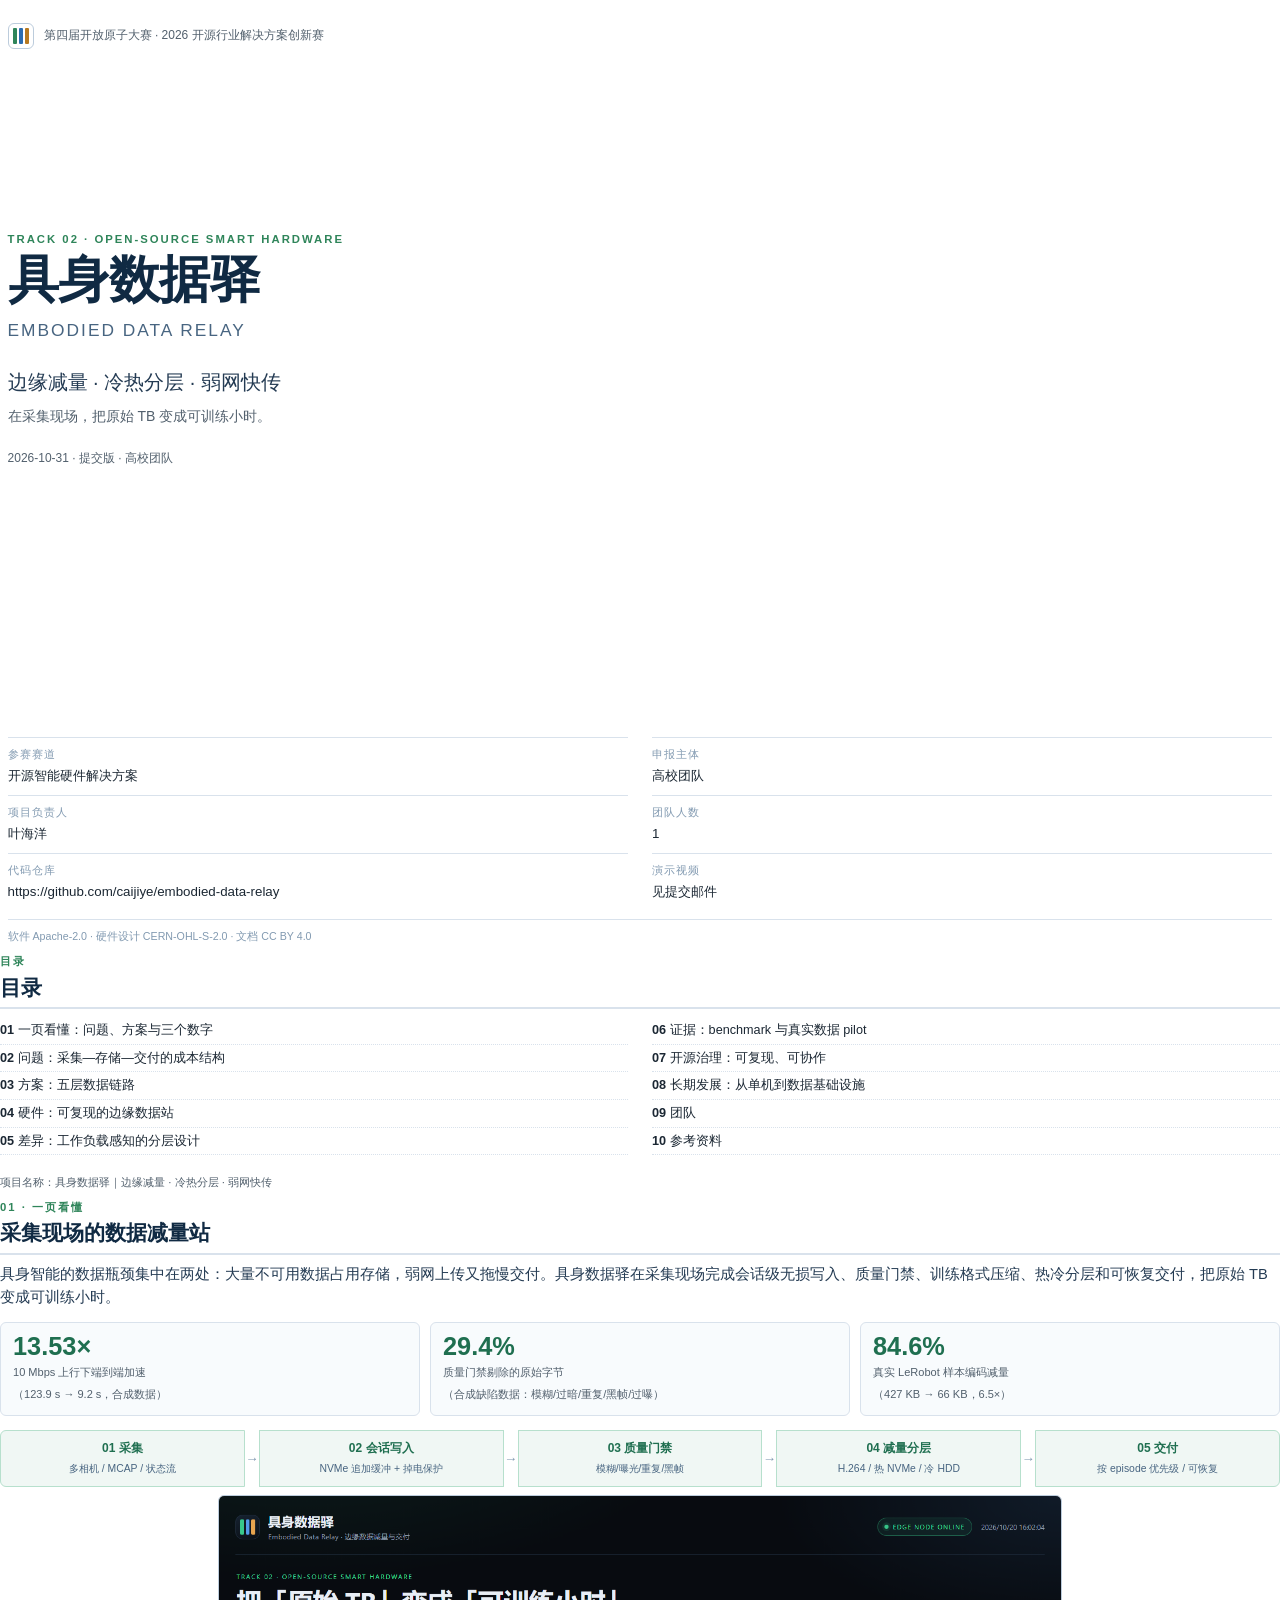
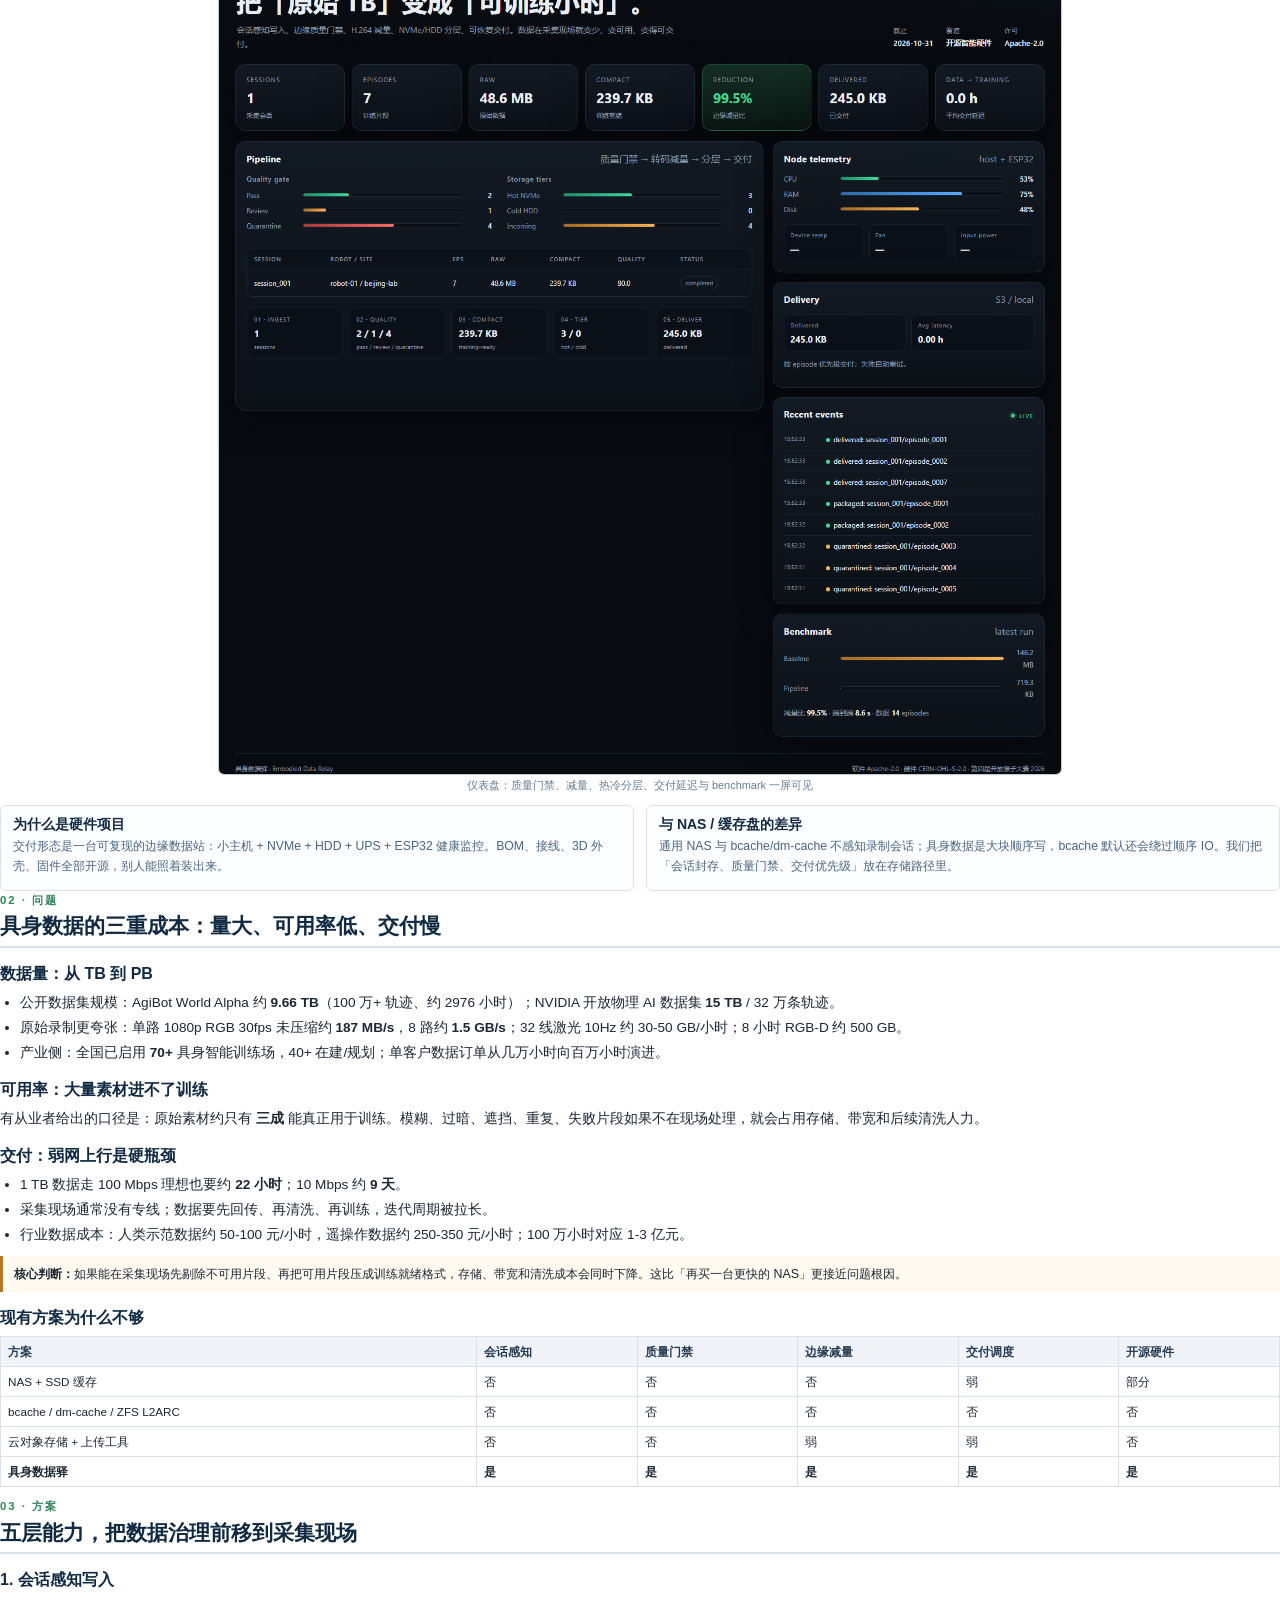
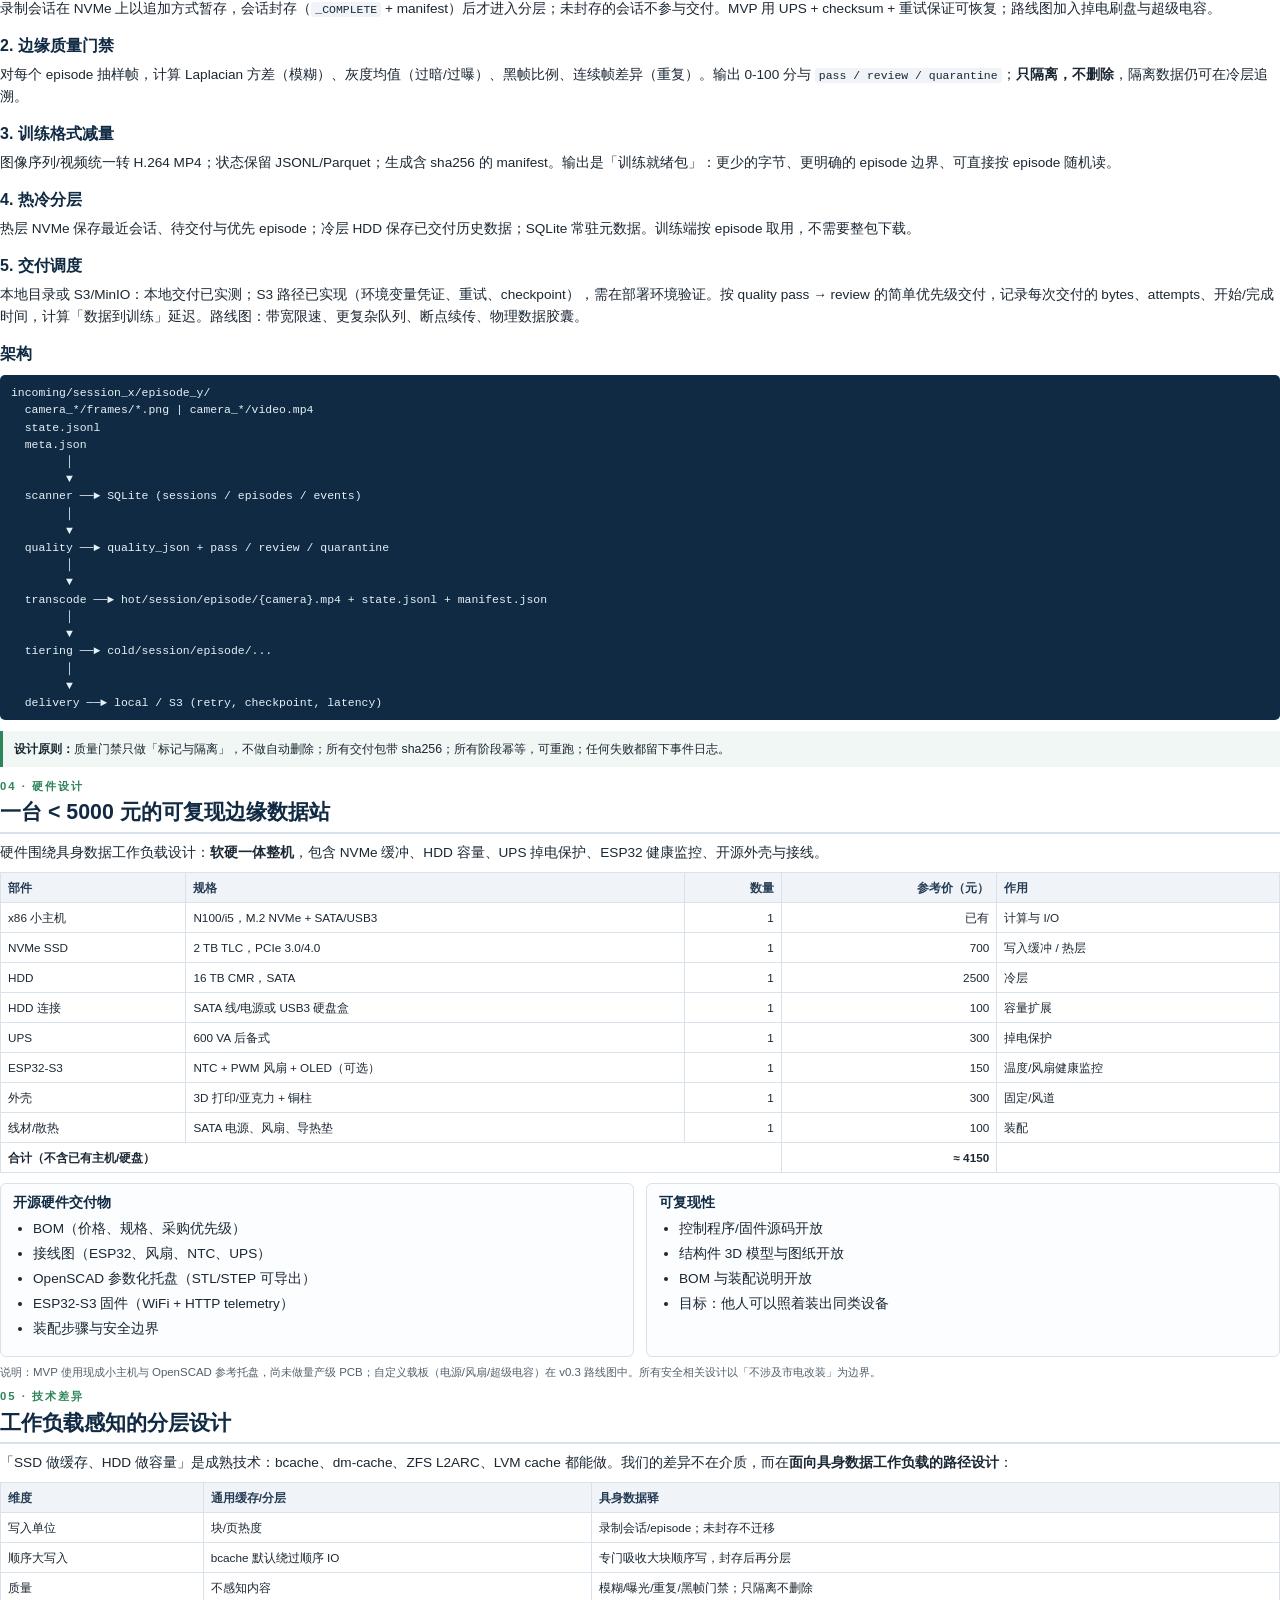
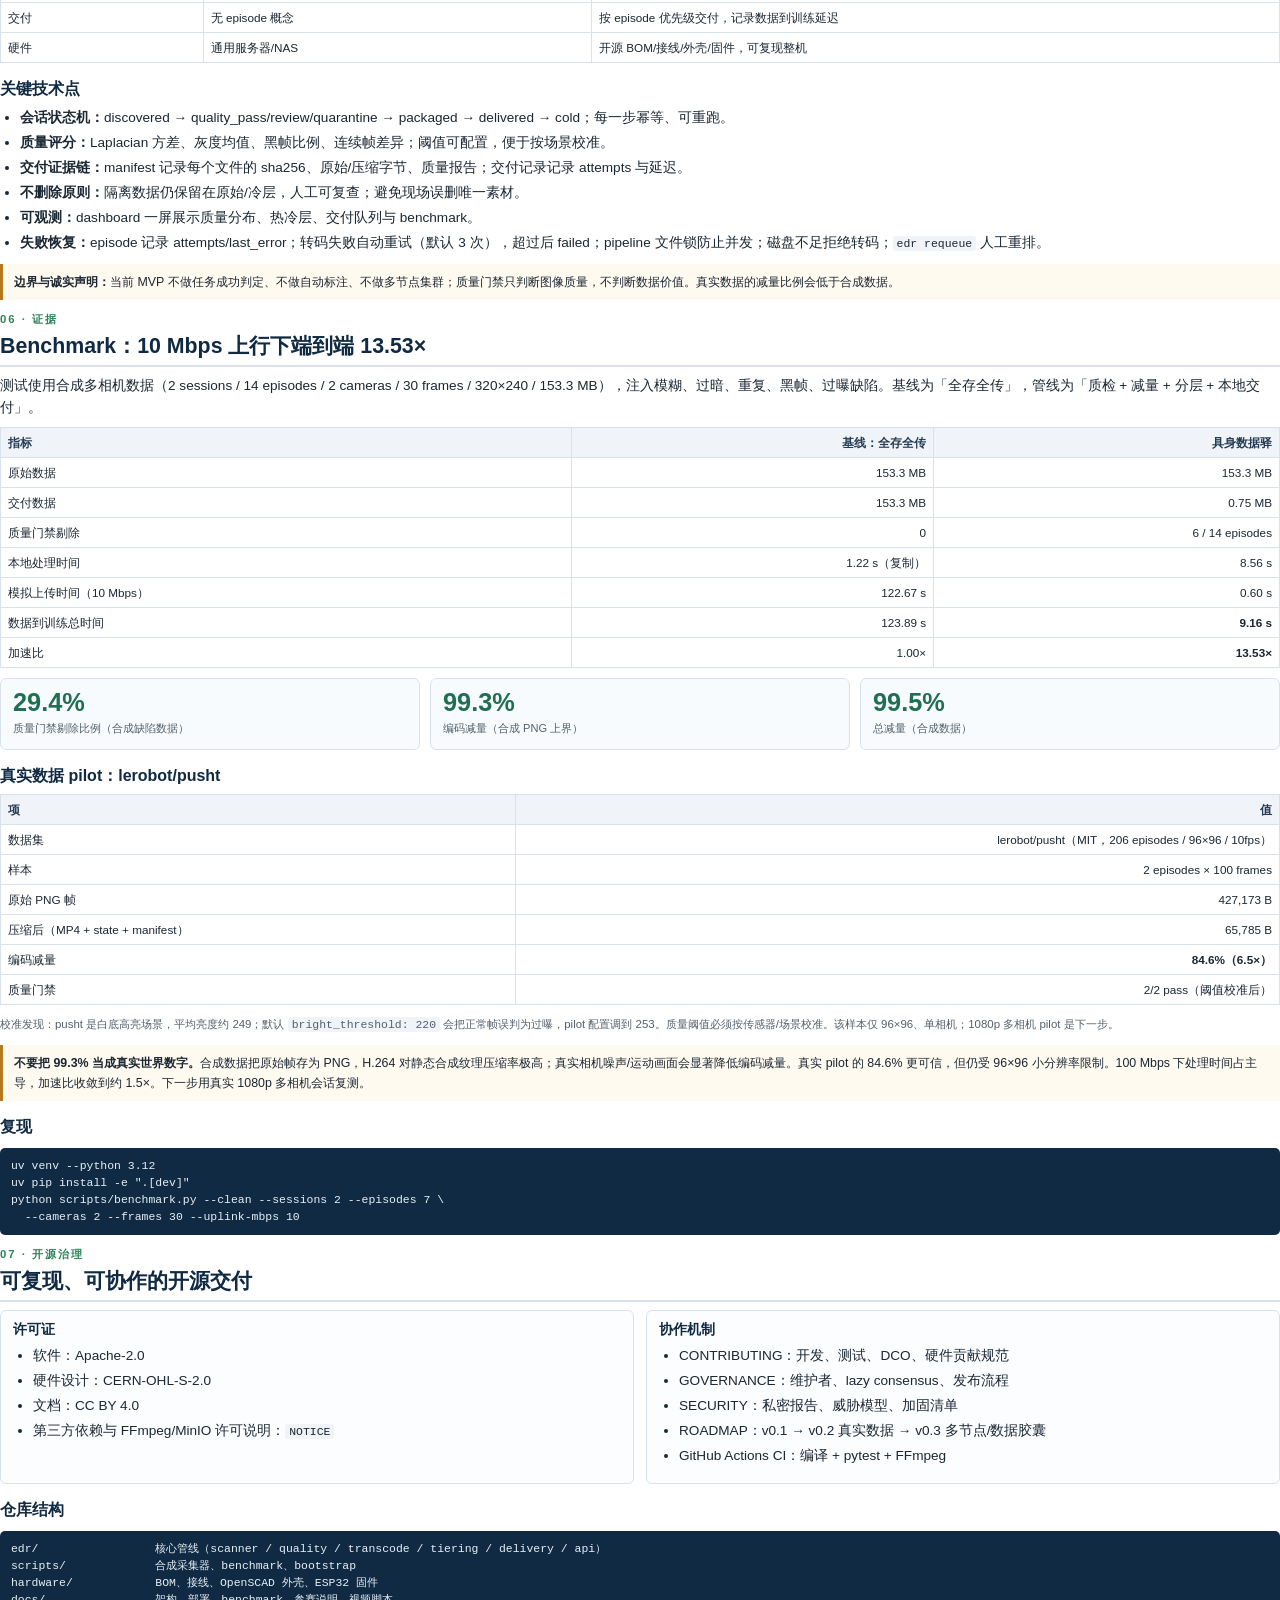
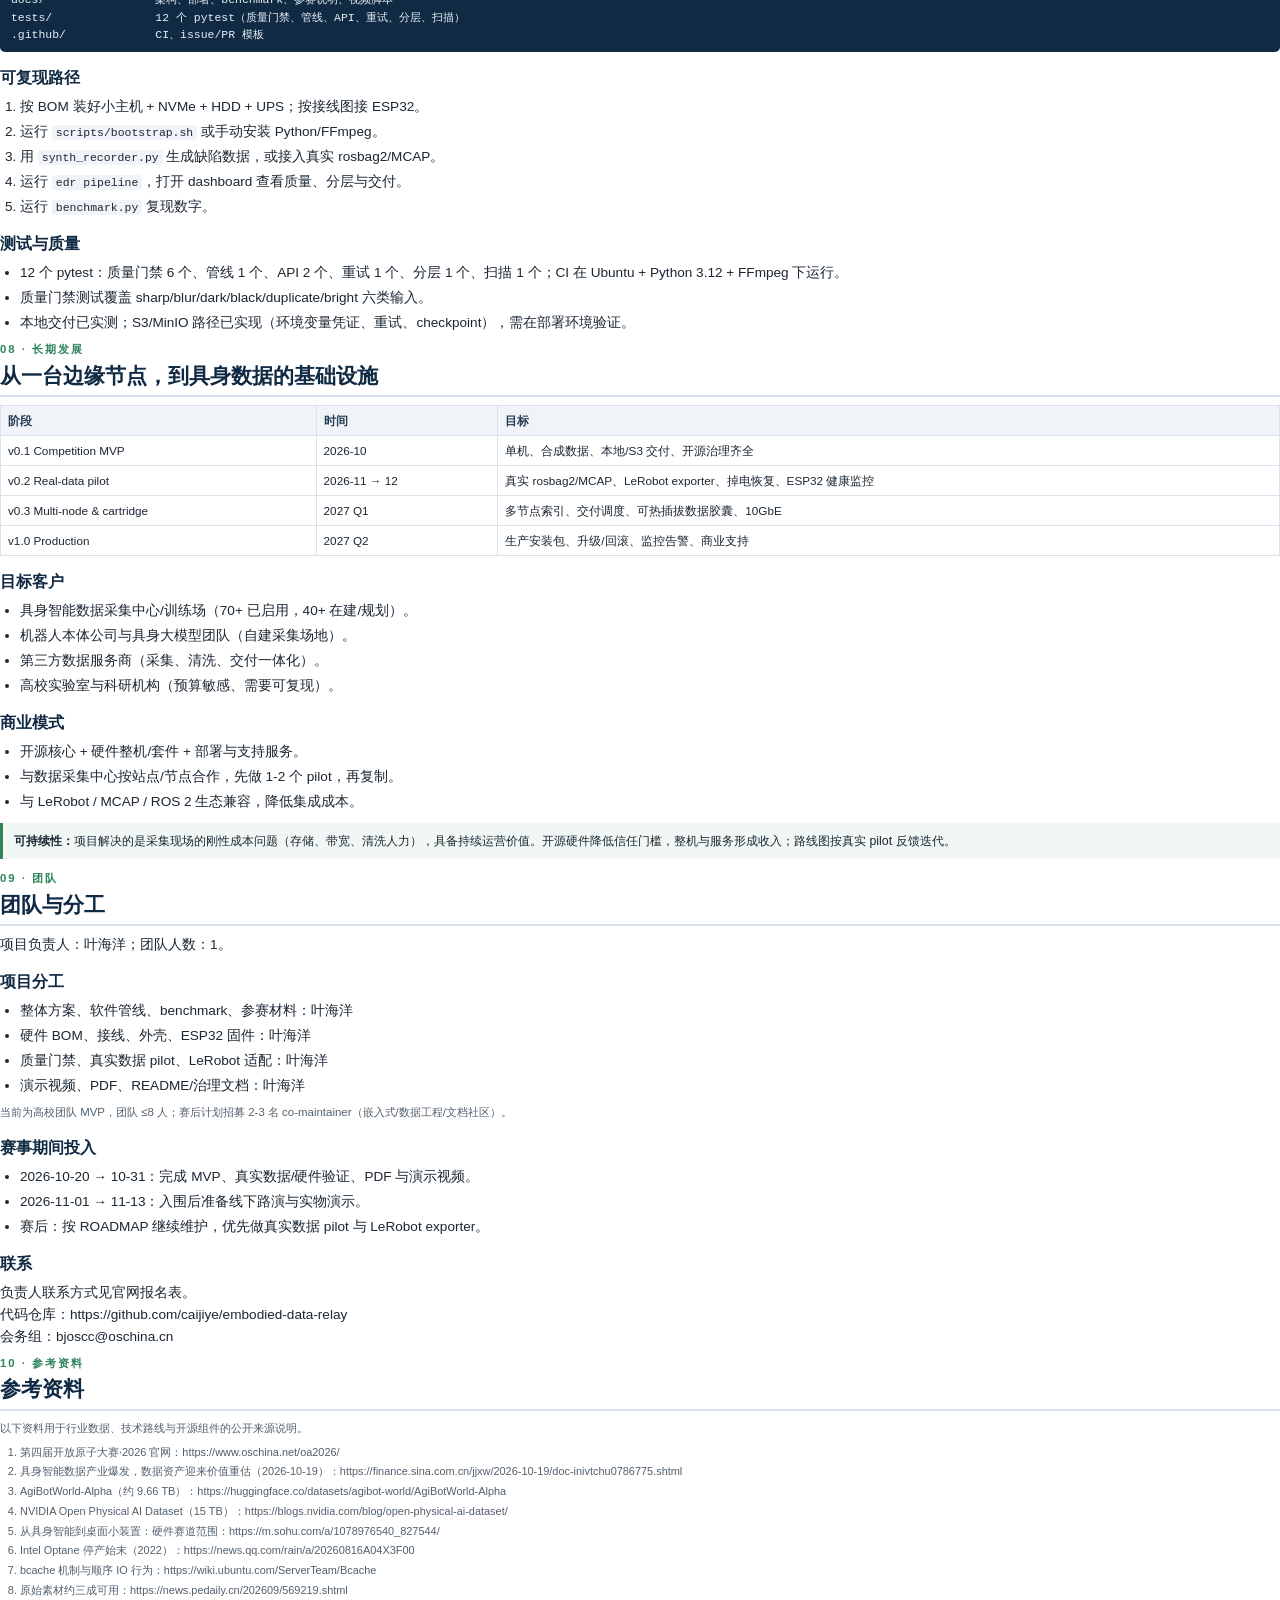
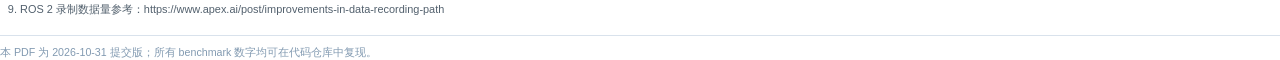
==== commit 94e6b860: "docs: finalize 17-page submission PDF with verified hardware and cost data - integrate 12 figures in" ====
--- a/docs/submission/proposal.html
+++ b/docs/submission/proposal.html
@@ -189,7 +189,7 @@
   <ul>
     <li>1 TB 数据走 100 Mbps 理想也要约 <b>22 小时</b>；10 Mbps 约 <b>9 天</b>。</li>
     <li>采集现场通常没有专线；数据要先回传、再清洗、再训练，迭代周期被拉长。</li>
-    <li>行业数据成本：人类中心数据约 50-100 元/小时，遥操作数据约 250-350 元/小时；100 万小时对应 1-2 亿元。</li>
+    <li>行业数据成本：人类示范数据约 50-100 元/小时，遥操作数据约 250-350 元/小时；100 万小时对应 1-3 亿元。</li>
   </ul>
 
   <div class="warn"><b>核心判断：</b>如果能在采集现场先剔除不可用片段、再把可用片段压成训练就绪格式，存储、带宽和清洗成本会同时下降。这比「再买一台更快的 NAS」更接近问题根因。</div>
@@ -342,7 +342,7 @@
       <tr><td>交付数据</td><td class="num">153.3 MB</td><td class="num">0.75 MB</td></tr>
       <tr><td>质量门禁剔除</td><td class="num">0</td><td class="num">6 / 14 episodes</td></tr>
       <tr><td>本地处理时间</td><td class="num">1.22 s（复制）</td><td class="num">8.56 s</td></tr>
-      <tr><td>建模上传时间（10 Mbps）</td><td class="num">122.67 s</td><td class="num">0.60 s</td></tr>
+      <tr><td>模拟上传时间（10 Mbps）</td><td class="num">122.67 s</td><td class="num">0.60 s</td></tr>
       <tr><td>数据到训练总时间</td><td class="num">123.89 s</td><td class="num"><b>9.16 s</b></td></tr>
       <tr><td>加速比</td><td class="num">1.00×</td><td class="num"><b>13.53×</b></td></tr>
     </tbody>
